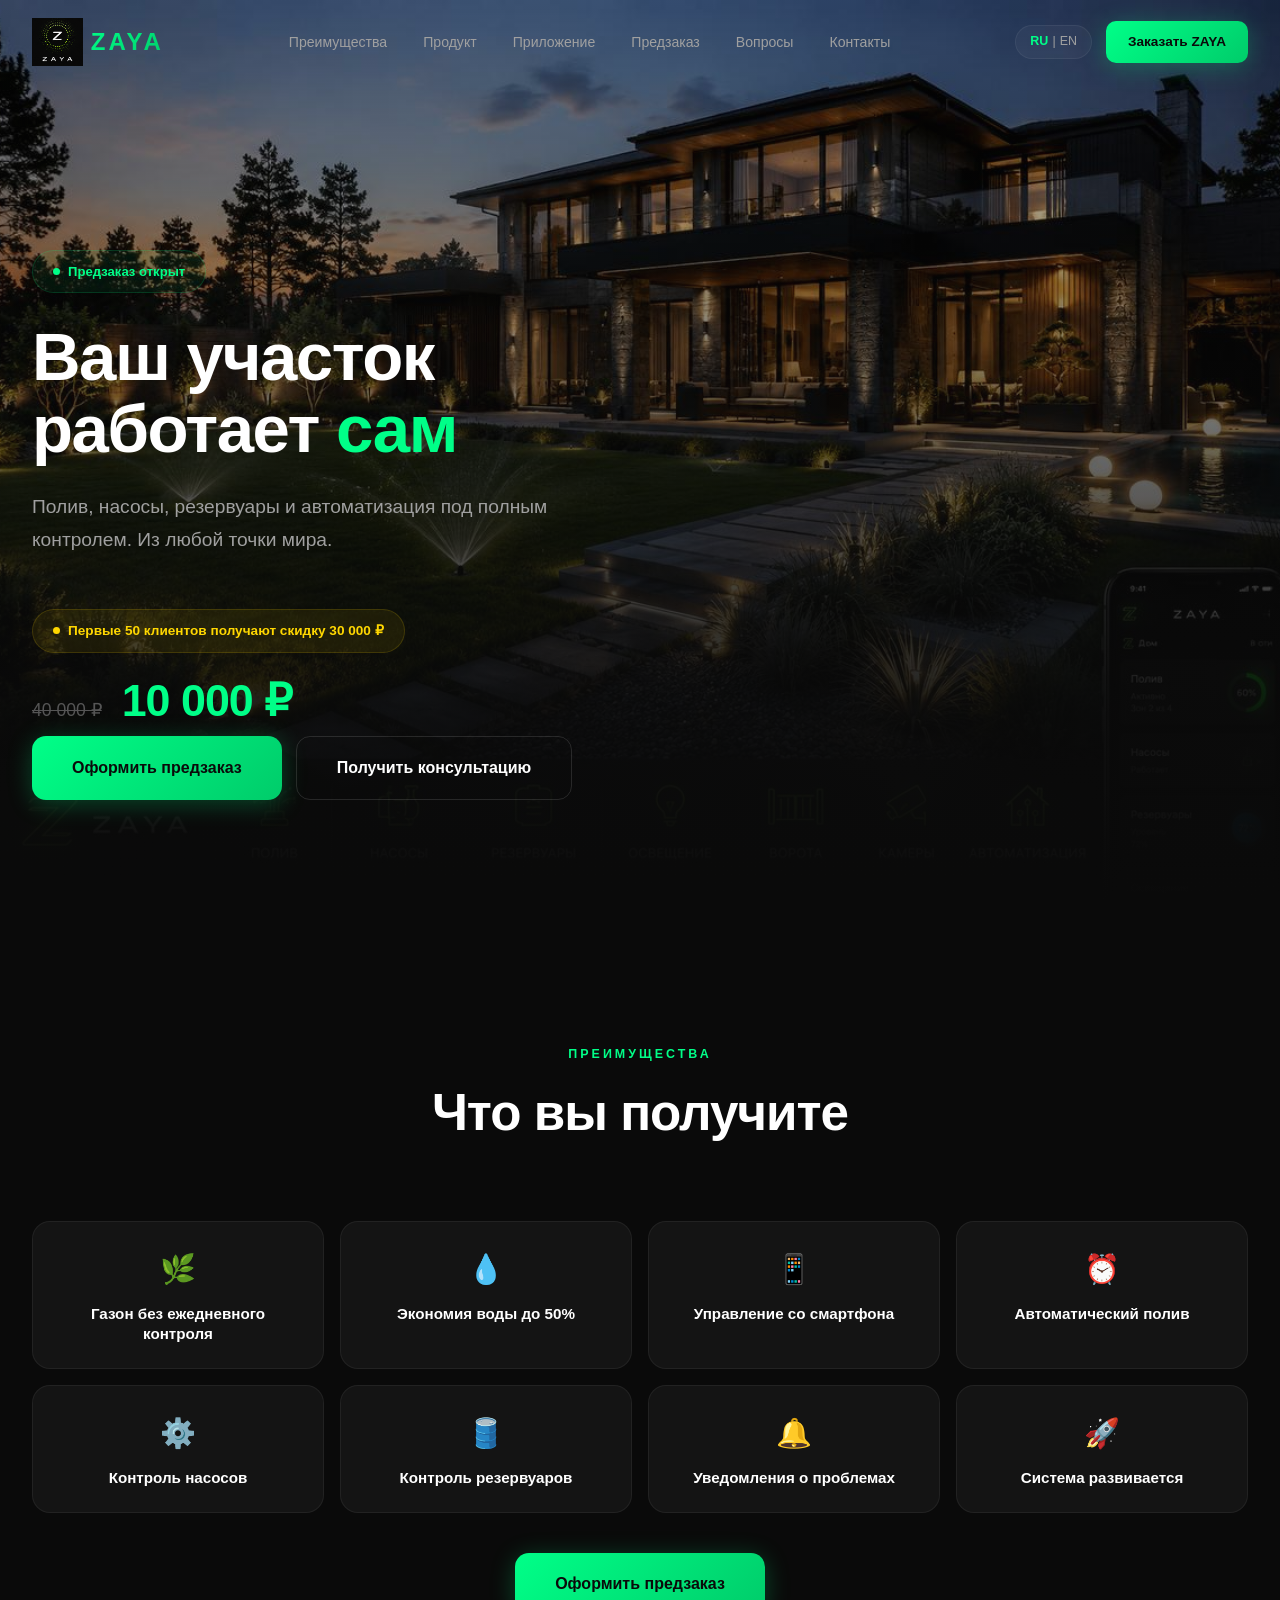
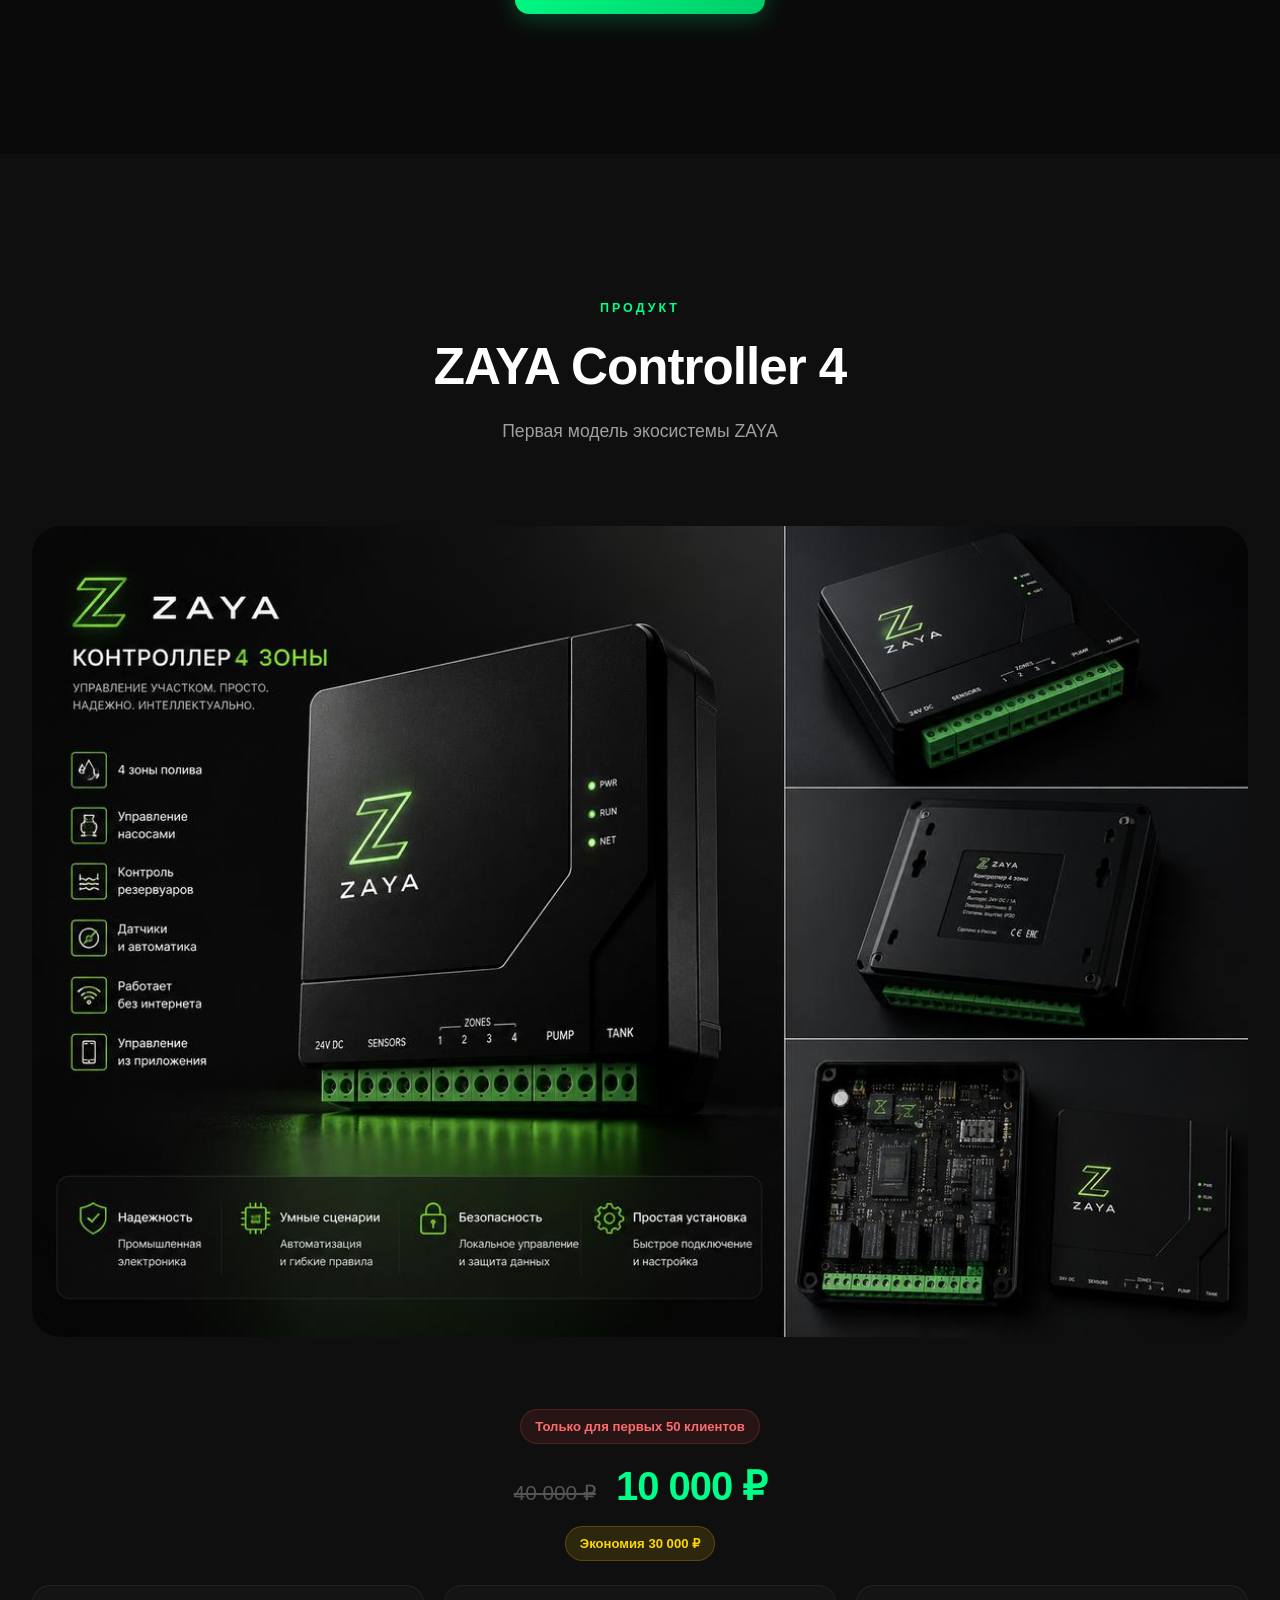
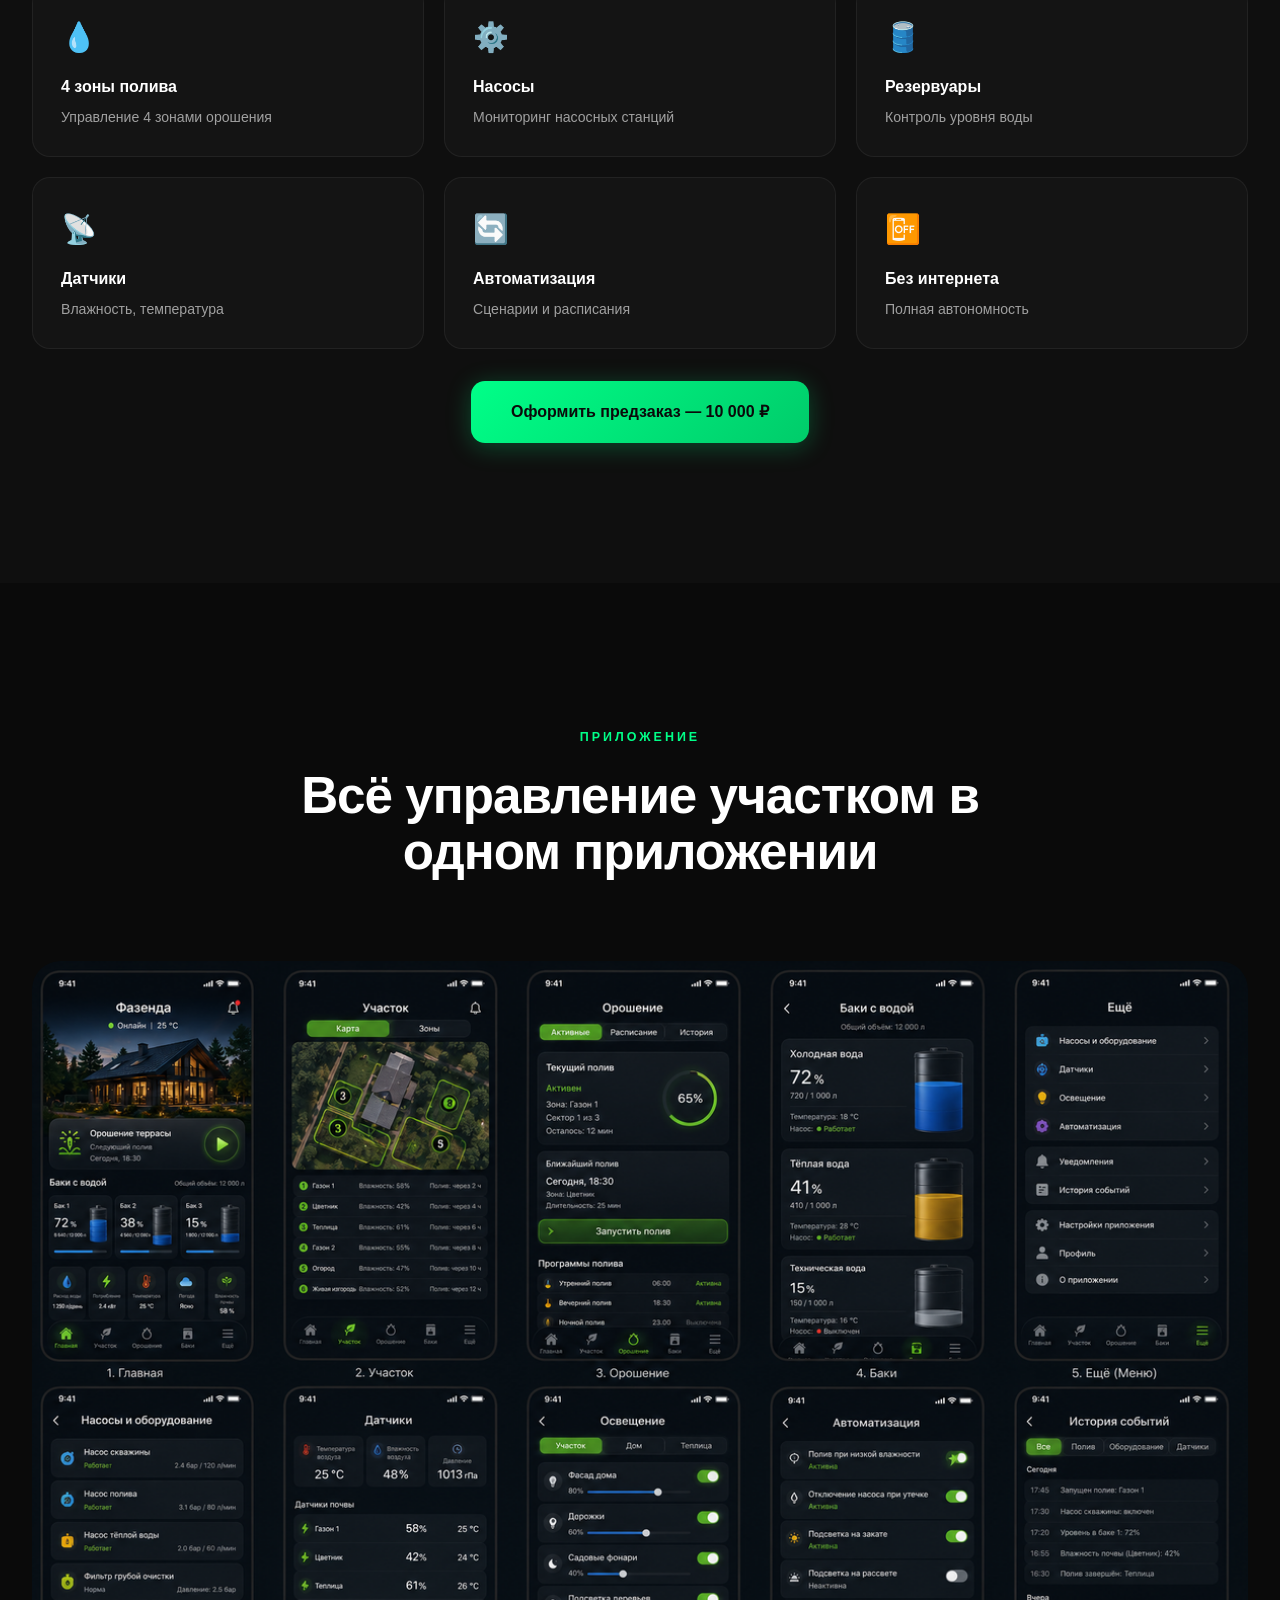
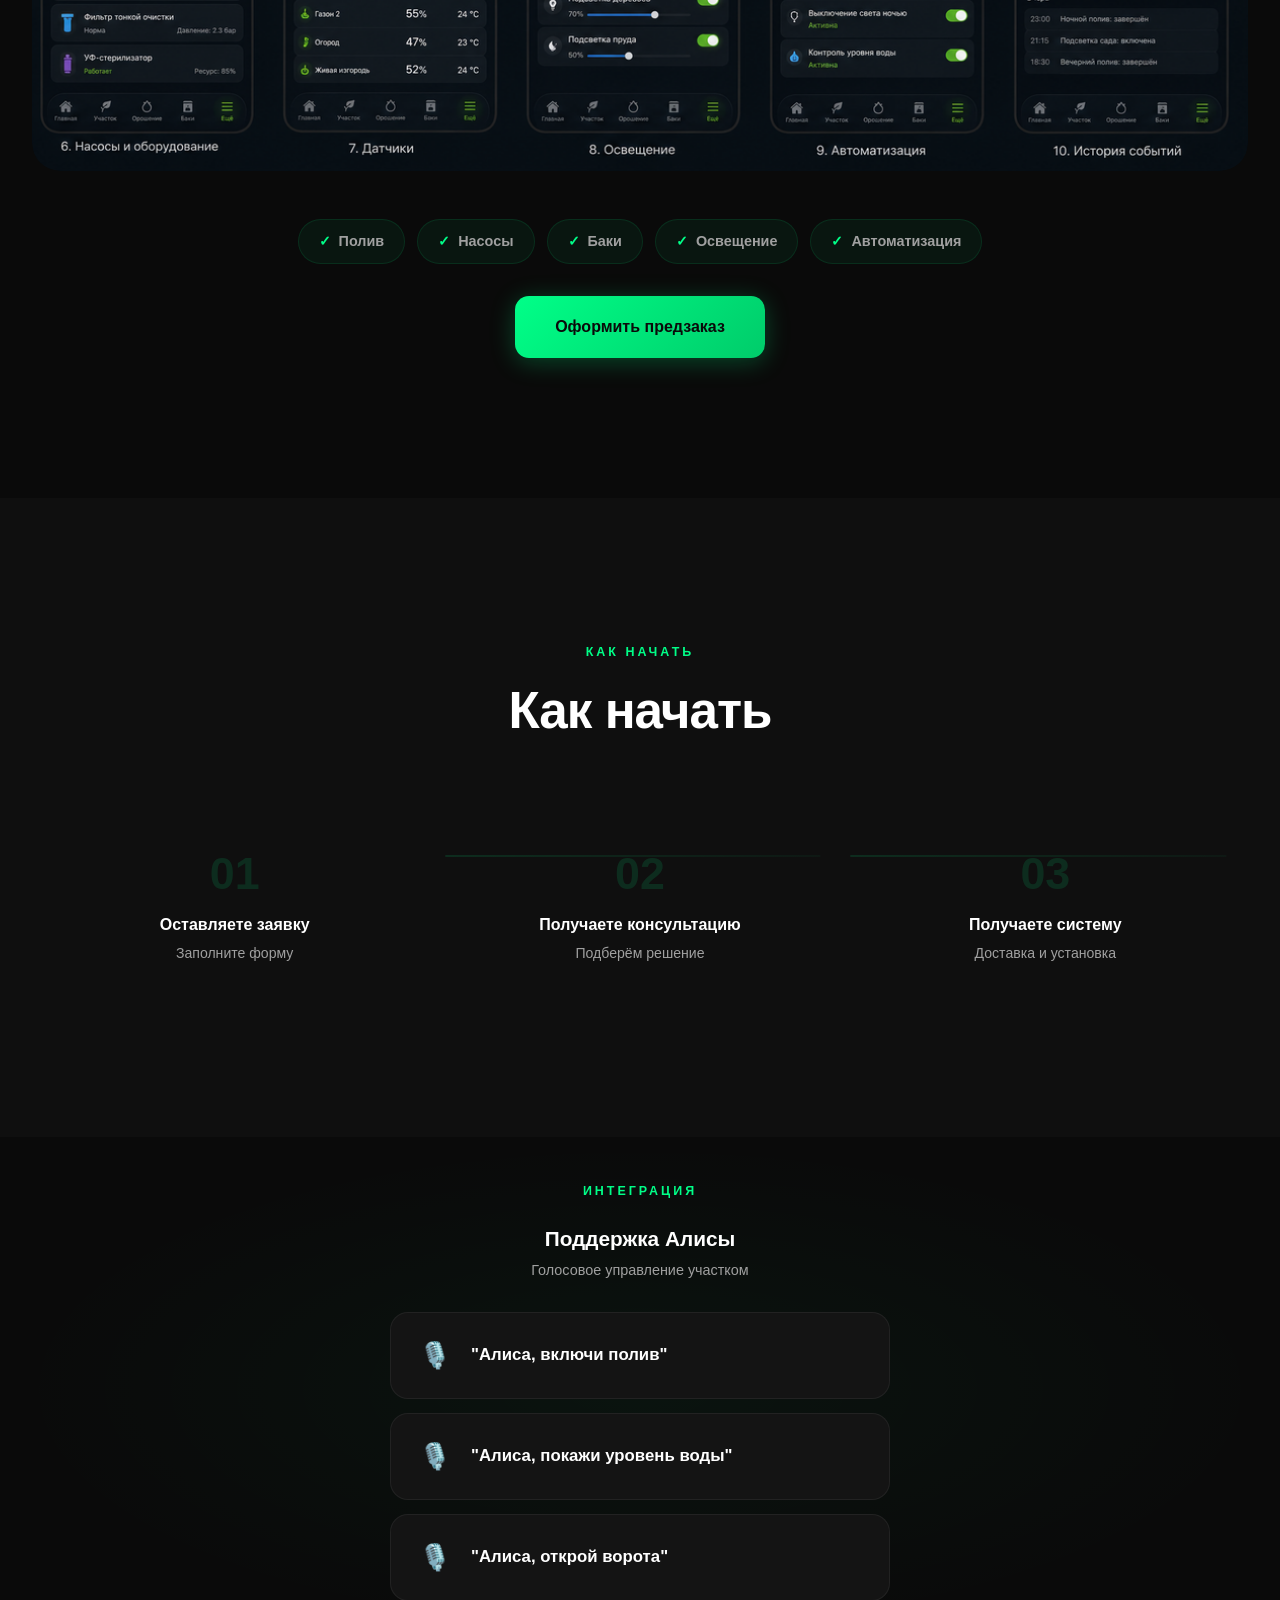
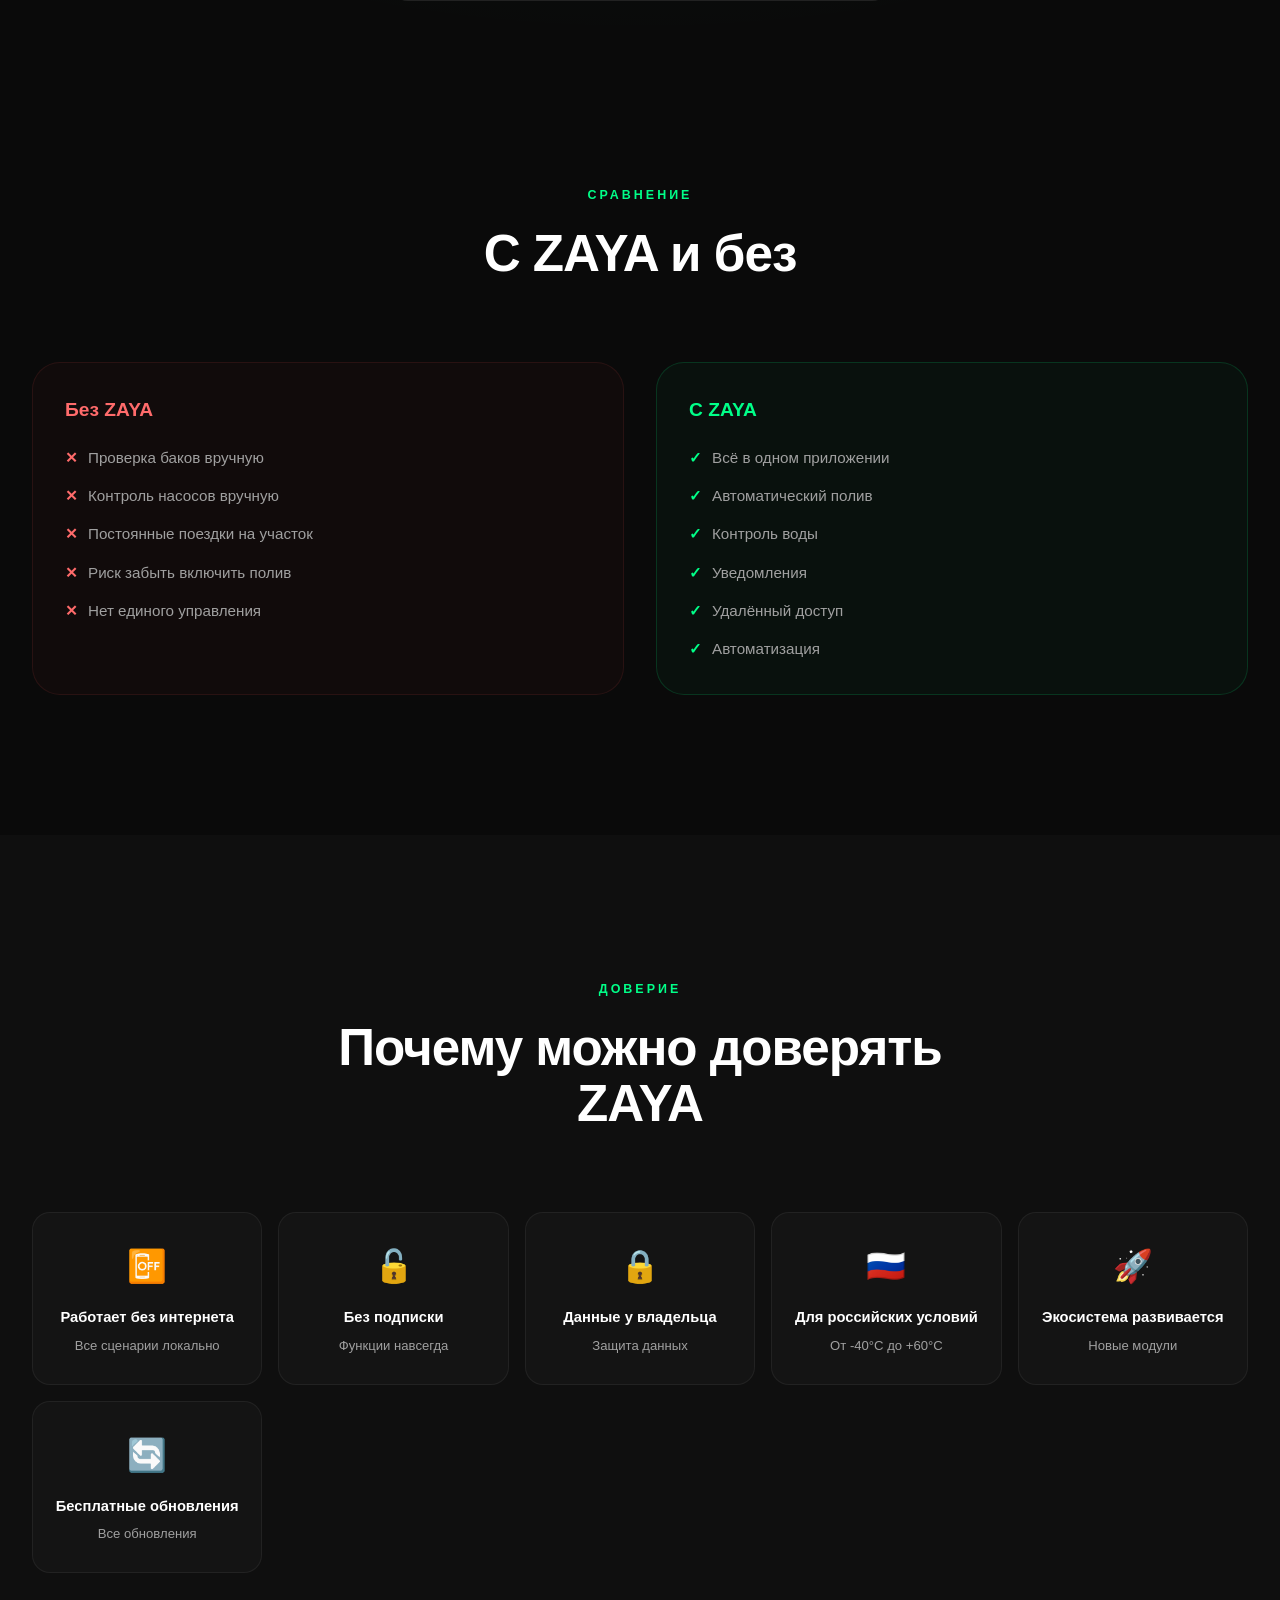
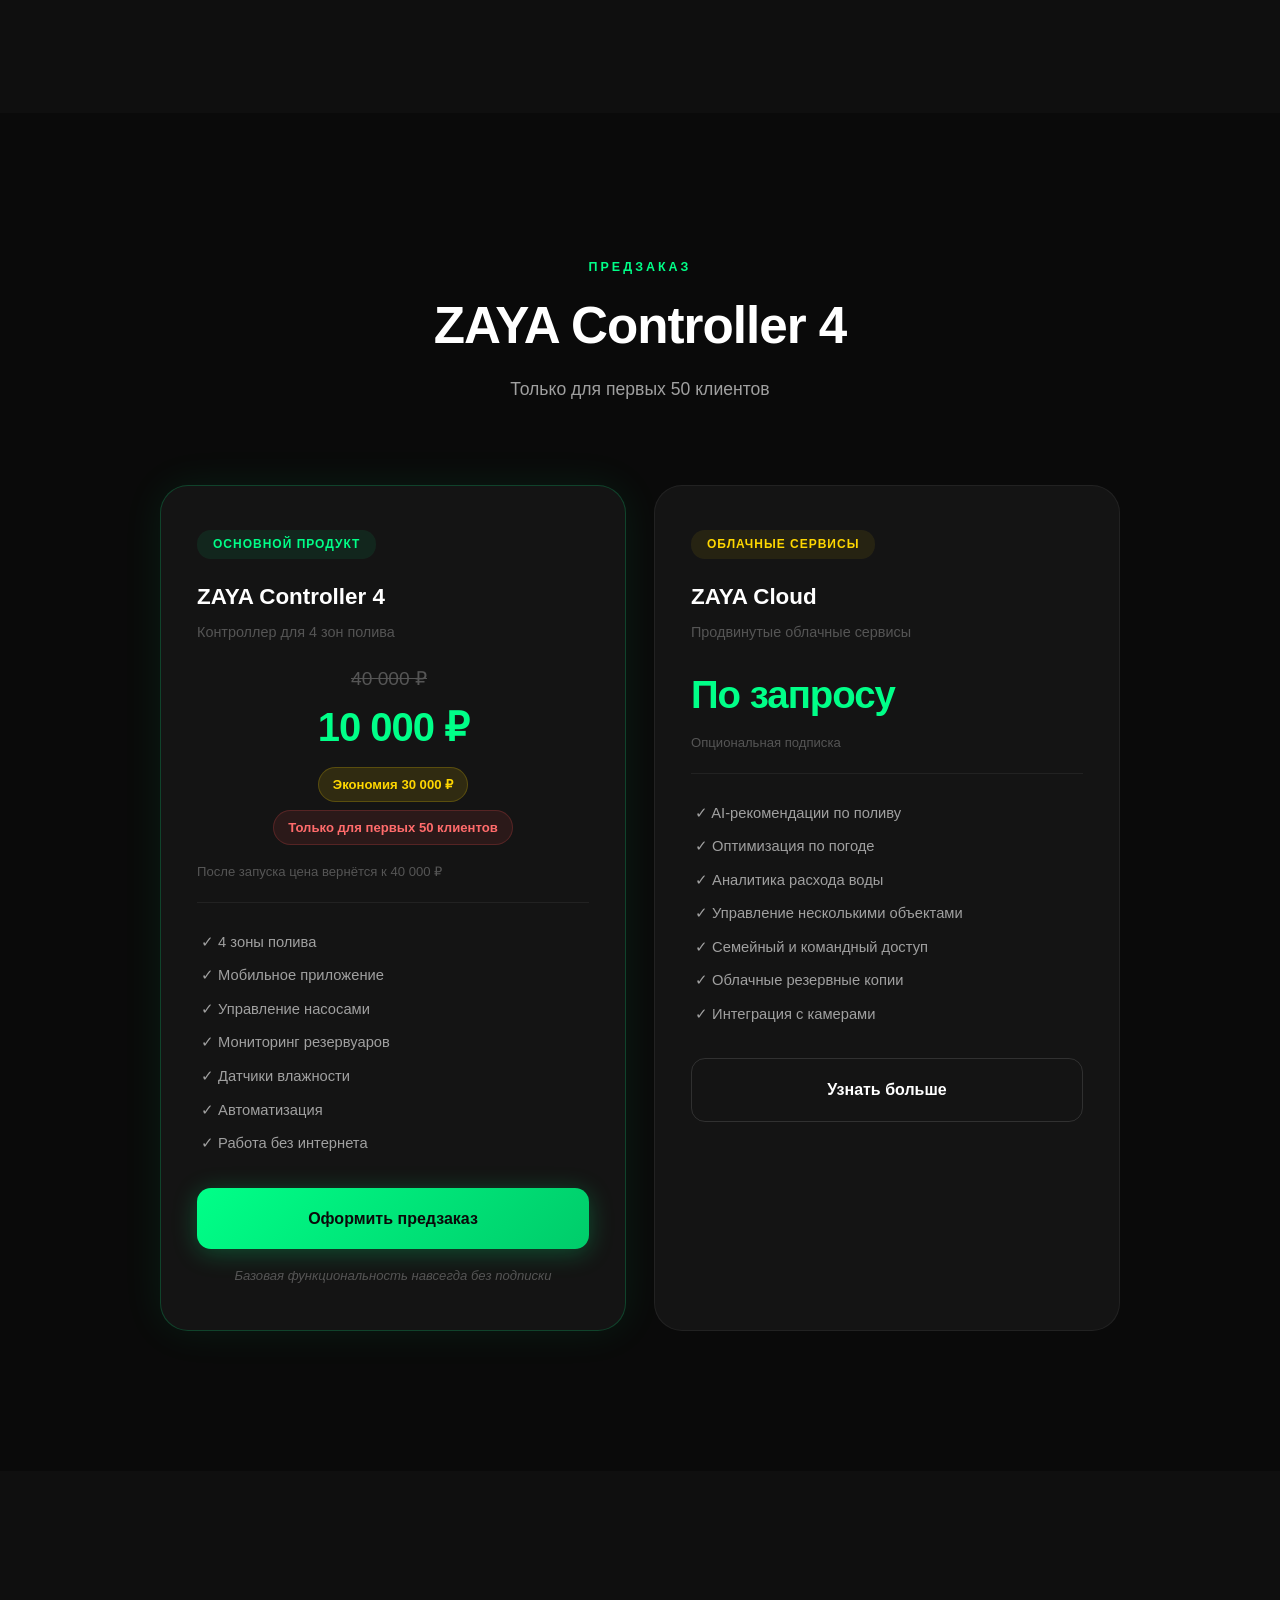
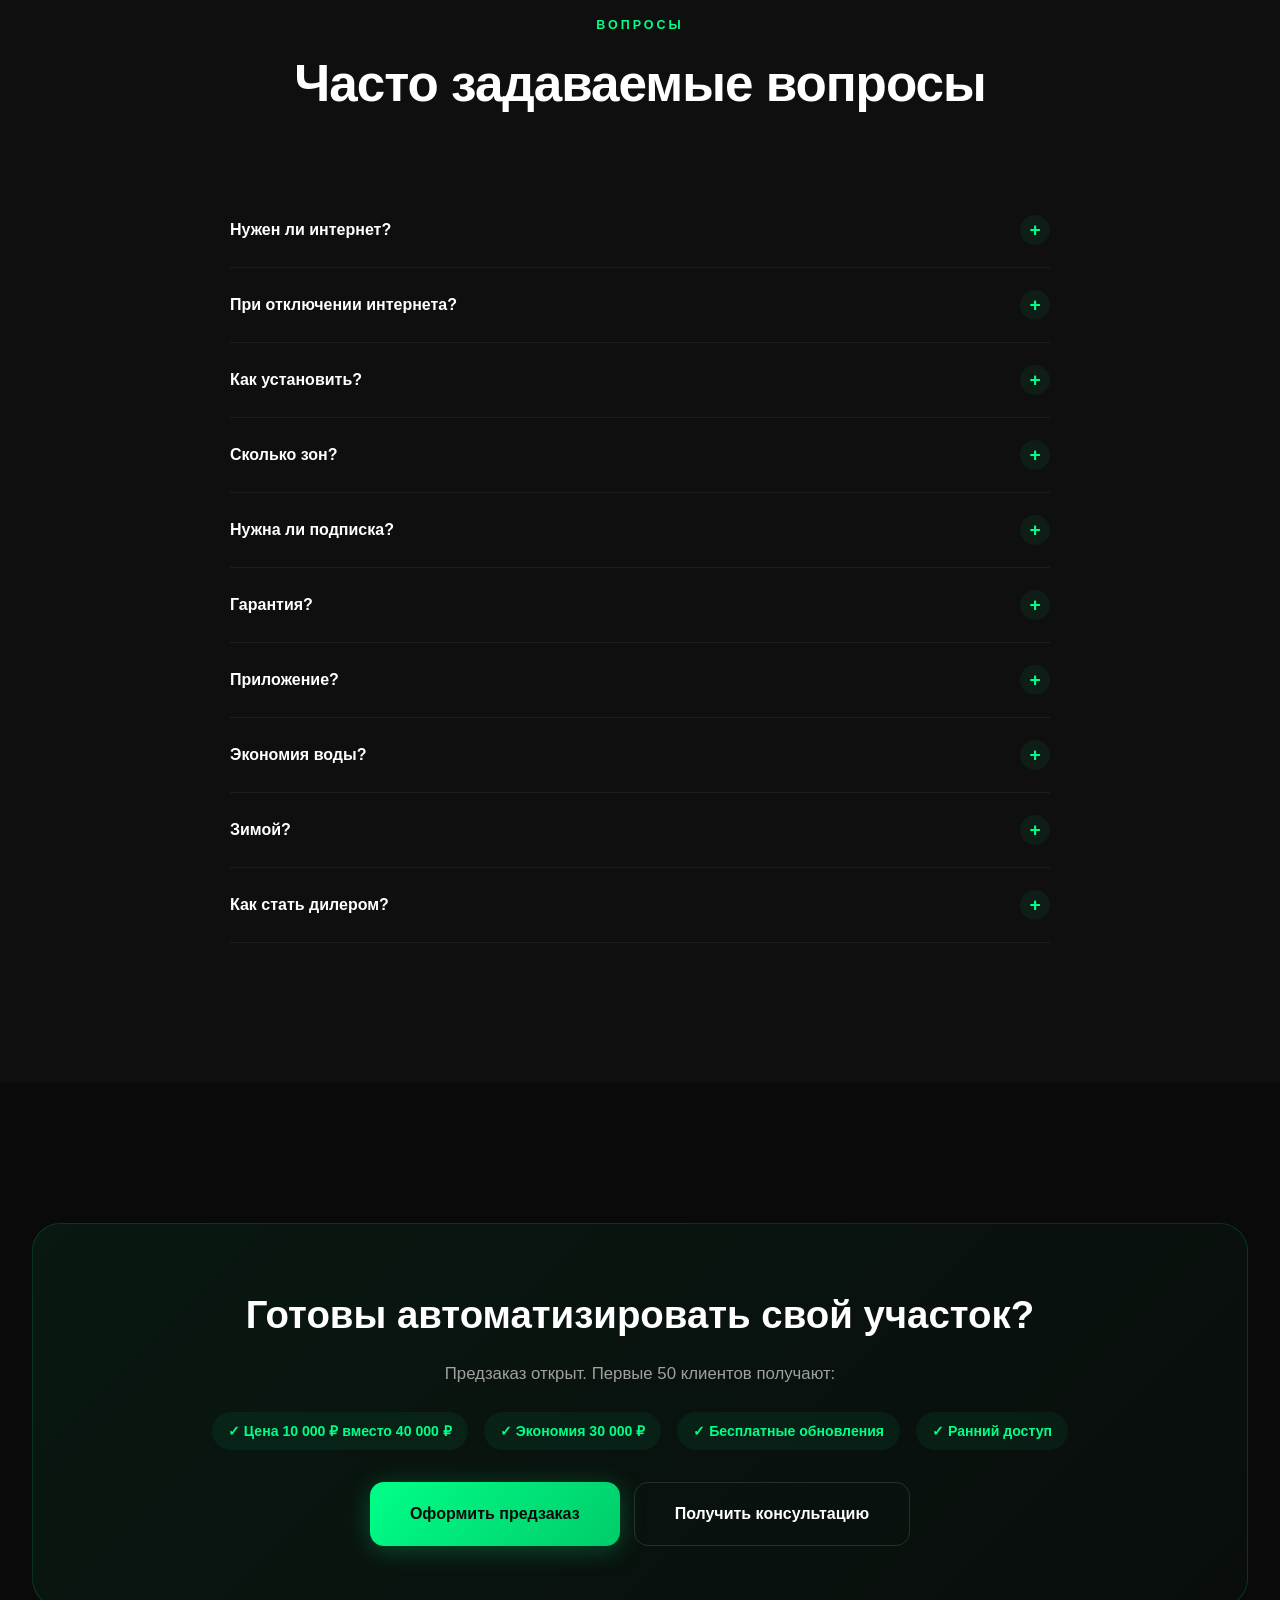
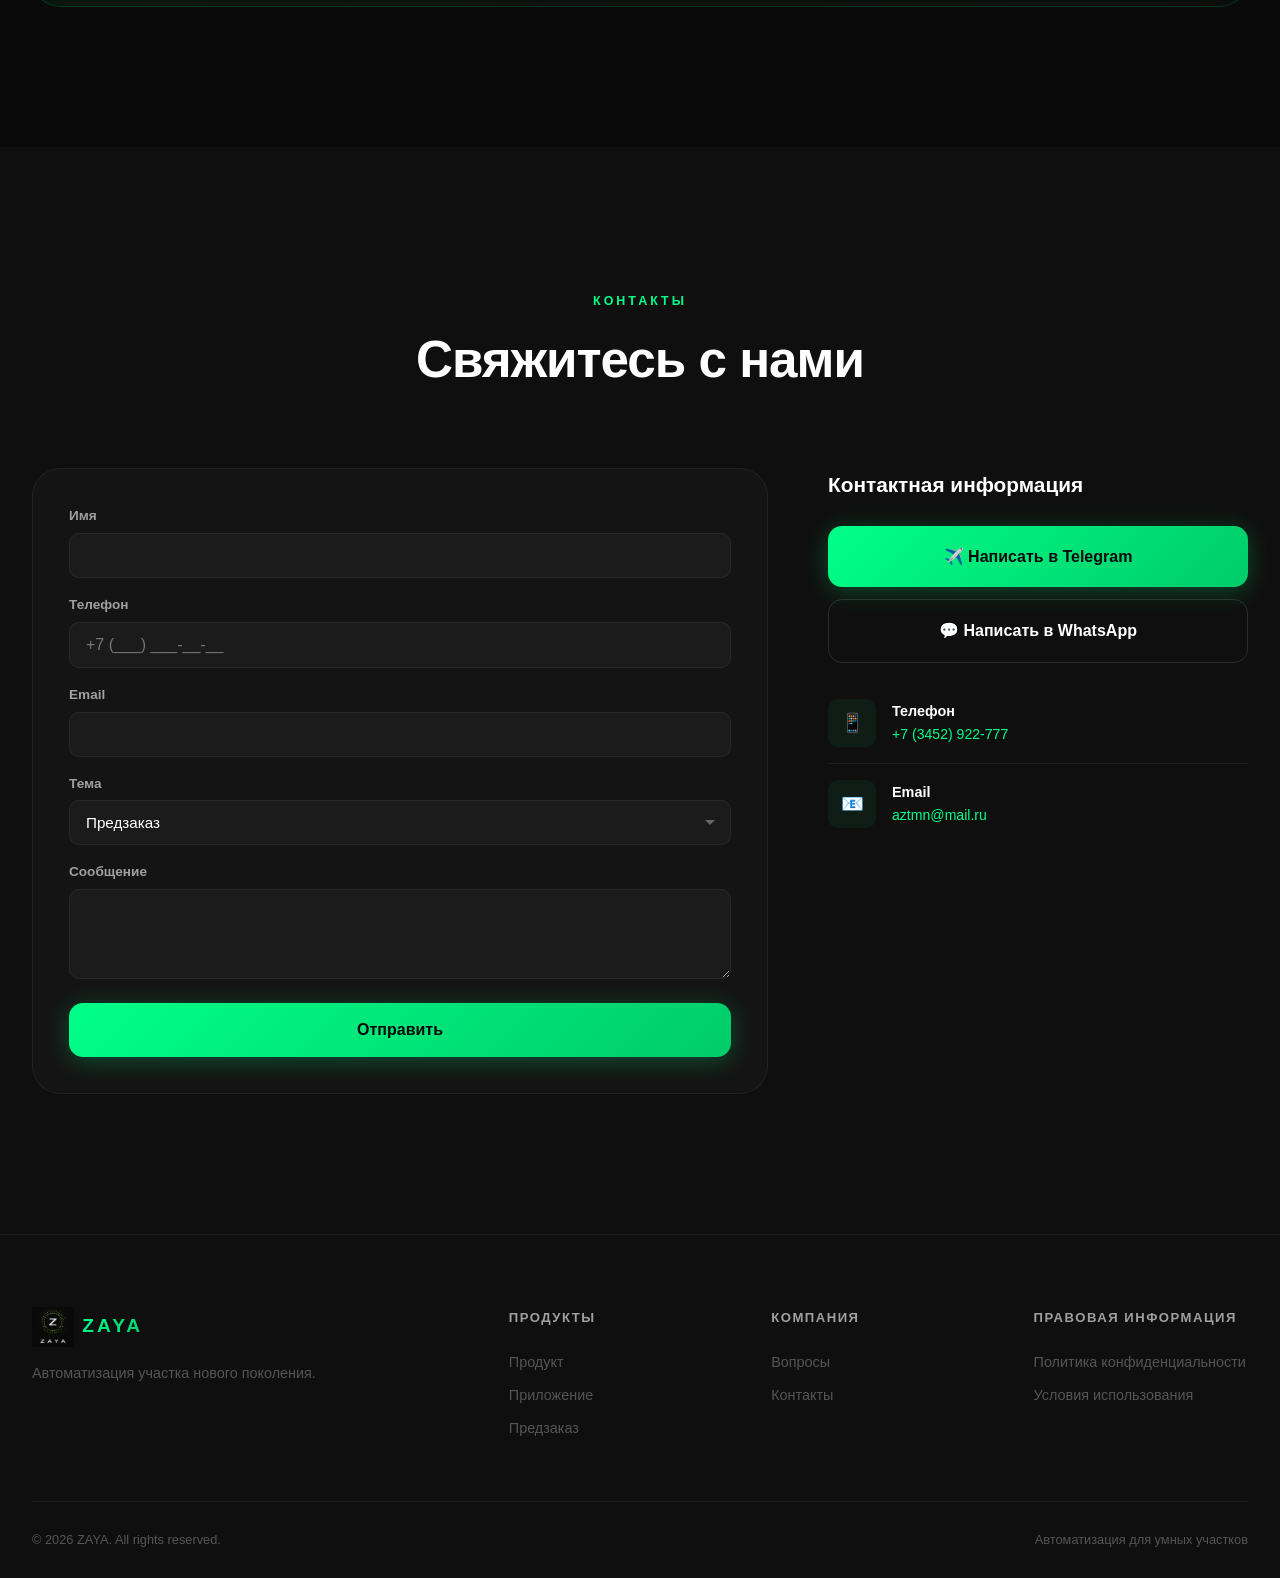
==== index.html @ 83053a0f "Moved website files from zaya repository" ====
<!DOCTYPE html>
<html lang="ru">
<head>
<meta charset="UTF-8">
<meta name="viewport" content="width=device-width, initial-scale=1.0">
<title>ZAYA — Автоматизация участка нового поколения</title>
<meta name="description" content="ZAYA — экосистема автоматизации участка. Полив, насосы, резервуары и освещение в одном приложении. Предзаказ по специальной цене.">
<meta name="keywords" content="умный полив, автоматизация участка, контроллер полива, ZAYA, автоматический полив, умный дом">
<meta property="og:title" content="ZAYA — Автоматизация участка нового поколения">
<meta property="og:description" content="Полив, насосы, резервуары и автоматизация в одном приложении. Предзаказ по специальной цене.">
<meta property="og:type" content="website">
<meta property="og:url" content="https://zaya.gitverse.site">
<meta name="twitter:card" content="summary_large_image">
<meta name="theme-color" content="#0a0a0a">
<style>



*,*::before,*::after{margin:0;padding:0;box-sizing:border-box}
:root{
  --bg:#0a0a0a;--bg2:#0f0f0f;--bg3:#141414;--bg4:#1a1a1a;
  --glass:rgba(20,20,20,0.6);--border:rgba(255,255,255,0.06);
  --accent:#00ff88;--accent2:#00cc6a;
  --t1:#fff;--t2:#a0a0a0;--t3:#555;
  --grad:linear-gradient(135deg,#00ff88,#00cc6a);
  --r-sm:10px;--r-md:14px;--r-lg:18px;--r-xl:28px;
  --shadow:0 4px 32px rgba(0,0,0,0.5);
  --glow:0 0 40px rgba(0,255,136,0.08);
  --tr:0.35s cubic-bezier(0.4,0,0.2,1);
  --mw:1320px;--sp:140px 0;
}
html{scroll-behavior:smooth}
body{font-family:-apple-system,BlinkMacSystemFont,'SF Pro Display','Segoe UI',Roboto,sans-serif;background:var(--bg);color:var(--t1);line-height:1.6;overflow-x:hidden;-webkit-font-smoothing:antialiased}
img{max-width:100%;height:auto;display:block}
a{text-decoration:none;color:inherit;transition:var(--tr)}
button{cursor:pointer;border:none;background:none;font-family:inherit}
ul{list-style:none}
.container{max-width:var(--mw);margin:0 auto;padding:0 32px}

/* HEADER */
.header{position:fixed;top:0;left:0;right:0;z-index:1000;padding:18px 0;transition:var(--tr);background:transparent}
.header.scrolled{background:rgba(10,10,10,0.88);backdrop-filter:blur(24px);-webkit-backdrop-filter:blur(24px);border-bottom:1px solid var(--border);padding:12px 0}
.header .container{display:flex;align-items:center;justify-content:space-between}
.logo{display:flex;align-items:center;gap:8px}
.logo img{height:48px;width:auto;object-fit:contain;display:block}
.logo span{font-size:1.5rem;font-weight:800;letter-spacing:3px;background:var(--grad);-webkit-background-clip:text;-webkit-text-fill-color:transparent;background-clip:text}
.nav{display:flex;align-items:center;gap:36px}
.nav a{font-size:0.88rem;color:var(--t2);transition:var(--tr);font-weight:500;position:relative}
.nav a:hover{color:var(--t1)}
.nav a::after{content:'';position:absolute;bottom:-4px;left:0;width:0;height:1.5px;background:var(--accent);transition:var(--tr)}
.nav a:hover::after{width:100%}
.header-actions{display:flex;align-items:center;gap:14px}
.lang-switch{display:flex;align-items:center;gap:4px;padding:6px 14px;border-radius:20px;background:rgba(255,255,255,0.04);border:1px solid var(--border);font-size:0.78rem;color:var(--t2);cursor:pointer;transition:var(--tr);font-weight:500}
.lang-switch:hover{border-color:var(--accent);color:var(--accent)}
.lang-switch .active{color:var(--accent);font-weight:700}
.btn{display:inline-flex;align-items:center;justify-content:center;gap:8px;padding:14px 32px;border-radius:var(--r-sm);font-size:0.95rem;font-weight:600;transition:var(--tr);white-space:nowrap}
.btn-primary{background:var(--grad);color:#0a0a0a;box-shadow:0 4px 24px rgba(0,255,136,0.25)}
.btn-primary:hover{transform:translateY(-2px);box-shadow:0 8px 40px rgba(0,255,136,0.35)}
.btn-secondary{background:transparent;color:var(--t1);border:1px solid rgba(255,255,255,0.12)}
.btn-secondary:hover{border-color:var(--accent);color:var(--accent);background:rgba(0,255,136,0.04)}
.btn-sm{padding:10px 22px;font-size:0.85rem}
.btn-lg{padding:18px 40px;font-size:1rem;border-radius:var(--r-md)}
.mobile-menu-btn{display:none;flex-direction:column;gap:5px;padding:8px}
.mobile-menu-btn span{width:24px;height:2px;background:var(--t1);transition:var(--tr);border-radius:2px}
.mobile-menu-btn.active span:nth-child(1){transform:rotate(45deg) translate(5px,5px)}
.mobile-menu-btn.active span:nth-child(2){opacity:0}
.mobile-menu-btn.active span:nth-child(3){transform:rotate(-45deg) translate(5px,-5px)}
.mobile-nav{display:none;position:fixed;inset:0;z-index:999;background:rgba(10,10,10,0.98);backdrop-filter:blur(24px);flex-direction:column;align-items:center;justify-content:center;gap:28px;opacity:0;pointer-events:none;transition:var(--tr)}
.mobile-nav.active{opacity:1;pointer-events:auto}
.mobile-nav a{font-size:1.4rem;font-weight:600;color:var(--t2);transition:var(--tr)}
.mobile-nav a:hover{color:var(--accent)}
.lang-switch-mobile{display:none;align-items:center;gap:8px;margin-top:24px;font-size:0.9rem;color:var(--t2)}
.lang-switch-mobile span{cursor:pointer;padding:6px 12px;border-radius:16px;transition:var(--tr)}
.lang-switch-mobile span:hover{color:var(--accent)}
.lang-switch-mobile .active{color:var(--accent);font-weight:700;background:rgba(0,255,136,0.08)}

/* HERO */
.hero{position:relative;min-height:100vh;display:flex;align-items:flex-end;padding:0 0 100px;overflow:hidden}
.hero-bg{position:absolute;inset:0;z-index:0}
.hero-bg img{width:100%;height:100%;object-fit:cover}
.hero-overlay{position:absolute;inset:0;z-index:1;background:linear-gradient(180deg,rgba(10,10,10,0.2) 0%,rgba(10,10,10,0.5) 40%,rgba(10,10,10,0.92) 80%,var(--bg) 100%)}
.hero .container{position:relative;z-index:2;width:100%}
.hero-content{max-width:680px}
.hero-badge{display:inline-flex;align-items:center;gap:8px;padding:10px 20px;border-radius:24px;background:rgba(0,255,136,0.06);border:1px solid rgba(0,255,136,0.15);font-size:0.82rem;color:var(--accent);font-weight:600;margin-bottom:28px;animation:fadeInUp .8s ease-out}
.hero-badge .dot{width:7px;height:7px;border-radius:50%;background:var(--accent);animation:pulse 2s infinite}
.hero h1{font-size:clamp(2.8rem,5.5vw,4.2rem);font-weight:800;line-height:1.08;margin-bottom:24px;letter-spacing:-1.5px;animation:fadeInUp .8s ease-out .1s both}
.hero h1 .accent{color:var(--accent)}
.hero p{font-size:clamp(1.05rem,1.5vw,1.2rem);color:var(--t2);margin-bottom:36px;max-width:600px;line-height:1.75;animation:fadeInUp .8s ease-out .2s both}
.hero-buttons{display:flex;gap:14px;flex-wrap:wrap;animation:fadeInUp .8s ease-out .3s both}
.hero-price-row{display:flex;align-items:center;gap:20px;margin-top:36px;animation:fadeInUp .8s ease-out .4s both}
.hero-price{display:flex;flex-direction:column;padding:14px 22px;border-radius:var(--r-md);background:rgba(0,255,136,0.05);border:1px solid rgba(0,255,136,0.1)}
.hero-price .label{font-size:0.8rem;color:var(--t3)}
.hero-price .value{font-size:1.4rem;font-weight:800;color:var(--accent);letter-spacing:-0.5px}
.hero-delivery{display:flex;align-items:center;gap:8px;padding:12px 18px;border-radius:var(--r-sm);background:rgba(255,255,255,0.03);border:1px solid var(--border);font-size:0.85rem;color:var(--t2);font-weight:500}
.hero-delivery .dot{width:6px;height:6px;border-radius:50%;background:#ffd700;animation:pulse 2s infinite}

/* SECTIONS */
.section{padding:var(--sp);position:relative}
.section-header{text-align:center;max-width:720px;margin:0 auto 80px}
.section-label{display:inline-flex;align-items:center;gap:8px;font-size:0.78rem;font-weight:700;color:var(--accent);text-transform:uppercase;letter-spacing:3px;margin-bottom:20px}
.section-title{font-size:clamp(2.2rem,4vw,3.2rem);font-weight:800;line-height:1.1;margin-bottom:20px;letter-spacing:-1px}
.section-desc{font-size:1.1rem;color:var(--t2);line-height:1.75}

/* HERO TRUST */
.hero-trust{display:flex;gap:20px;flex-wrap:wrap;margin-top:28px;animation:fadeInUp .8s ease-out .5s both}
.hero-trust-item{display:inline-flex;align-items:center;gap:6px;padding:8px 16px;border-radius:20px;background:rgba(0,255,136,0.06);border:1px solid rgba(0,255,136,0.12);font-size:0.85rem;font-weight:600;color:var(--accent)}

/* WHY */
.why-grid{display:grid;grid-template-columns:repeat(3,1fr);gap:24px}
.why-card{padding:40px 32px;border-radius:var(--r-xl);background:var(--bg3);border:1px solid var(--border);transition:var(--tr)}
.why-card:hover{border-color:rgba(0,255,136,0.12);transform:translateY(-4px)}
.why-num{font-size:3rem;font-weight:800;color:rgba(0,255,136,0.12);margin-bottom:16px;line-height:1}
.why-card h3{font-size:1.2rem;font-weight:700;margin-bottom:12px}
.why-card p{font-size:0.95rem;color:var(--t2);line-height:1.7}

/* PRODUCT */
.product-section{background:var(--bg2)}
.product-hero{margin-bottom:64px;border-radius:var(--r-xl);overflow:hidden;position:relative}
.product-img{width:100%;display:block;border-radius:var(--r-xl)}
.product-features{display:grid;grid-template-columns:repeat(3,1fr);gap:20px}
.product-feature{padding:28px;border-radius:var(--r-lg);background:var(--bg3);border:1px solid var(--border);transition:var(--tr)}
.product-feature:hover{border-color:rgba(0,255,136,0.12);transform:translateY(-3px)}
.pf-icon{font-size:1.8rem;margin-bottom:14px}
.product-feature h4{font-size:1rem;font-weight:700;margin-bottom:6px}
.product-feature p{font-size:0.88rem;color:var(--t2);line-height:1.6}

/* AVAILABILITY */
.availability-section{background:var(--bg);padding:0 0 var(--sp)}
.availability-grid{display:grid;grid-template-columns:1fr 1fr;gap:24px}
.availability-card{padding:32px;border-radius:var(--r-xl);border:1px solid var(--border)}
.availability-card.available{background:var(--bg3);border-color:rgba(0,255,136,0.15)}
.availability-card.coming{background:var(--bg2);opacity:0.8}
.availability-card h3{font-size:1.2rem;font-weight:700;margin-bottom:20px}
.availability-card ul{display:flex;flex-direction:column;gap:12px}
.availability-card li{display:flex;align-items:center;gap:10px;font-size:0.95rem;color:var(--t2)}
.availability-card .check{color:var(--accent);font-weight:700;font-size:1.1rem}
.dot-soon{width:8px;height:8px;border-radius:50%;background:var(--t3);flex-shrink:0}

/* BUNDLE */
.bundle-section{background:var(--bg)}
.bundle-grid{display:grid;grid-template-columns:repeat(4,1fr);gap:16px;max-width:1000px;margin:0 auto}
.bundle-card{display:flex;align-items:center;gap:14px;padding:20px 24px;border-radius:var(--r-md);background:var(--bg3);border:1px solid var(--border);transition:var(--tr);font-weight:600;font-size:0.95rem}
.bundle-card:hover{border-color:rgba(0,255,136,0.15);transform:translateY(-2px)}
.bundle-check{color:var(--accent);font-weight:700;font-size:1.2rem;flex-shrink:0}

/* ECOSYSTEM */
.ecosystem-section{background:var(--bg2)}
.eco-visual{position:relative;width:100%;height:420px;display:flex;align-items:center;justify-content:center;margin-bottom:64px}
.eco-hub{position:absolute;width:110px;height:110px;display:flex;align-items:center;justify-content:center;z-index:2}
.eco-hub-inner{width:110px;height:110px;border-radius:50%;background:var(--bg3);border:2px solid var(--accent);display:flex;align-items:center;justify-content:center;font-size:1.3rem;font-weight:800;color:var(--accent);letter-spacing:3px;box-shadow:0 0 40px rgba(0,255,136,0.12)}
.eco-pulse{position:absolute;width:110px;height:110px;border-radius:50%;border:1px solid rgba(0,255,136,0.15);animation:ecoPulse 3s ease-out infinite}
.eco-p2{animation-delay:1.5s}
@keyframes ecoPulse{0%{width:110px;height:110px;opacity:.5}100%{width:280px;height:280px;opacity:0}}
.eco-orbit{position:absolute;width:380px;height:380px;border:1px dashed rgba(0,255,136,0.08);border-radius:50%}
.eco-node{position:absolute;top:50%;left:50%;width:110px;padding:10px 14px;border-radius:var(--r-sm);background:var(--bg3);border:1px solid var(--border);text-align:center;font-size:0.78rem;font-weight:600;color:var(--t2);transition:var(--tr);transform:rotate(var(--a)) translateY(-190px) rotate(calc(-1 * var(--a)));margin:-18px 0 0 -55px}
.eco-node:hover{border-color:var(--accent);color:var(--accent);transform:rotate(var(--a)) translateY(-190px) rotate(calc(-1 * var(--a))) scale(1.08)}
.eco-cards{display:grid;grid-template-columns:repeat(4,1fr);gap:16px}
.eco-card{padding:24px;border-radius:var(--r-lg);background:var(--glass);border:1px solid var(--border);text-align:center;transition:var(--tr);backdrop-filter:blur(10px)}
.eco-card:hover{border-color:rgba(0,255,136,0.12);transform:translateY(-3px)}
.eco-icon{font-size:1.6rem;margin-bottom:12px}
.eco-card h3{font-size:0.95rem;font-weight:700;margin-bottom:4px}
.eco-card p{font-size:0.82rem;color:var(--t2);line-height:1.5}

/* APP */
.app-section{background:var(--bg)}
.app-showcase{margin-bottom:48px;border-radius:var(--r-xl);overflow:hidden}
.app-full-img{width:100%;display:block;border-radius:var(--r-xl)}
.app-features-row{display:flex;gap:12px;justify-content:center;flex-wrap:wrap}
.app-feat{display:flex;align-items:center;gap:8px;padding:10px 20px;border-radius:24px;background:rgba(0,255,136,0.05);border:1px solid rgba(0,255,136,0.1);font-size:0.9rem;font-weight:600;color:var(--t2);transition:var(--tr)}
.app-feat:hover{border-color:var(--accent);color:var(--accent)}
.app-feat .check{color:var(--accent);font-weight:700}

/* HOW */
.how-section{background:var(--bg2)}
.steps-row{display:flex;gap:0;position:relative}
.step-card{flex:1;text-align:center;padding:32px 16px;position:relative}
.step-num{font-size:2.8rem;font-weight:800;color:rgba(0,255,136,0.12);margin-bottom:16px;line-height:1;transition:var(--tr)}
.step-card:hover .step-num{color:rgba(0,255,136,0.3)}
.step-line{position:absolute;top:36px;right:-8px;width:calc(100% - 30px);height:2px;background:linear-gradient(90deg,rgba(0,255,136,0.12),rgba(0,255,136,0.04));transform:translateX(100%)}
.step-card:last-child .step-line{display:none}
.step-card h3{font-size:1rem;font-weight:700;margin-bottom:6px}
.step-card p{font-size:0.88rem;color:var(--t2);line-height:1.5}

/* ALICE */
.alice-section{background:radial-gradient(ellipse at center,rgba(0,255,136,0.04) 0%,transparent 70%)}
.alice-cmds{display:flex;flex-direction:column;gap:14px;max-width:680px;margin:0 auto}
.alice-cmd{display:flex;align-items:center;gap:20px;padding:22px 28px;border-radius:var(--r-lg);background:var(--bg3);border:1px solid var(--border);transition:var(--tr)}
.alice-cmd:hover{border-color:rgba(0,255,136,0.12);transform:translateX(4px)}
.alice-mic{font-size:1.6rem;flex-shrink:0}
.alice-q{display:block;font-size:1.05rem;font-weight:700}
.alice-d{display:block;font-size:0.85rem;color:var(--t3);margin-top:2px}

/* TRUST */
.trust-section{background:var(--bg2)}
.trust-grid{display:grid;grid-template-columns:repeat(5,1fr);gap:16px}
.trust-card{padding:28px 20px;border-radius:var(--r-lg);background:var(--bg3);border:1px solid var(--border);text-align:center;transition:var(--tr)}
.trust-card:hover{border-color:rgba(0,255,136,0.12);transform:translateY(-3px)}
.trust-icon{font-size:2rem;margin-bottom:14px}
.trust-card h4{font-size:0.92rem;font-weight:700;margin-bottom:6px}
.trust-card p{font-size:0.82rem;color:var(--t2);line-height:1.5}

/* USE CASES */
.usecases-section{background:var(--bg)}
.uc-grid{display:grid;grid-template-columns:repeat(2,1fr);gap:24px}
.uc-card{padding:36px;border-radius:var(--r-xl);background:var(--bg3);border:1px solid var(--border);transition:var(--tr)}
.uc-card:hover{border-color:rgba(0,255,136,0.1);transform:translateY(-3px)}
.uc-icon{font-size:2rem;margin-bottom:18px}
.uc-card h3{font-size:1.15rem;font-weight:700;margin-bottom:10px}
.uc-card p{font-size:0.95rem;color:var(--t2);line-height:1.7;margin-bottom:18px}
.uc-tags{display:flex;gap:8px;flex-wrap:wrap}
.uc-tags span{padding:5px 14px;border-radius:20px;background:rgba(0,255,136,0.06);border:1px solid rgba(0,255,136,0.1);font-size:0.78rem;font-weight:600;color:var(--accent)}

/* PRICING */
.pricing-section{background:var(--bg)}
.pricing-cards{display:grid;grid-template-columns:repeat(2,1fr);gap:28px;max-width:960px;margin:0 auto}
.price-card{padding:44px 36px;border-radius:var(--r-xl);background:var(--bg3);border:1px solid var(--border);transition:var(--tr);position:relative}
.price-card.price-main{border-color:rgba(0,255,136,0.2);box-shadow:var(--glow)}
.price-tag{display:inline-block;padding:5px 16px;border-radius:14px;background:rgba(0,255,136,0.08);color:var(--accent);font-size:0.75rem;font-weight:700;letter-spacing:1px;margin-bottom:20px;text-transform:uppercase}
.price-tag-prem{background:rgba(255,215,0,0.08);color:#ffd700}
.price-card h3{font-size:1.4rem;font-weight:800;margin-bottom:6px}
.price-desc{font-size:0.9rem;color:var(--t3);margin-bottom:20px}
.price-amount{font-size:2.4rem;font-weight:800;color:var(--accent);letter-spacing:-1px;margin-bottom:6px}
.price-note{font-size:0.82rem;color:var(--t3);margin-bottom:28px;padding-bottom:20px;border-bottom:1px solid var(--border)}
.price-list{display:flex;flex-direction:column;gap:10px;margin-bottom:32px}
.price-list li{font-size:0.92rem;color:var(--t2);padding-left:4px}
.price-card .btn{width:100%}
.price-forever{text-align:center;margin-top:16px;font-size:0.82rem;color:var(--t3);font-style:italic}

/* COMPARISON */
.comp-table{width:100%;border-collapse:separate;border-spacing:0;background:var(--bg3);border-radius:var(--r-lg);overflow:hidden;border:1px solid var(--border)}
.comp-table th,.comp-table td{padding:16px 22px;text-align:center;border-bottom:1px solid var(--border)}
.comp-table thead th{background:rgba(0,255,136,0.04);font-size:0.95rem;font-weight:700}
.comp-table thead th:first-child{text-align:left}
.comp-table thead th.hl{color:var(--accent)}
.comp-table tbody td{font-size:0.88rem}
.comp-table tbody td:first-child{text-align:left;color:var(--t2);font-weight:500}
.comp-table tbody tr:last-child td{border-bottom:none}
.comp-table tbody tr:hover{background:rgba(255,255,255,0.015)}
.cy{color:var(--accent);font-size:1.1rem}
.cn{color:#ff4444;font-size:1.1rem}

/* DEALER */
.dealer-section{background:linear-gradient(135deg,rgba(0,255,136,0.02) 0%,rgba(0,255,136,0.005) 100%);border-top:1px solid rgba(0,255,136,0.06);border-bottom:1px solid rgba(0,255,136,0.06)}
.dealer-flex{display:flex;gap:60px;align-items:center}
.dealer-left{flex:1}
.dealer-left .section-label{display:inline-flex;margin-bottom:16px}
.dealer-left h2{font-size:clamp(2rem,3vw,2.5rem);font-weight:800;margin-bottom:16px;line-height:1.15}
.dealer-left>p{color:var(--t2);margin-bottom:28px;line-height:1.7}
.dealer-perks{display:grid;grid-template-columns:1fr 1fr;gap:14px}
.dealer-perk{display:flex;align-items:center;gap:10px;padding:14px 16px;border-radius:var(--r-sm);background:rgba(0,255,136,0.04);border:1px solid rgba(0,255,136,0.08);font-size:0.9rem;font-weight:500}
.dealer-right{flex:1;max-width:480px}
.dealer-form{padding:36px;border-radius:var(--r-xl);background:var(--bg3);border:1px solid var(--border)}
.dealer-form h3{margin-bottom:20px;font-size:1.2rem;font-weight:700}
.fg{margin-bottom:16px}
.fg label{display:block;font-size:0.85rem;font-weight:600;margin-bottom:6px;color:var(--t2)}
.fg input,.fg textarea,.fg select{width:100%;padding:13px 16px;border-radius:var(--r-sm);background:rgba(255,255,255,0.03);border:1px solid var(--border);color:var(--t1);font-size:0.95rem;transition:var(--tr);font-family:inherit}
.fg input:focus,.fg textarea:focus,.fg select:focus{outline:none;border-color:var(--accent);box-shadow:0 0 0 3px rgba(0,255,136,0.08)}
.fg textarea{resize:vertical;min-height:90px}
.fg select{appearance:none;background-image:url("data:image/svg+xml,%3Csvg xmlns='http://www.w3.org/2000/svg' width='12' height='12' viewBox='0 0 12 12'%3E%3Cpath fill='%23666' d='M6 8L1 3h10z'/%3E%3C/svg%3E");background-repeat:no-repeat;background-position:right 14px center}
.fg select option{background:var(--bg3);color:var(--t1)}

/* FAQ */
.faq-list{max-width:820px;margin:0 auto}
.faq-item{border-bottom:1px solid var(--border)}
.faq-q{width:100%;padding:22px 0;display:flex;align-items:center;justify-content:space-between;font-size:1rem;font-weight:600;color:var(--t1);text-align:left;transition:var(--tr);gap:16px}
.faq-q:hover{color:var(--accent)}
.faq-ic{width:30px;height:30px;border-radius:50%;background:rgba(0,255,136,0.06);display:flex;align-items:center;justify-content:center;flex-shrink:0;transition:var(--tr);font-size:1.2rem;color:var(--accent)}
.faq-item.active .faq-ic{transform:rotate(45deg);background:rgba(0,255,136,0.12)}
.faq-a{max-height:0;overflow:hidden;transition:max-height .4s cubic-bezier(0.4,0,0.2,1)}
.faq-item.active .faq-a{max-height:300px}
.faq-a p{padding:0 0 22px;font-size:0.92rem;color:var(--t2);line-height:1.75}

/* CTA */
.cta-section{text-align:center;background:radial-gradient(ellipse at center,rgba(0,255,136,0.05) 0%,transparent 70%)}
.cta-badge{display:inline-flex;align-items:center;gap:8px;padding:10px 20px;border-radius:24px;background:rgba(0,255,136,0.06);border:1px solid rgba(0,255,136,0.15);font-size:0.82rem;color:var(--accent);font-weight:600;margin-bottom:32px}
.cta-badge .dot{width:7px;height:7px;border-radius:50%;background:var(--accent);animation:pulse 2s infinite}
.cta-section h2{font-size:clamp(2.2rem,4vw,3.2rem);font-weight:800;margin-bottom:20px;line-height:1.12;letter-spacing:-0.5px}
.cta-section p{font-size:1.1rem;color:var(--t2);margin-bottom:40px;max-width:600px;margin-left:auto;margin-right:auto}
.cta-btns{display:flex;gap:14px;justify-content:center;flex-wrap:wrap}

/* CONTACT */
.contact-flex{display:flex;gap:60px;align-items:start}
.contact-form-wrap{flex:1}
.contact-form{padding:36px;border-radius:var(--r-xl);background:var(--bg3);border:1px solid var(--border)}
.contact-info{flex:1;max-width:420px}
.contact-info h3{font-size:1.3rem;font-weight:700;margin-bottom:24px}
.ci-item{display:flex;align-items:center;gap:16px;padding:16px 0;border-bottom:1px solid var(--border)}
.ci-item:last-child{border-bottom:none}
.ci-icon{width:48px;height:48px;border-radius:var(--r-sm);background:rgba(0,255,136,0.06);display:flex;align-items:center;justify-content:center;flex-shrink:0;font-size:1.15rem}
.ci-item h4{font-size:0.9rem;font-weight:600}
.ci-item p{font-size:0.88rem;color:var(--t2)}
.ci-item a{color:var(--accent)}
.ci-item a:hover{text-decoration:underline}
.contact-cta{display:flex;flex-direction:column;gap:12px;margin-top:28px}

/* FOOTER */
.footer{padding:72px 0 28px;border-top:1px solid var(--border);background:var(--bg2)}
.footer-grid{display:grid;grid-template-columns:2fr 1fr 1fr 1fr;gap:48px;margin-bottom:56px}
.footer-brand .logo img{height:40px}
.footer-brand .logo span{font-size:1.2rem}
.footer-brand p{color:var(--t3);font-size:0.9rem;margin-top:14px;line-height:1.7}
.footer-col h4{font-size:0.82rem;font-weight:700;text-transform:uppercase;letter-spacing:1.5px;color:var(--t2);margin-bottom:18px}
.footer-col a{display:block;font-size:0.9rem;color:var(--t3);padding:5px 0;transition:var(--tr)}
.footer-col a:hover{color:var(--accent)}
.footer-bottom{display:flex;justify-content:space-between;align-items:center;padding-top:28px;border-top:1px solid var(--border);font-size:0.8rem;color:var(--t3)}

/* ANIMATIONS */
@keyframes fadeInUp{from{opacity:0;transform:translateY(40px)}to{opacity:1;transform:translateY(0)}}
@keyframes pulse{0%,100%{opacity:1}50%{opacity:.4}}
.reveal{opacity:0;transform:translateY(40px);transition:opacity .9s ease-out,transform .9s ease-out}
.reveal.visible{opacity:1;transform:translateY(0)}

/* SCROLLBAR */
::-webkit-scrollbar{width:6px}
::-webkit-scrollbar-track{background:var(--bg)}
::-webkit-scrollbar-thumb{background:#2a2a2a;border-radius:3px}

/* URGENCY SECTION */
.urgency-section{background:var(--bg);padding-bottom:var(--sp)}
.urgency-grid{display:grid;grid-template-columns:repeat(3,1fr);gap:20px}
.urgency-card{padding:28px;border-radius:var(--r-lg);background:var(--bg3);border:1px solid var(--border);text-align:center;transition:var(--tr)}
.urgency-card:hover{border-color:rgba(0,255,136,0.12);transform:translateY(-3px)}
.urgency-icon{font-size:2rem;margin-bottom:14px}
.urgency-card h4{font-size:1rem;font-weight:700;margin-bottom:6px}
.urgency-card p{font-size:0.88rem;color:var(--t2);line-height:1.5}

/* ROADMAP */
.roadmap-section{background:var(--bg2)}
.roadmap-grid{display:grid;grid-template-columns:repeat(3,1fr);gap:24px}
.roadmap-col{padding:32px;border-radius:var(--r-xl);border:1px solid var(--border)}
.roadmap-col.now{background:var(--bg3);border-color:rgba(0,255,136,0.15)}
.roadmap-col.soon{background:var(--bg3)}
.roadmap-col.future{background:var(--bg3);opacity:0.7}
.roadmap-tag{display:inline-block;padding:4px 14px;border-radius:12px;font-size:0.72rem;font-weight:700;letter-spacing:1px;margin-bottom:20px;text-transform:uppercase}
.roadmap-tag.now{background:rgba(0,255,136,0.1);color:var(--accent)}
.roadmap-tag.soon{background:rgba(255,215,0,0.1);color:#ffd700}
.roadmap-tag.future{background:rgba(150,150,150,0.1);color:var(--t2)}
.roadmap-col h3{font-size:1.15rem;font-weight:700;margin-bottom:16px}
.roadmap-col ul{display:flex;flex-direction:column;gap:10px}
.roadmap-col li{display:flex;align-items:center;gap:10px;font-size:0.9rem;color:var(--t2)}
.roadmap-col li .rm-check{color:var(--accent);font-weight:700}
.roadmap-col li .rm-dot{width:8px;height:8px;border-radius:50%;background:var(--t3);flex-shrink:0}

/* INSIDE CONTROLLER */
.inside-section{background:var(--bg)}
.inside-grid{display:grid;grid-template-columns:repeat(3,1fr);gap:20px}
.inside-card{padding:24px;border-radius:var(--r-lg);background:var(--bg3);border:1px solid var(--border);transition:var(--tr)}
.inside-card:hover{border-color:rgba(0,255,136,0.12);transform:translateY(-2px)}
.inside-card h4{font-size:0.95rem;font-weight:700;margin-bottom:4px}
.inside-card p{font-size:0.85rem;color:var(--t2);line-height:1.5}

/* RESPONSIVE */
@media(max-width:1024px){
  :root{--sp:100px 0}
  .nav{display:none}.mobile-menu-btn{display:flex}.mobile-nav{display:flex}
  .header-actions .lang-switch,.header-actions .btn-sm{display:none}
  .eco-visual{display:none}
  .eco-cards{grid-template-columns:repeat(2,1fr)}
  .product-features{grid-template-columns:repeat(2,1fr)}
  .trust-grid{grid-template-columns:repeat(3,1fr)}
  .bundle-grid{grid-template-columns:repeat(2,1fr)}
  .dealer-flex{flex-direction:column}.dealer-right{max-width:100%}
  .contact-flex{flex-direction:column}.contact-info{max-width:100%}
  .footer-grid{grid-template-columns:1fr 1fr}
  .steps-row{flex-wrap:wrap}.step-card{flex:0 0 calc(50% - 12px)}.step-line{display:none}
  .urgency-grid,.roadmap-grid,.inside-grid{grid-template-columns:1fr}
}
@media(max-width:768px){
  :root{--sp:72px 0}
  .container{padding:0 20px}
  .logo img{height:32px;width:32px;object-fit:contain}
  .logo span{display:none}
  .hero{min-height:auto;padding:90px 0 60px}
  .hero h1{font-size:2rem;margin-bottom:16px}
  .hero p{font-size:0.95rem;margin-bottom:24px}
  .hero-badge{margin-bottom:16px;padding:8px 14px;font-size:0.75rem}
  .hero-buttons{gap:10px}
  .hero-price-row{flex-direction:column;align-items:flex-start;gap:10px;margin-top:24px}
  .hero-price{padding:10px 16px}
  .hero-price .value{font-size:1.2rem}
  .hero-delivery{padding:8px 14px;font-size:0.8rem}
  .hero-trust{gap:8px;margin-top:20px}
  .hero-trust-item{padding:6px 12px;font-size:0.78rem}
  .why-grid,.uc-grid,.pricing-cards{grid-template-columns:1fr}
  .trust-grid{grid-template-columns:1fr 1fr}
  .product-features,.eco-cards{grid-template-columns:1fr 1fr}
  .steps-row{flex-direction:column;align-items:center}
  .step-card{flex:0 0 100%;max-width:400px}
  .step-line{display:none}
  .footer-grid{grid-template-columns:1fr}
  .footer-bottom{flex-direction:column;gap:8px;text-align:center}
  .comp-table{display:block;overflow-x:auto}
  .availability-grid{grid-template-columns:1fr}
  .btn-lg{padding:14px 28px;font-size:0.95rem}
  .mobile-nav a{font-size:1.2rem}
  .mobile-nav .lang-switch-mobile{display:flex;gap:12px;margin-top:20px}
}
@media(max-width:480px){
  .trust-grid,.bundle-grid{grid-template-columns:1fr}
  .hero-buttons,.cta-btns{flex-direction:column}
  .hero-buttons .btn,.cta-btns .btn{width:100%}
  .hero h1{font-size:1.7rem}
  .section-title{font-size:1.7rem}
  .hero-trust{flex-direction:column;gap:6px}
}


/* V4 CONVERSION */
.price-old{font-size:1.1rem;color:var(--t3);text-decoration:line-through;margin-right:8px}
.price-new{font-size:2.8rem;font-weight:800;color:var(--accent);letter-spacing:-1px}
.price-save{display:inline-block;padding:6px 14px;border-radius:20px;background:rgba(255,215,0,0.12);border:1px solid rgba(255,215,0,0.2);color:#ffd700;font-size:0.82rem;font-weight:700;margin-top:8px}
.price-limit{display:inline-block;padding:6px 14px;border-radius:20px;background:rgba(255,80,80,0.1);border:1px solid rgba(255,80,80,0.2);color:#ff6b6b;font-size:0.82rem;font-weight:700;margin-top:8px}
.hero-price-stack{display:flex;align-items:baseline;gap:12px;margin-top:12px}
.hero-pricing-badge{display:inline-flex;align-items:center;gap:8px;padding:10px 20px;border-radius:24px;background:rgba(255,215,0,0.08);border:1px solid rgba(255,215,0,0.15);font-size:0.85rem;color:#ffd700;font-weight:600;margin-top:16px;animation:fadeInUp .8s ease-out .5s both}
.hero-pricing-badge .dot{width:7px;height:7px;border-radius:50%;background:#ffd700;animation:pulse 2s infinite}
.benefit-grid{display:grid;grid-template-columns:repeat(4,1fr);gap:16px}
.benefit-card{padding:24px;border-radius:var(--r-lg);background:var(--bg3);border:1px solid var(--border);text-align:center;transition:var(--tr)}
.benefit-card:hover{border-color:rgba(0,255,136,0.12);transform:translateY(-3px)}
.benefit-icon{font-size:1.8rem;margin-bottom:12px}
.benefit-card h4{font-size:0.95rem;font-weight:700;line-height:1.3}
.compare-grid{display:grid;grid-template-columns:1fr 1fr;gap:32px}
.compare-col{padding:32px;border-radius:var(--r-xl);border:1px solid var(--border)}
.compare-col.bad{background:rgba(255,80,80,0.03);border-color:rgba(255,80,80,0.1)}
.compare-col.good{background:rgba(0,255,136,0.03);border-color:rgba(0,255,136,0.15)}
.compare-col h3{font-size:1.2rem;font-weight:700;margin-bottom:20px}
.compare-col.bad h3{color:#ff6b6b}
.compare-col.good h3{color:var(--accent)}
.compare-col ul{display:flex;flex-direction:column;gap:14px}
.compare-col li{display:flex;align-items:center;gap:10px;font-size:0.95rem;color:var(--t2)}
.compare-col.bad li::before{content:'✕';color:#ff6b6b;font-weight:700}
.compare-col.good li::before{content:'✓';color:var(--accent);font-weight:700}
.final-cta-block{padding:60px;border-radius:var(--r-xl);background:linear-gradient(135deg,rgba(0,255,136,0.06) 0%,rgba(0,255,136,0.02) 100%);border:1px solid rgba(0,255,136,0.15);text-align:center}
.final-cta-block h2{font-size:clamp(1.8rem,3vw,2.5rem);font-weight:800;margin-bottom:16px}
.final-cta-block p{font-size:1.05rem;color:var(--t2);margin-bottom:24px;max-width:600px;margin-left:auto;margin-right:auto}
.final-benefits{display:flex;gap:16px;justify-content:center;flex-wrap:wrap;margin-bottom:32px}
.final-benefit{display:flex;align-items:center;gap:6px;padding:8px 16px;border-radius:20px;background:rgba(0,255,136,0.06);font-size:0.88rem;font-weight:600;color:var(--accent)}
.final-btns{display:flex;gap:14px;justify-content:center;flex-wrap:wrap}
@media(max-width:1024px){
  .benefit-grid{grid-template-columns:repeat(2,1fr)}
  .compare-grid{grid-template-columns:1fr}
}
@media(max-width:768px){
  .benefit-grid{grid-template-columns:1fr 1fr}
  .hero-pricing-badge{font-size:0.78rem;padding:8px 14px}
  .final-cta-block{padding:32px 20px}
}
@media(max-width:480px){
  .benefit-grid{grid-template-columns:1fr}
  .final-benefits{flex-direction:column;align-items:center}
}


/* V6 MOBILE FIXES */
.mobile-brand{display:none;align-items:center;gap:6px}
.mobile-brand span{font-size:1.1rem;font-weight:800;letter-spacing:2px;background:var(--grad);-webkit-background-clip:text;-webkit-text-fill-color:transparent;background-clip:text}
@media(max-width:768px){
  .mobile-brand{display:flex}
  .header-actions .btn-sm{padding:8px 16px;font-size:0.8rem}
  .hero{padding:80px 0 60px}
  .hero h1{font-size:1.8rem;margin-bottom:14px}
  .hero p{font-size:0.9rem;margin-bottom:20px}
  .hero-pricing-badge{font-size:0.75rem;padding:8px 14px;margin-top:12px}
  .hero-price-stack{margin-top:10px}
  .hero-price-stack .price-old{font-size:0.95rem}
  .hero-price-stack .price-new{font-size:1.6rem}
  .hero-buttons .btn{padding:14px 24px;font-size:0.9rem}
  .section{padding:56px 0}
  .section-header{margin-bottom:40px}
  .section-title{font-size:1.6rem}
  .benefit-grid{grid-template-columns:1fr 1fr;gap:10px}
  .benefit-card{padding:16px}
  .benefit-icon{font-size:1.4rem;margin-bottom:8px}
  .benefit-card h4{font-size:0.82rem}
  .compare-grid{grid-template-columns:1fr;gap:16px}
  .compare-col{padding:20px}
  .product-features{grid-template-columns:1fr 1fr;gap:10px}
  .product-feature{padding:16px}
  .inside-grid{grid-template-columns:1fr 1fr;gap:10px}
  .inside-card{padding:16px}
  .trust-grid{grid-template-columns:1fr 1fr;gap:10px}
  .trust-card{padding:16px}
  .uc-grid{grid-template-columns:1fr}
  .pricing-cards{grid-template-columns:1fr}
  .steps-row{flex-direction:column;gap:12px}
  .step-card{padding:16px;text-align:left;display:flex;align-items:center;gap:16px}
  .step-num{font-size:1.8rem;margin-bottom:0}
  .step-line{display:none}
  .alice-cmds{gap:8px}
  .alice-cmd{padding:14px 16px;gap:12px}
  .alice-mic{font-size:1.2rem}
  .alice-q{font-size:0.9rem}
  .faq-q{padding:16px 0;font-size:0.9rem}
  .contact-flex{flex-direction:column;gap:32px}
  .dealer-flex{flex-direction:column}
  .final-cta-block{padding:32px 20px}
  .final-cta-block h2{font-size:1.5rem}
  .final-benefits{flex-direction:column;align-items:center}
  .footer-grid{grid-template-columns:1fr;gap:24px}
  .app-full-img{border-radius:var(--r-lg)}
  .roadmap-grid{grid-template-columns:1fr}
  .roadmap-col{padding:20px}
}
@media(max-width:480px){
  .benefit-grid{grid-template-columns:1fr}
  .product-features{grid-template-columns:1fr}
  .inside-grid{grid-template-columns:1fr}
  .trust-grid{grid-template-columns:1fr}
  .hero h1{font-size:1.6rem}
  .hero-price-stack .price-new{font-size:1.4rem}
}

/* FORM FIXES */
.fg input[type="tel"]{font-size:16px!important}
.fg input[name="phone"]{font-size:16px!important}


</style>
<script type="application/ld+json">
{"@context":"https://schema.org","@type":"Product","name":"ZAYA Controller 4","description":"Контроллер автоматизации участка на 4 зоны полива","brand":{"@type":"Brand","name":"ZAYA"},"offers":{"@type":"Offer","lowPrice":"30000","highPrice":"40000","priceCurrency":"RUB","availability":"https://schema.org/PreOrder"}}
</script>
</head>
<body>

<header class="header">
  <div class="container">
    <a href="#" class="logo"><img src="[data-uri]" alt="ZAYA"><span>ZAYA</span></a>
    <div class="mobile-brand"><img src="[data-uri]" alt="ZAYA" style="height:28px"><span>ZAYA</span></div>
    <nav class="nav">
      <a href="#benefits">Преимущества</a>
      <a href="#product">Продукт</a>
      <a href="#app">Приложение</a>
      <a href="#pricing">Предзаказ</a>
      <a href="#faq">Вопросы</a>
      <a href="#contact">Контакты</a>
    </nav>
    <div class="header-actions">
      <div class="lang-switch"><span data-lang="ru" class="active">RU</span><span>|</span><span data-lang="en">EN</span></div>
      <a href="#contact" class="btn btn-primary btn-sm">Заказать ZAYA</a>
      <button class="mobile-menu-btn" aria-label="Menu"><span></span><span></span><span></span></button>
    </div>
  </div>
</header>

<div class="mobile-nav">
  <a href="#benefits">Преимущества</a>
  <a href="#product">Продукт</a>
  <a href="#app">Приложение</a>
  <a href="#pricing">Предзаказ</a>
  <a href="#faq">Вопросы</a>
  <a href="#contact">Контакты</a>
  <div class="lang-switch-mobile"><span data-lang="ru" class="active">RU</span><span>|</span><span data-lang="en">EN</span></div>
</div>

<!-- HERO -->
<section class="hero">
  <div class="hero-bg"><img src="[data-uri]" alt="ZAYA Smart Property"></div>
  <div class="hero-overlay"></div>
  <div class="container">
    <div class="hero-content">
      <div class="hero-badge"><span class="dot"></span><span>Предзаказ открыт</span></div>
      <h1>Ваш участок работает <span class="accent">сам</span></h1>
      <p>Полив, насосы, резервуары и автоматизация под полным контролем. Из любой точки мира.</p>
      <div class="hero-pricing-badge"><span class="dot"></span><span>Первые 50 клиентов получают скидку 30 000 ₽</span></div>
      <div class="hero-price-stack">
        <span class="price-old">40 000 ₽</span>
        <span class="price-new">10 000 ₽</span>
      </div>
      <div class="hero-buttons">
        <a href="#contact" class="btn btn-primary btn-lg">Оформить предзаказ</a>
        <a href="#contact" class="btn btn-secondary btn-lg">Получить консультацию</a>
      </div>
    </div>
  </div>
</section>

<!-- BENEFITS -->
<section class="section" id="benefits">
  <div class="container">
    <div class="section-header reveal">
      <div class="section-label">Преимущества</div>
      <h2 class="section-title">Что вы получите</h2>
    </div>
    <div class="benefit-grid">
      <div class="benefit-card reveal"><div class="benefit-icon">🌿</div><h4>Газон без ежедневного контроля</h4></div>
      <div class="benefit-card reveal"><div class="benefit-icon">💧</div><h4>Экономия воды до 50%</h4></div>
      <div class="benefit-card reveal"><div class="benefit-icon">📱</div><h4>Управление со смартфона</h4></div>
      <div class="benefit-card reveal"><div class="benefit-icon">⏰</div><h4>Автоматический полив</h4></div>
      <div class="benefit-card reveal"><div class="benefit-icon">⚙️</div><h4>Контроль насосов</h4></div>
      <div class="benefit-card reveal"><div class="benefit-icon">🛢️</div><h4>Контроль резервуаров</h4></div>
      <div class="benefit-card reveal"><div class="benefit-icon">🔔</div><h4>Уведомления о проблемах</h4></div>
      <div class="benefit-card reveal"><div class="benefit-icon">🚀</div><h4>Система развивается</h4></div>
    </div>
    <div style="text-align:center;margin-top:40px" class="reveal"><a href="#contact" class="btn btn-primary btn-lg">Оформить предзаказ</a></div>
  </div>
</section>

<!-- PRODUCT -->
<section class="section product-section" id="product">
  <div class="container">
    <div class="section-header reveal">
      <div class="section-label">Продукт</div>
      <h2 class="section-title">ZAYA Controller 4</h2>
      <p class="section-desc">Первая модель экосистемы ZAYA</p>
    </div>
    <div class="product-hero reveal"><img src="[data-uri]" alt="ZAYA Controller 4" class="product-img"></div>
    <div style="text-align:center;margin:24px 0" class="reveal">
      <div class="price-limit">Только для первых 50 клиентов</div>
      <div style="display:flex;align-items:baseline;justify-content:center;gap:12px;margin-top:10px">
        <span class="price-old" style="font-size:1.3rem">40 000 ₽</span>
        <span class="price-new" style="font-size:2.5rem">10 000 ₽</span>
      </div>
      <div class="price-save">Экономия 30 000 ₽</div>
    </div>
    <div class="product-features">
      <div class="product-feature reveal"><div class="pf-icon">💧</div><h4>4 зоны полива</h4><p>Управление 4 зонами орошения</p></div>
      <div class="product-feature reveal"><div class="pf-icon">⚙️</div><h4>Насосы</h4><p>Мониторинг насосных станций</p></div>
      <div class="product-feature reveal"><div class="pf-icon">🛢️</div><h4>Резервуары</h4><p>Контроль уровня воды</p></div>
      <div class="product-feature reveal"><div class="pf-icon">📡</div><h4>Датчики</h4><p>Влажность, температура</p></div>
      <div class="product-feature reveal"><div class="pf-icon">🔄</div><h4>Автоматизация</h4><p>Сценарии и расписания</p></div>
      <div class="product-feature reveal"><div class="pf-icon">📴</div><h4>Без интернета</h4><p>Полная автономность</p></div>
    </div>
    <div style="text-align:center;margin-top:32px" class="reveal"><a href="#contact" class="btn btn-primary btn-lg">Оформить предзаказ — 10 000 ₽</a></div>
  </div>
</section>

<!-- APP -->
<section class="section app-section" id="app">
  <div class="container">
    <div class="section-header reveal">
      <div class="section-label">Приложение</div>
      <h2 class="section-title">Всё управление участком в одном приложении</h2>
    </div>
    <div class="app-showcase reveal"><img src="[data-uri]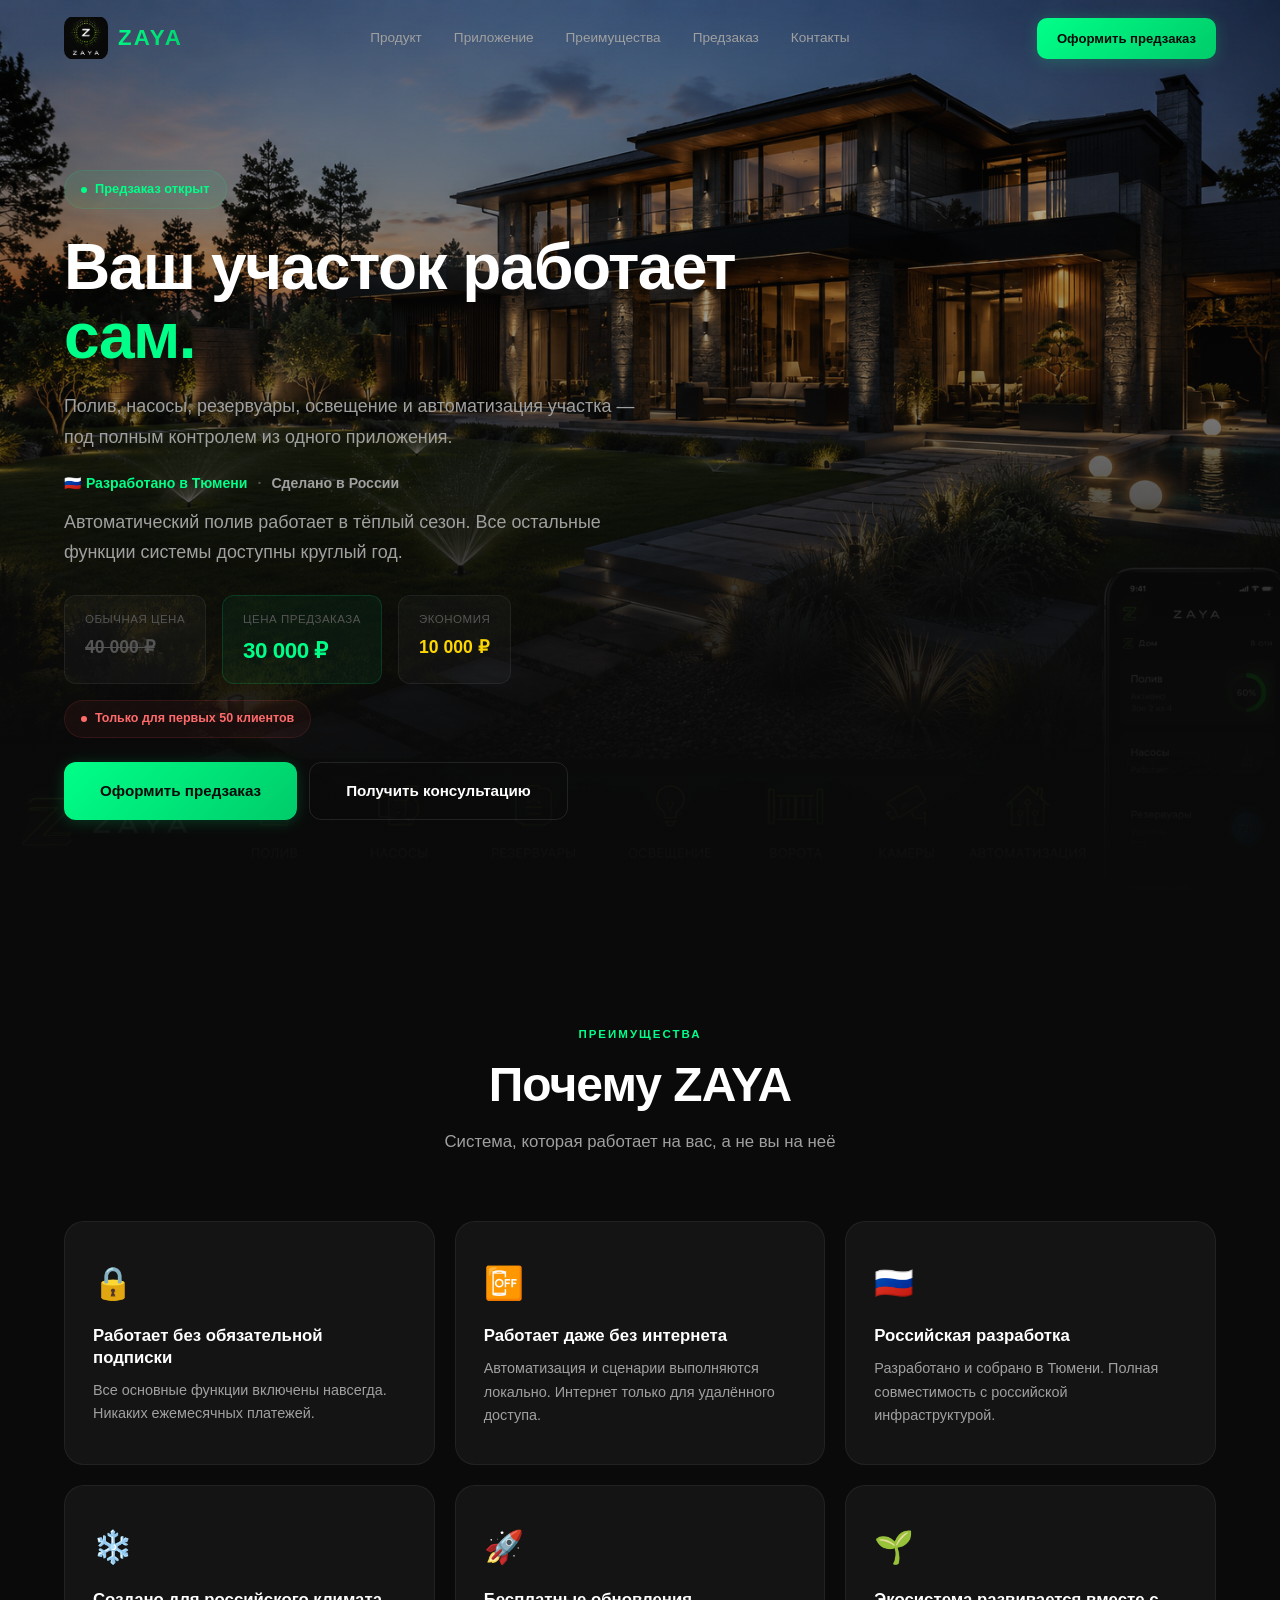
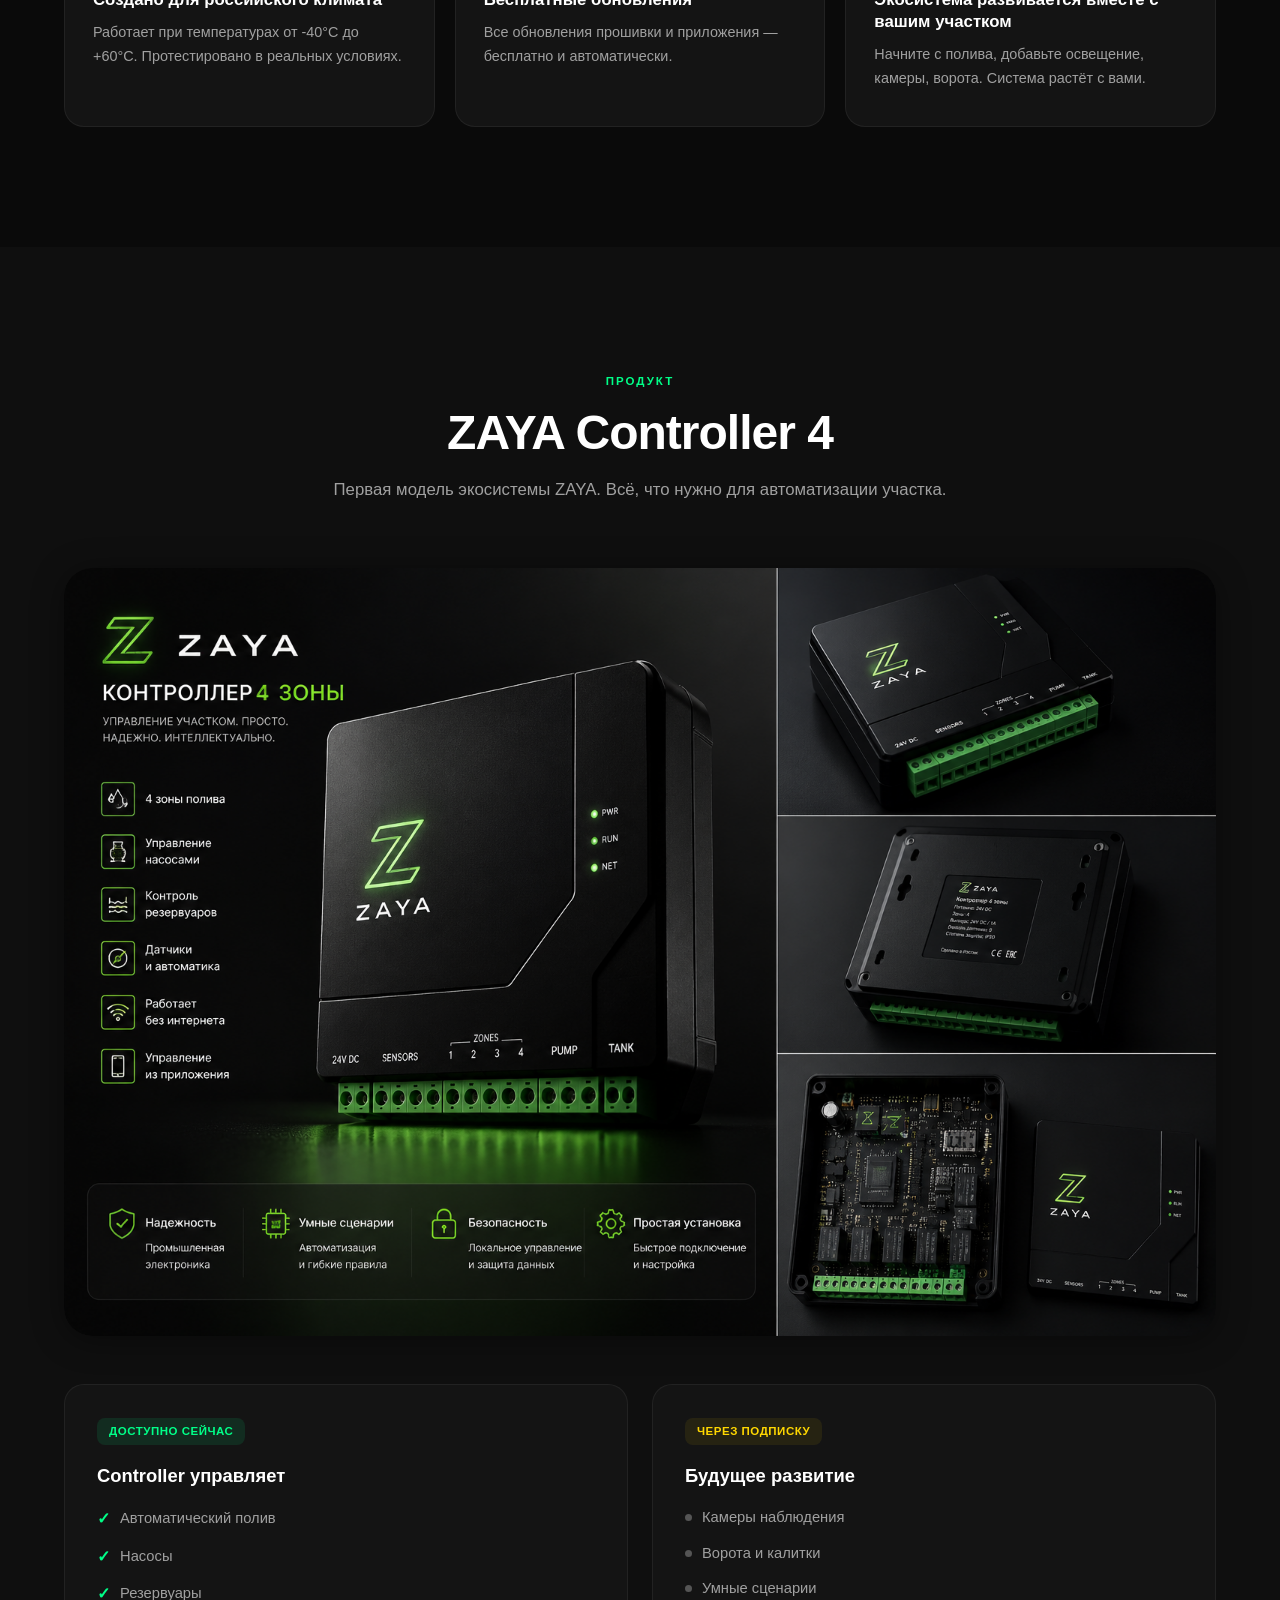
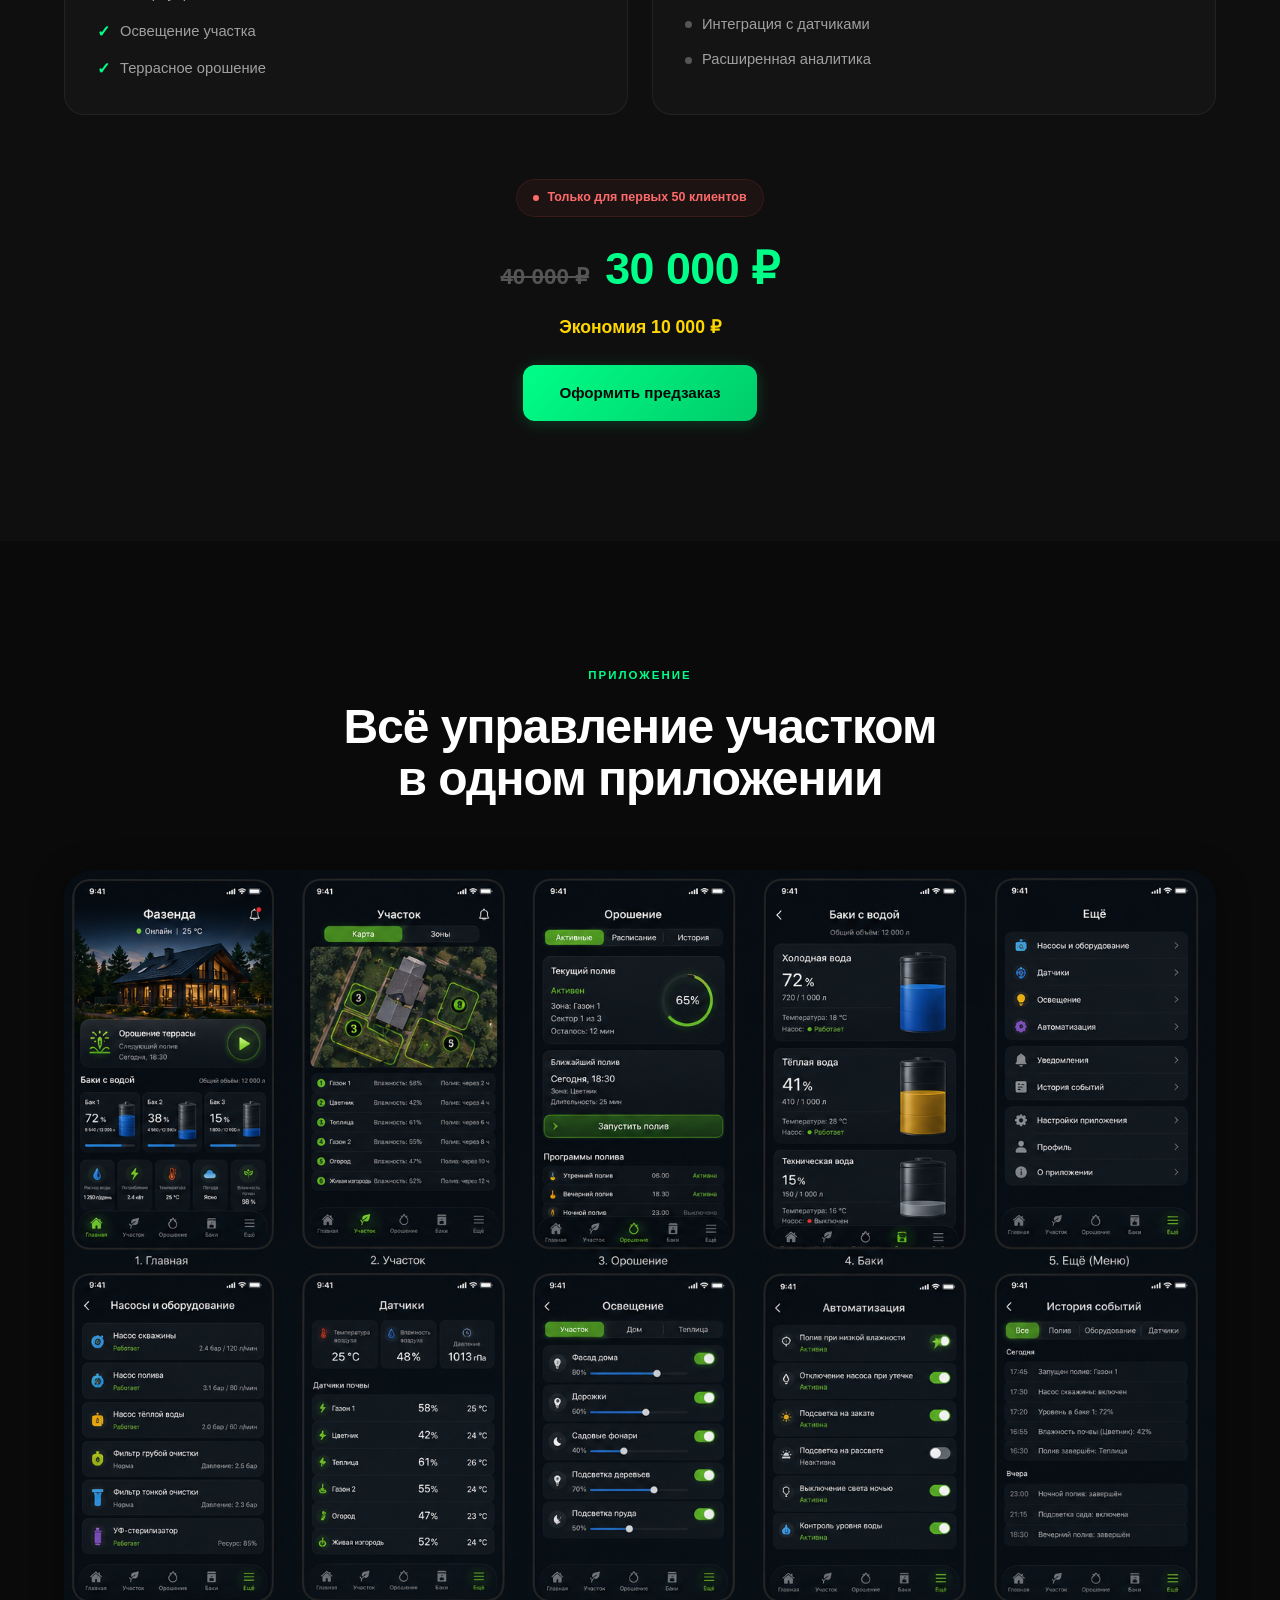
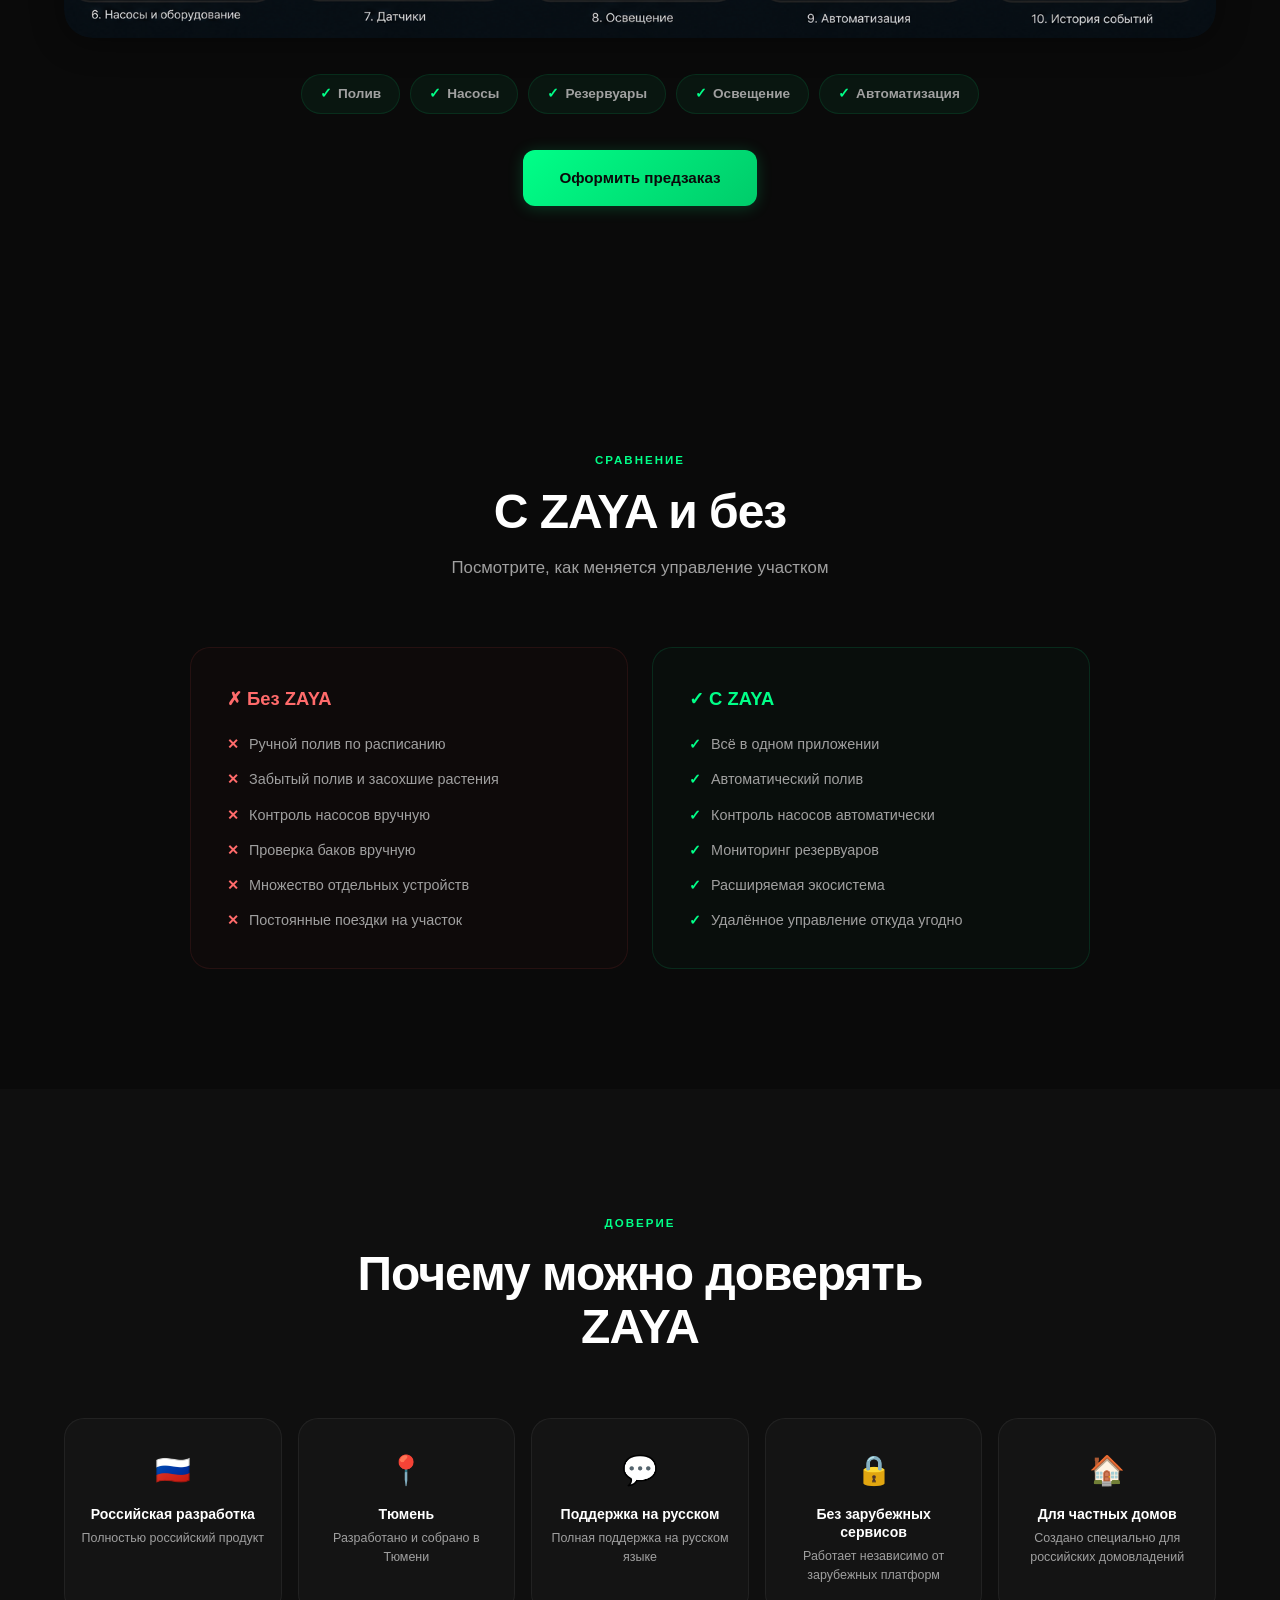
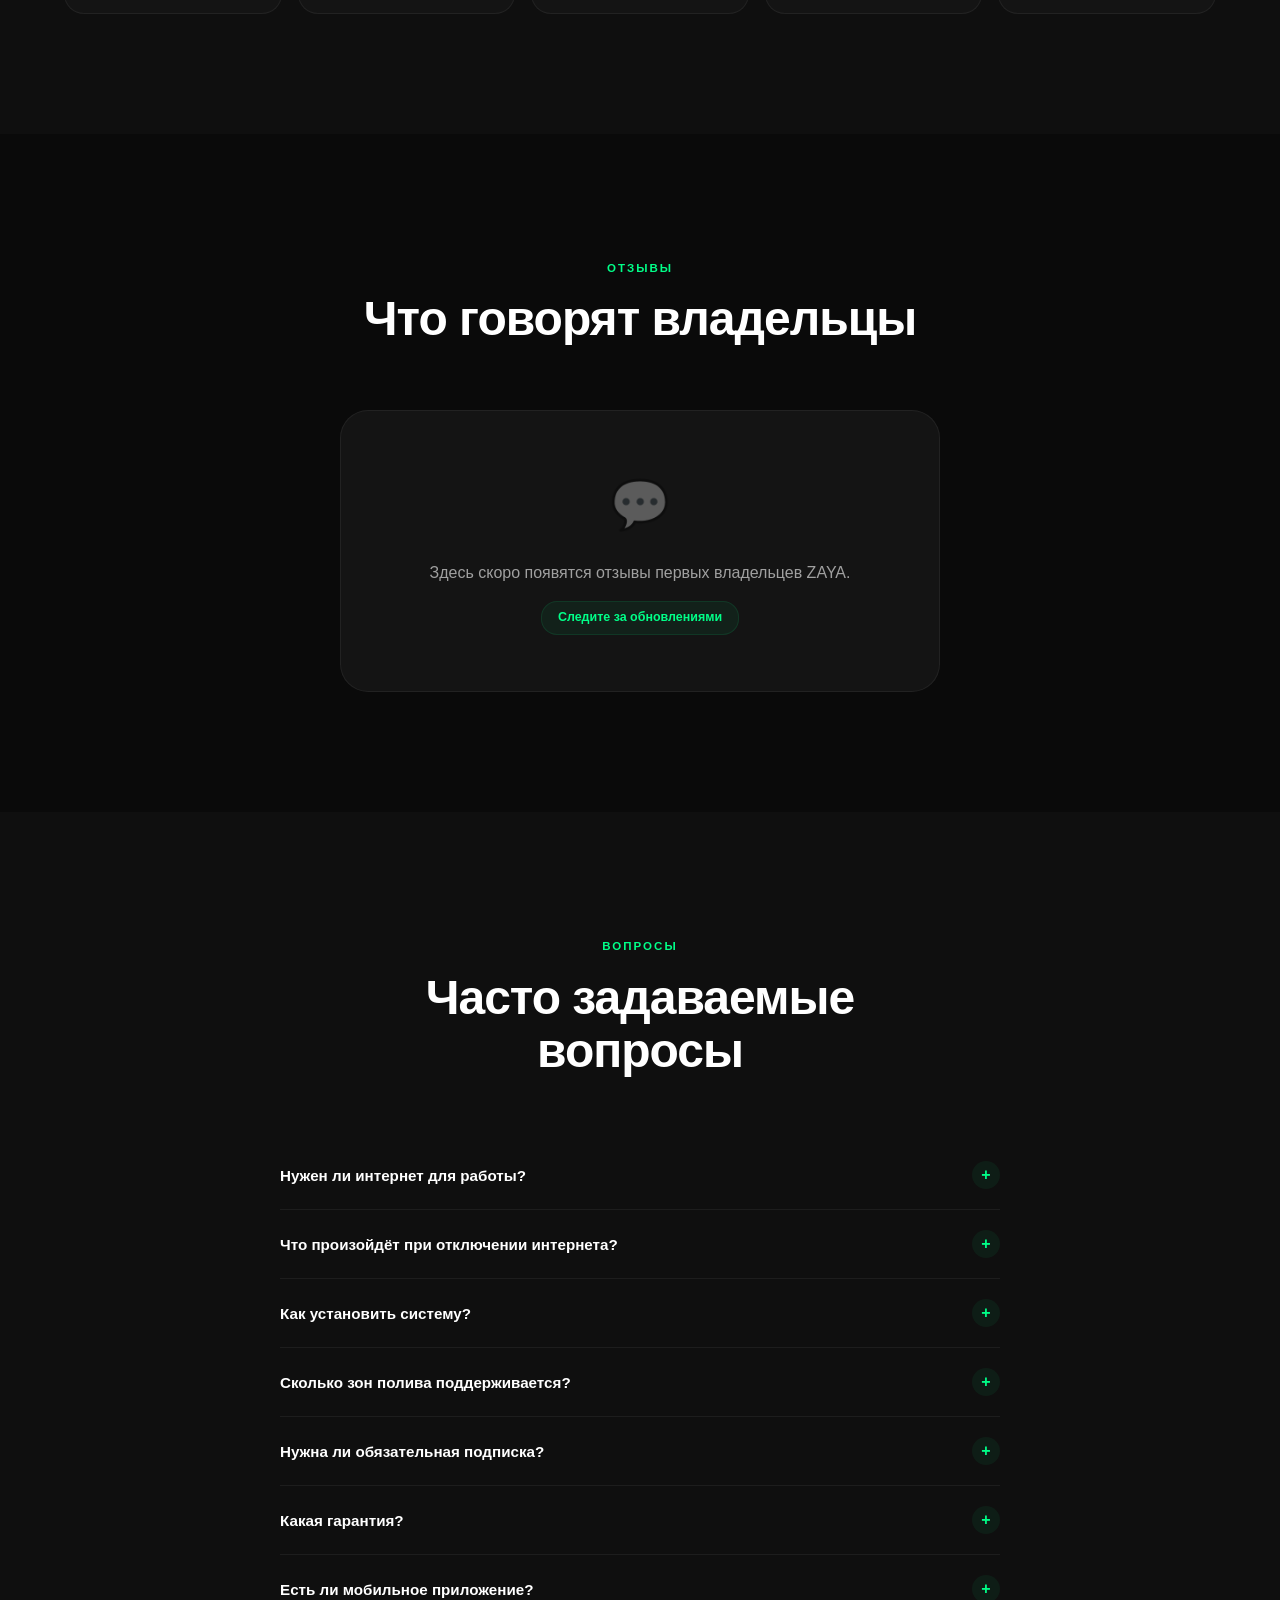
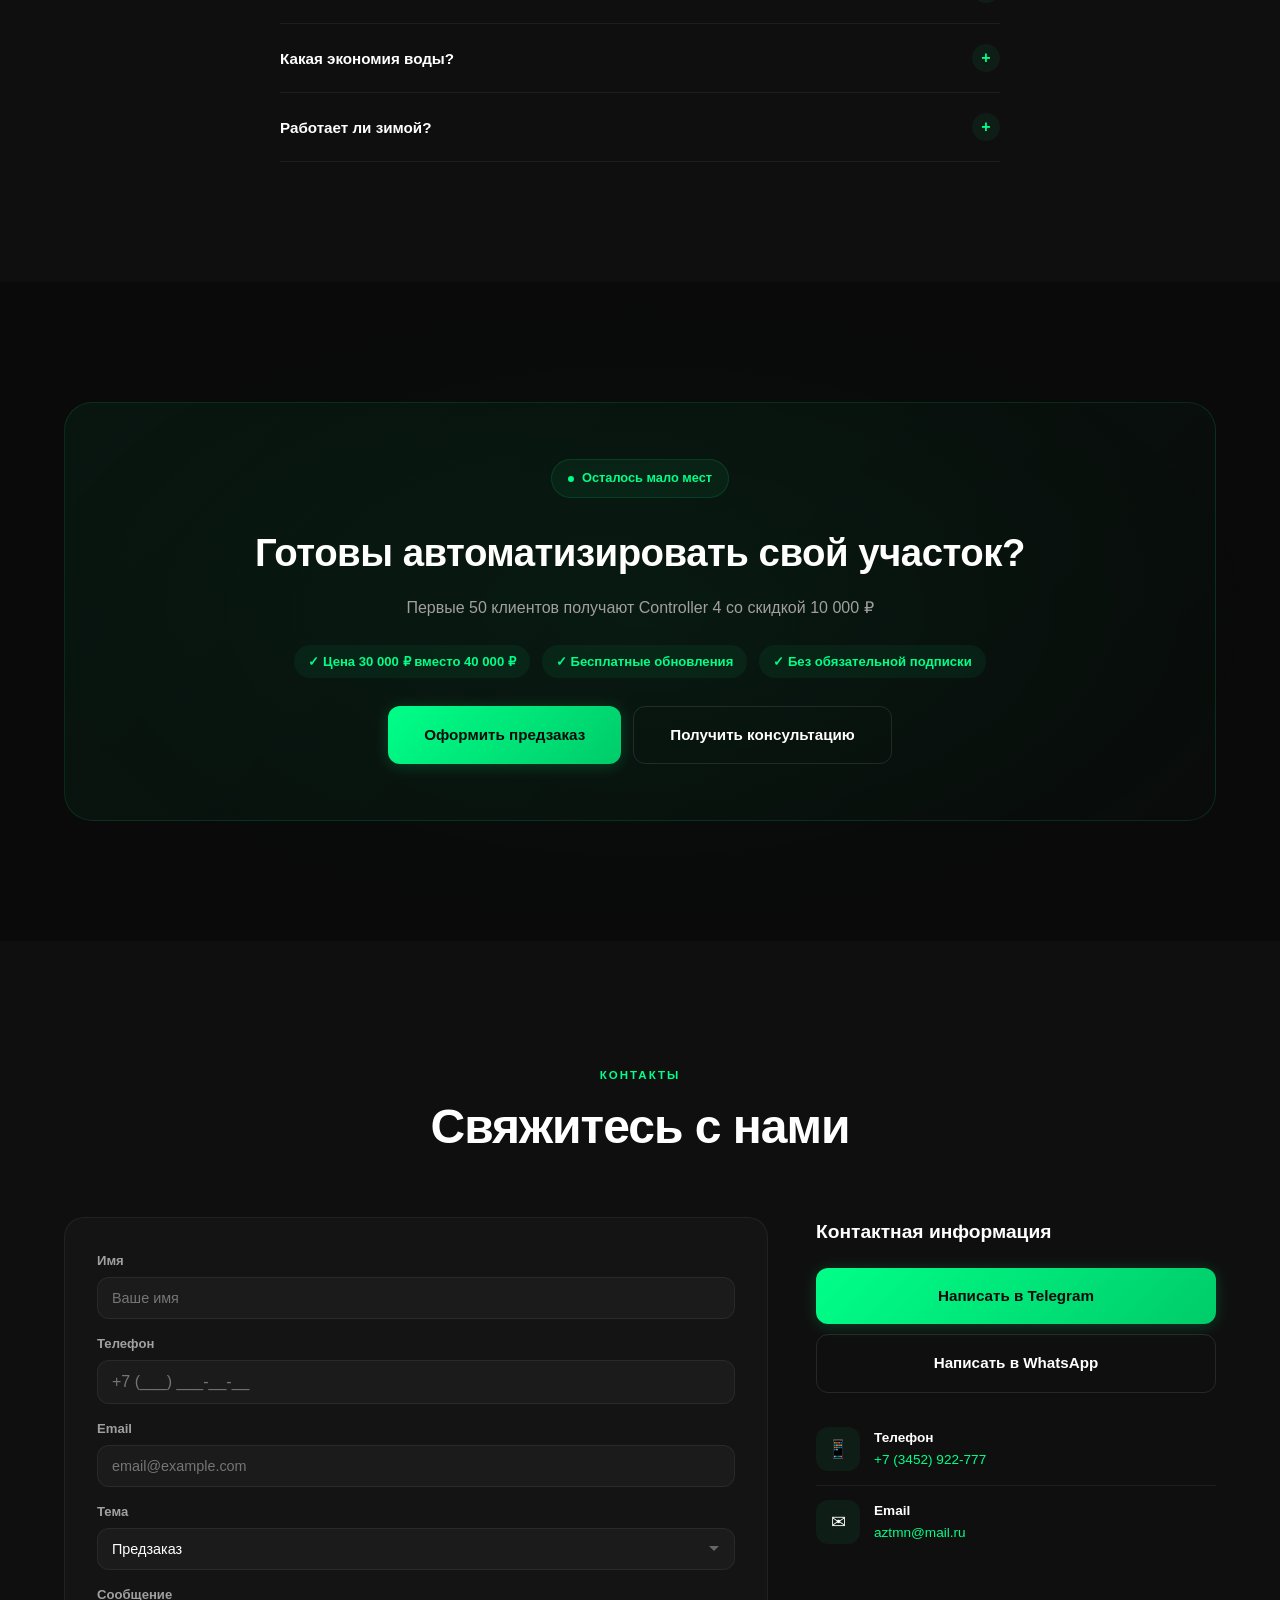
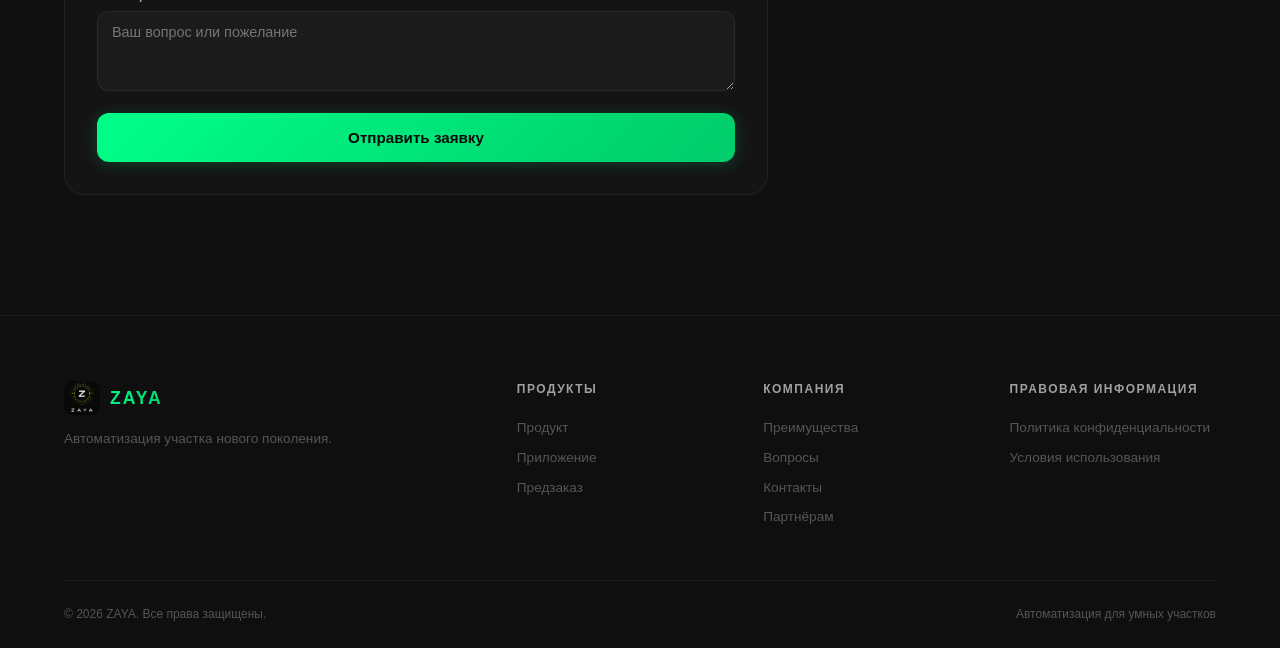
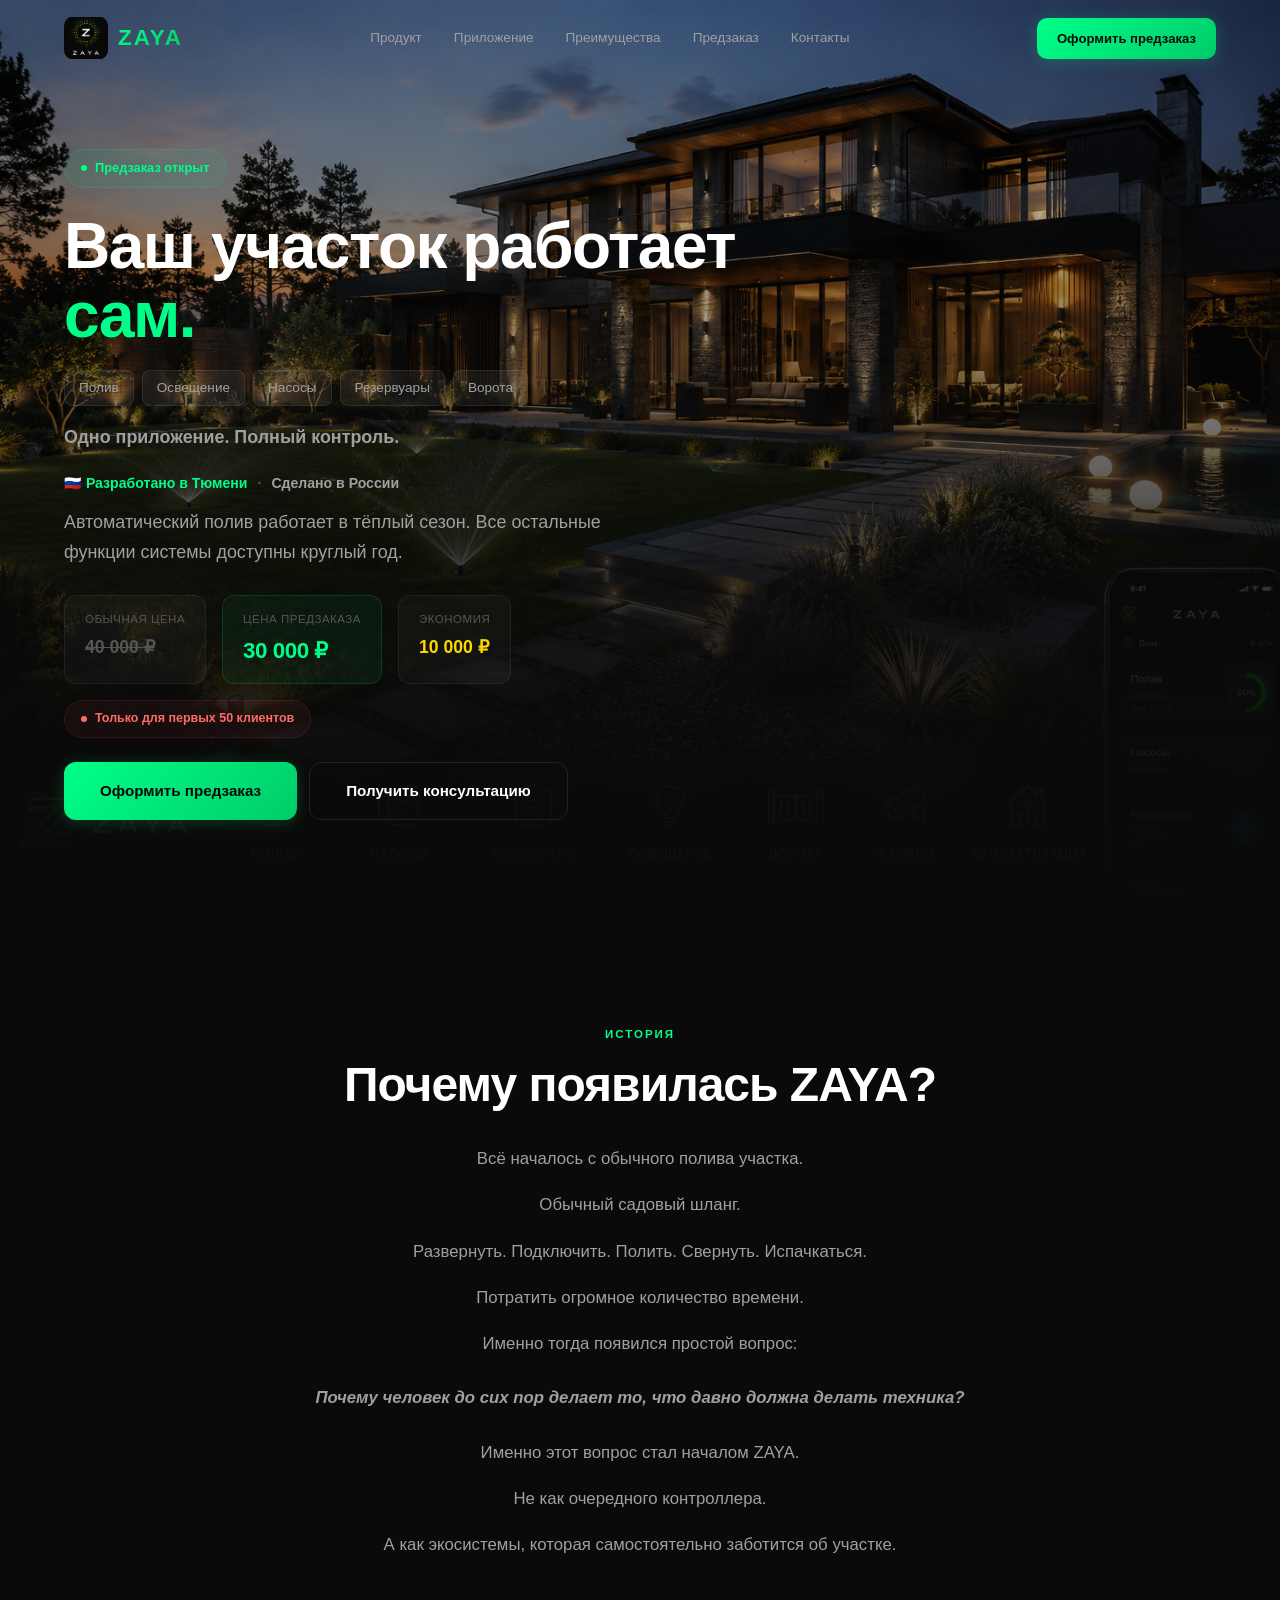
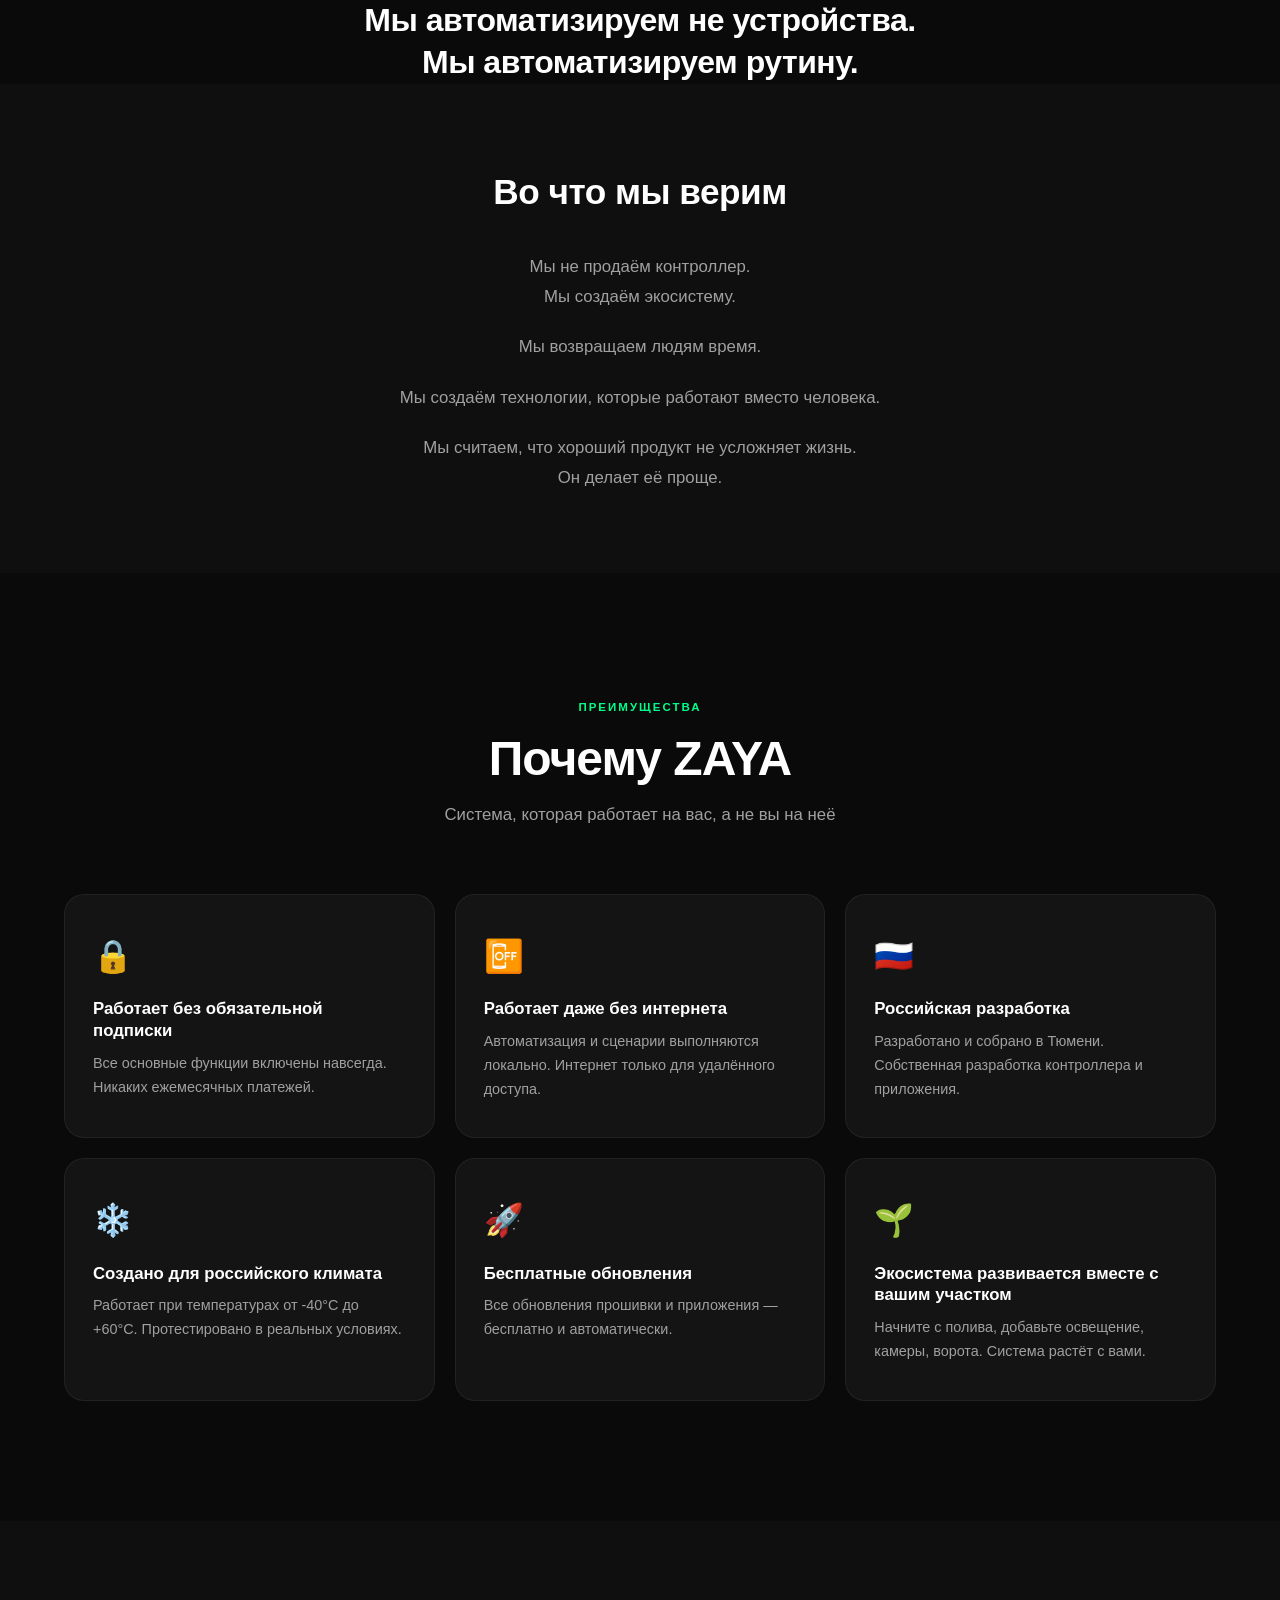
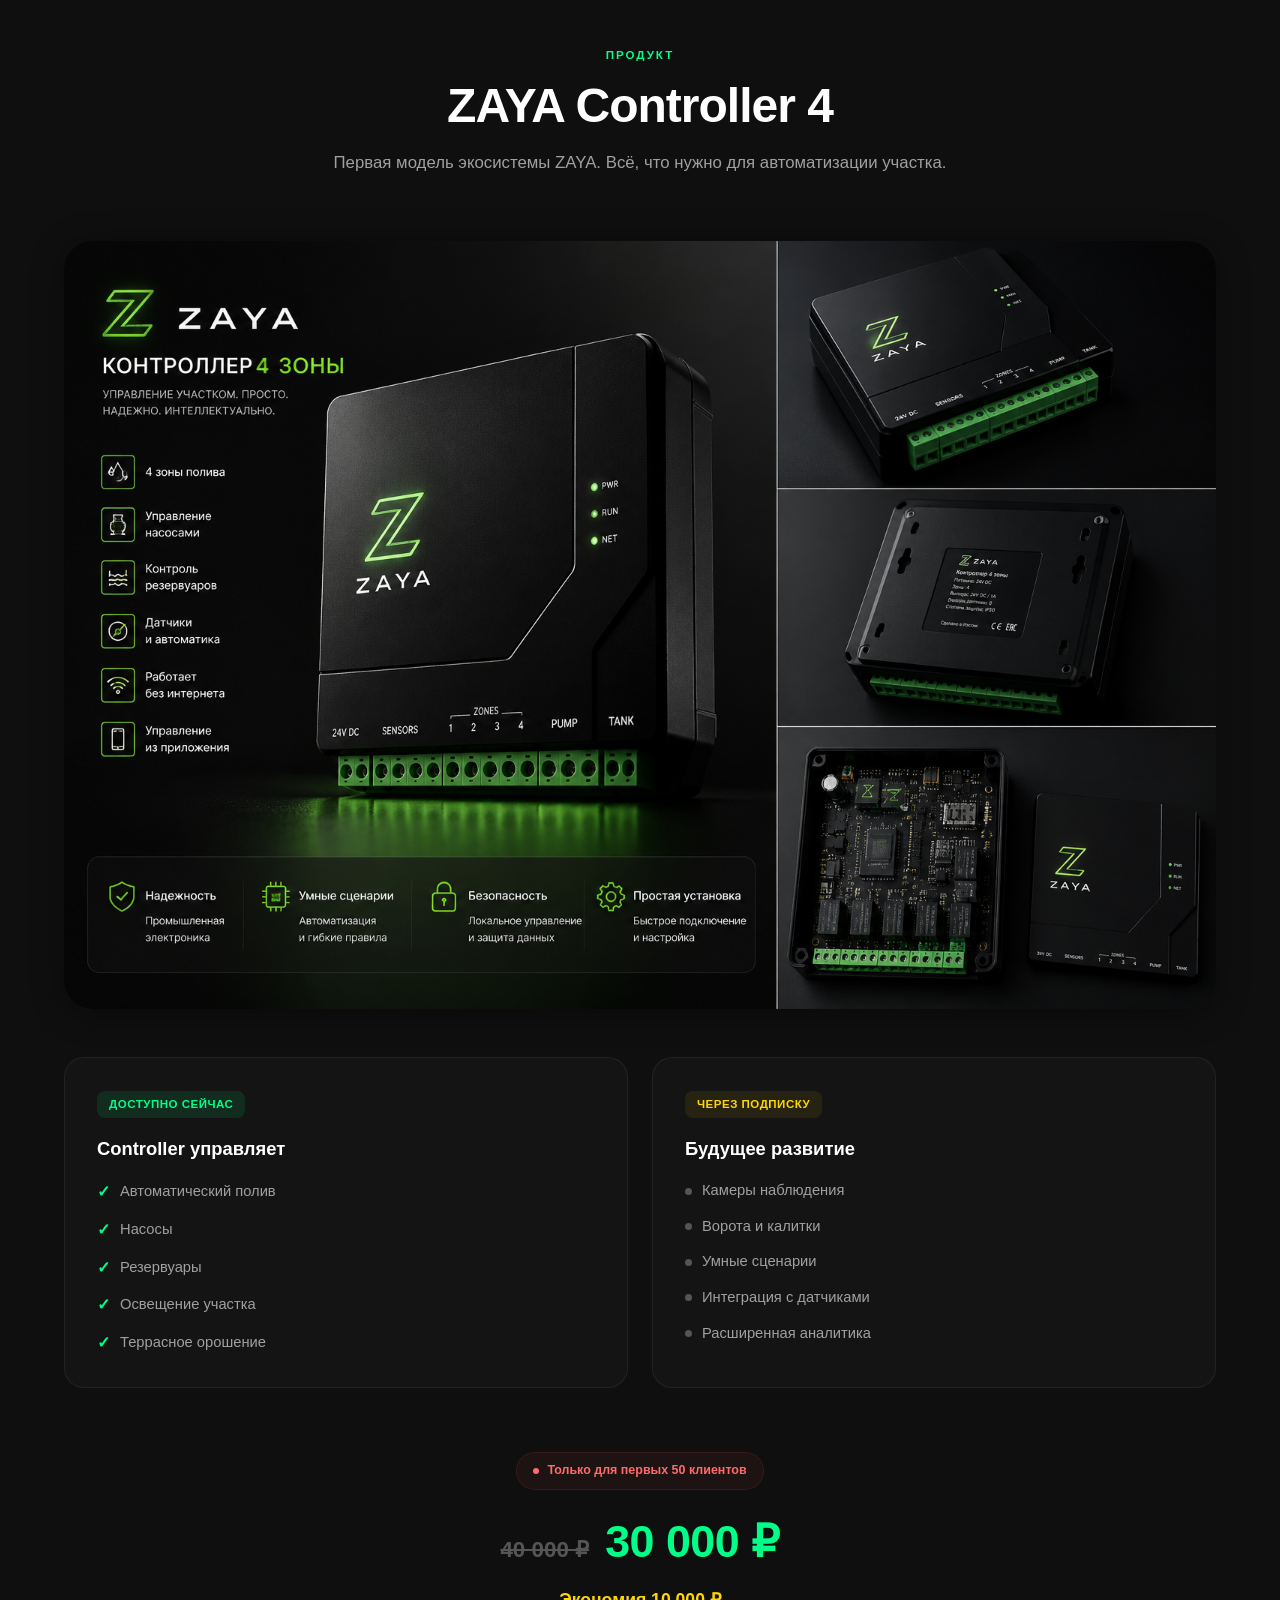
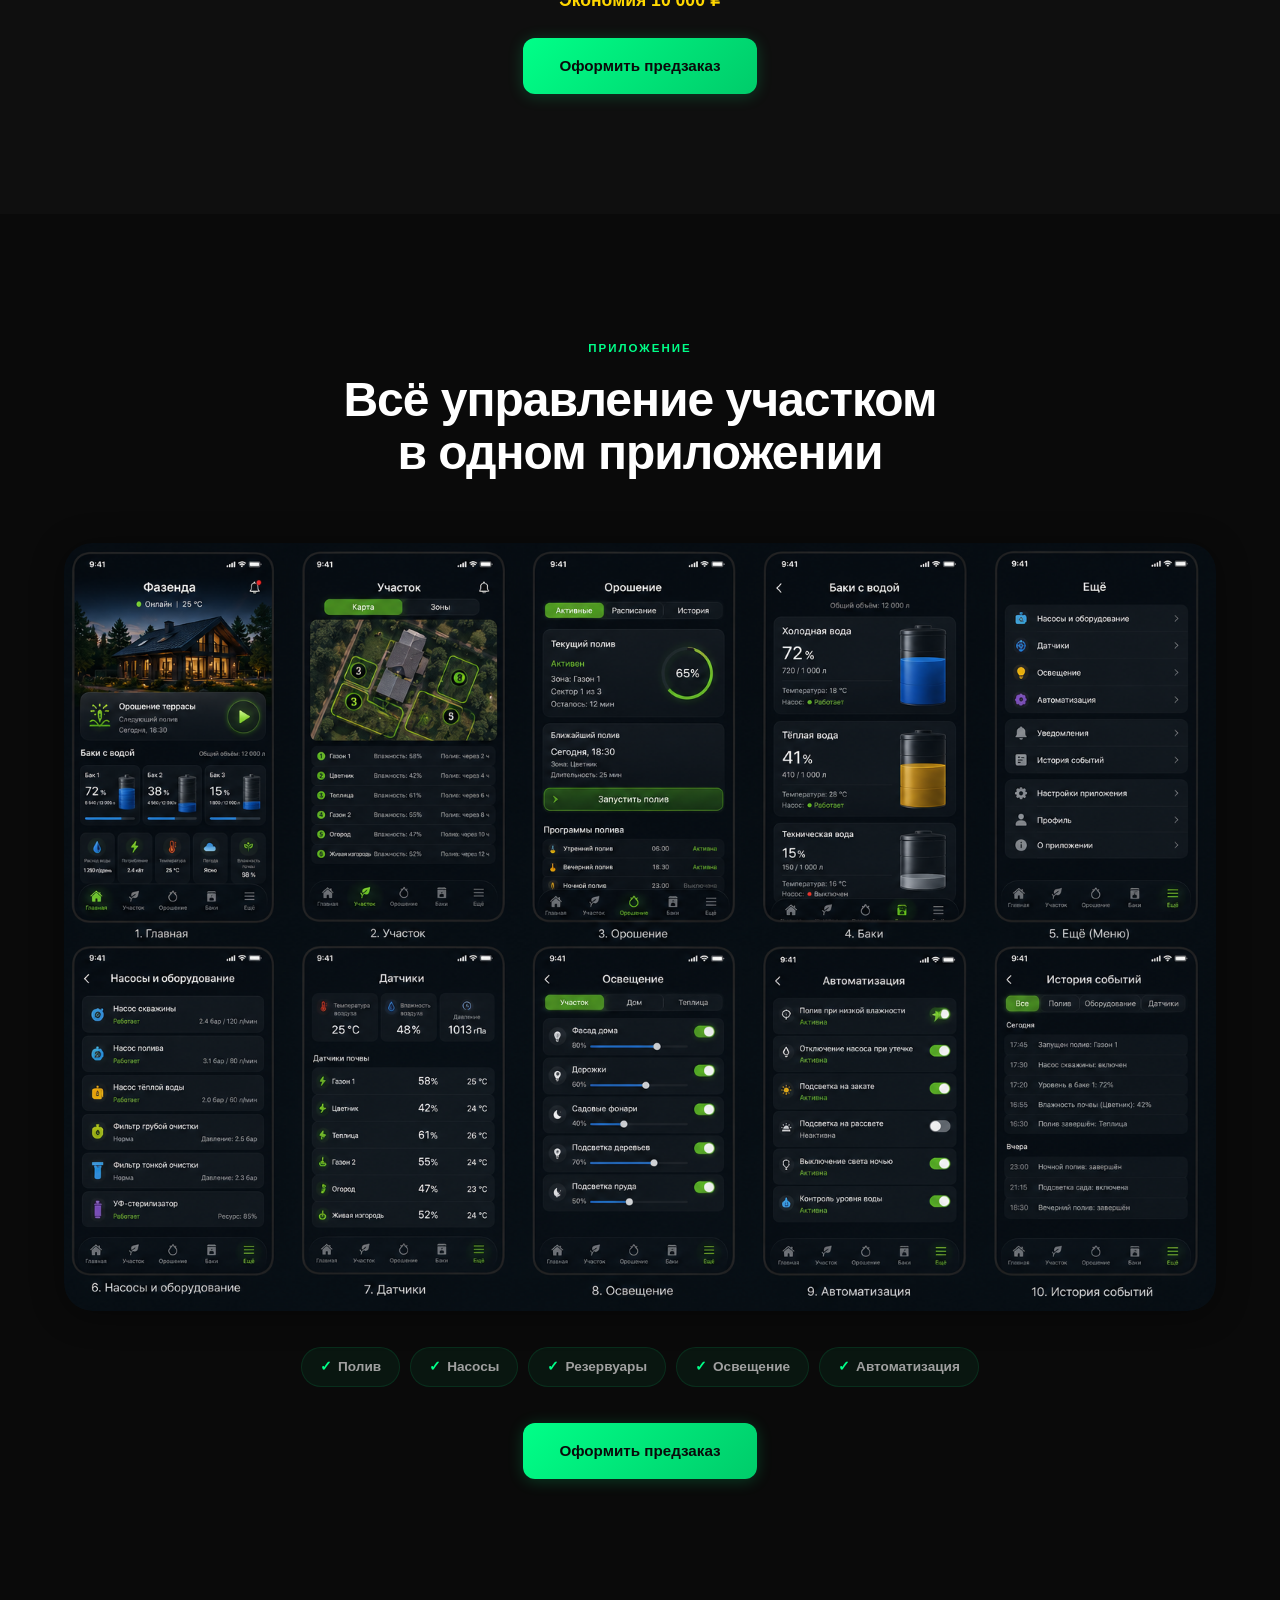
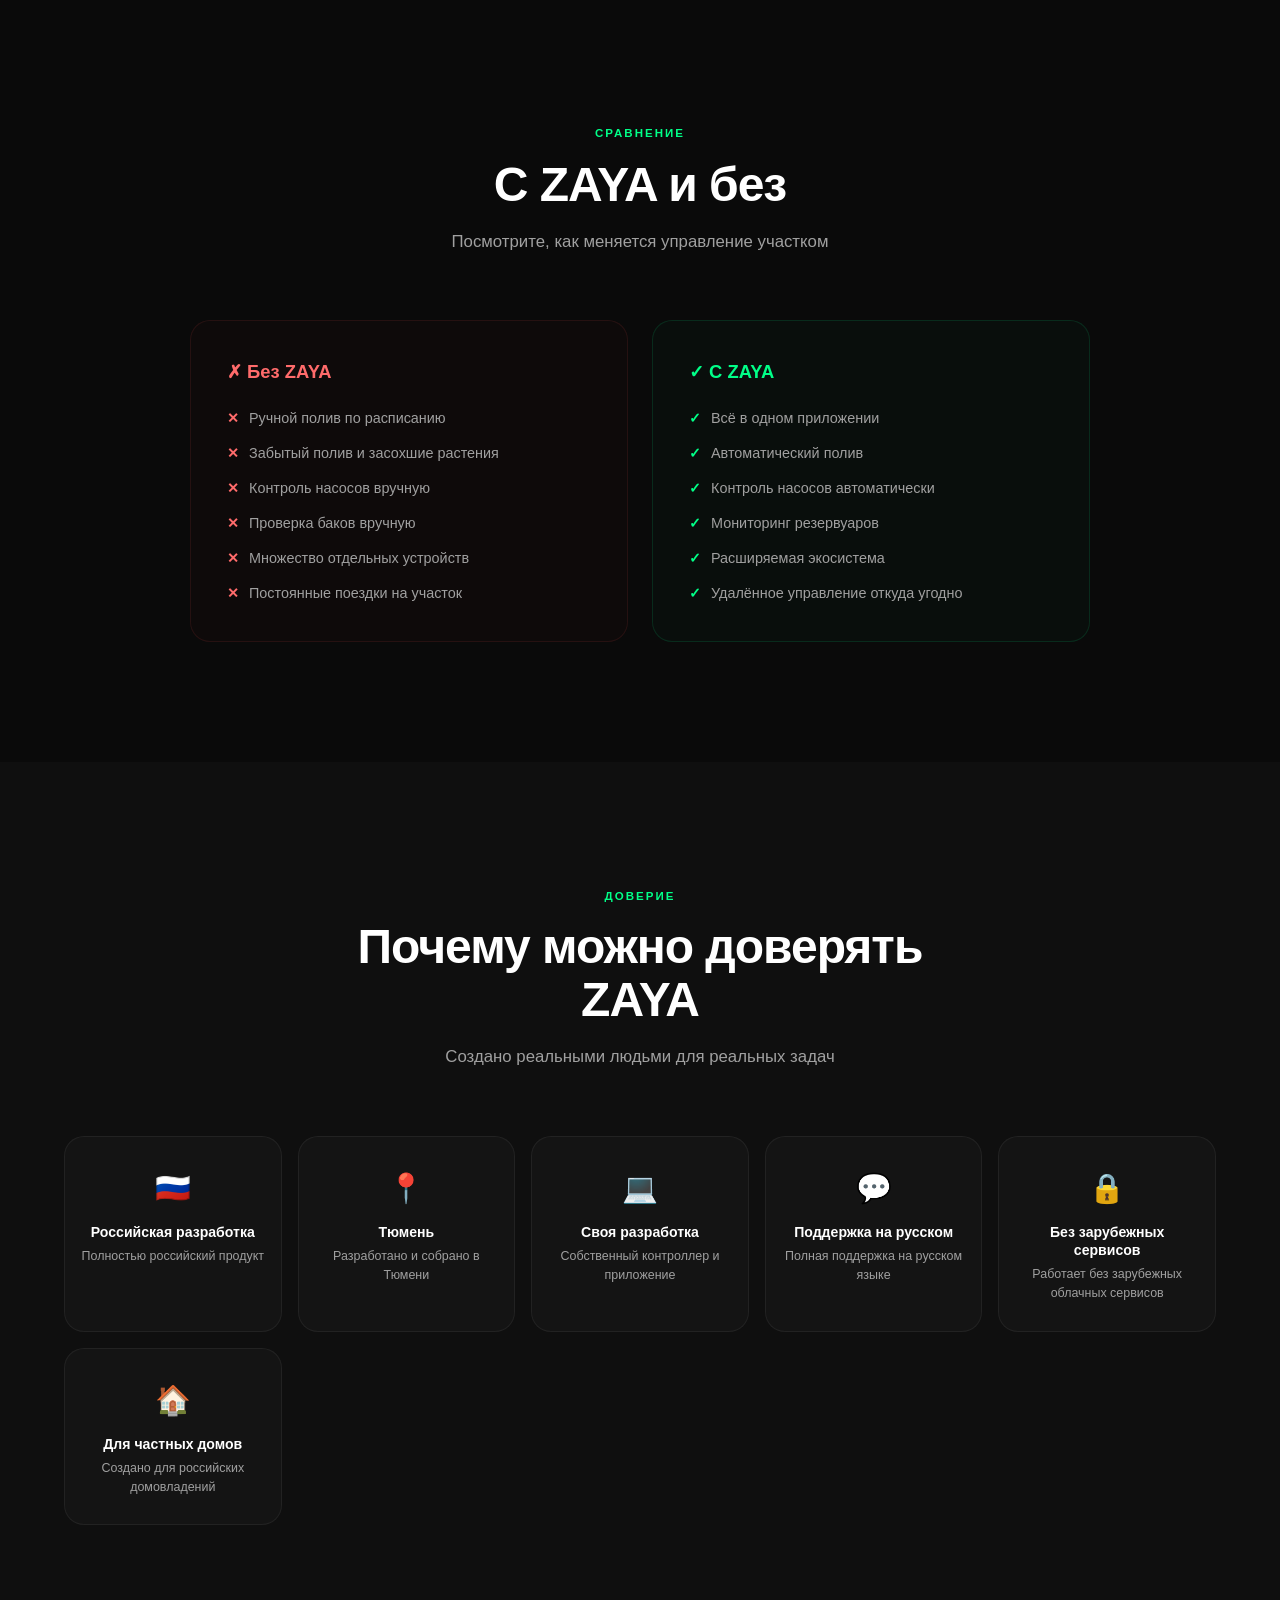
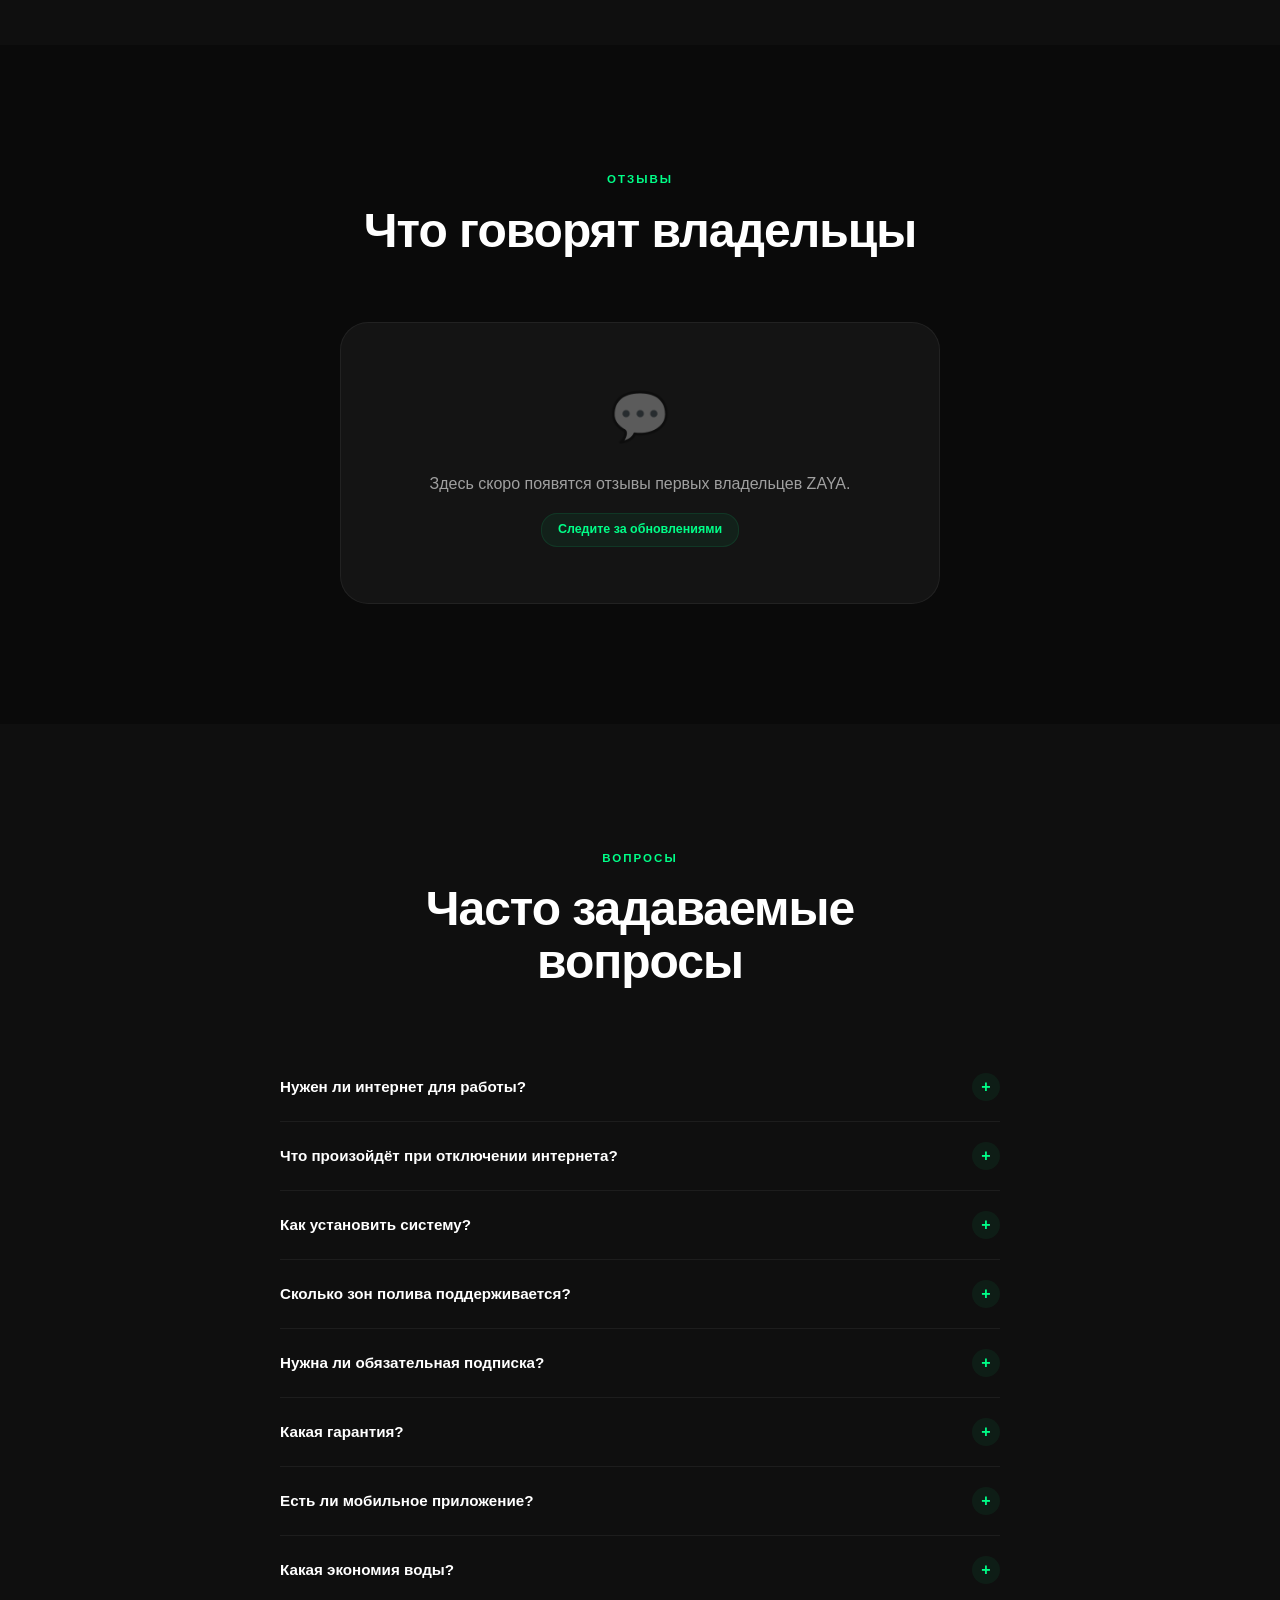
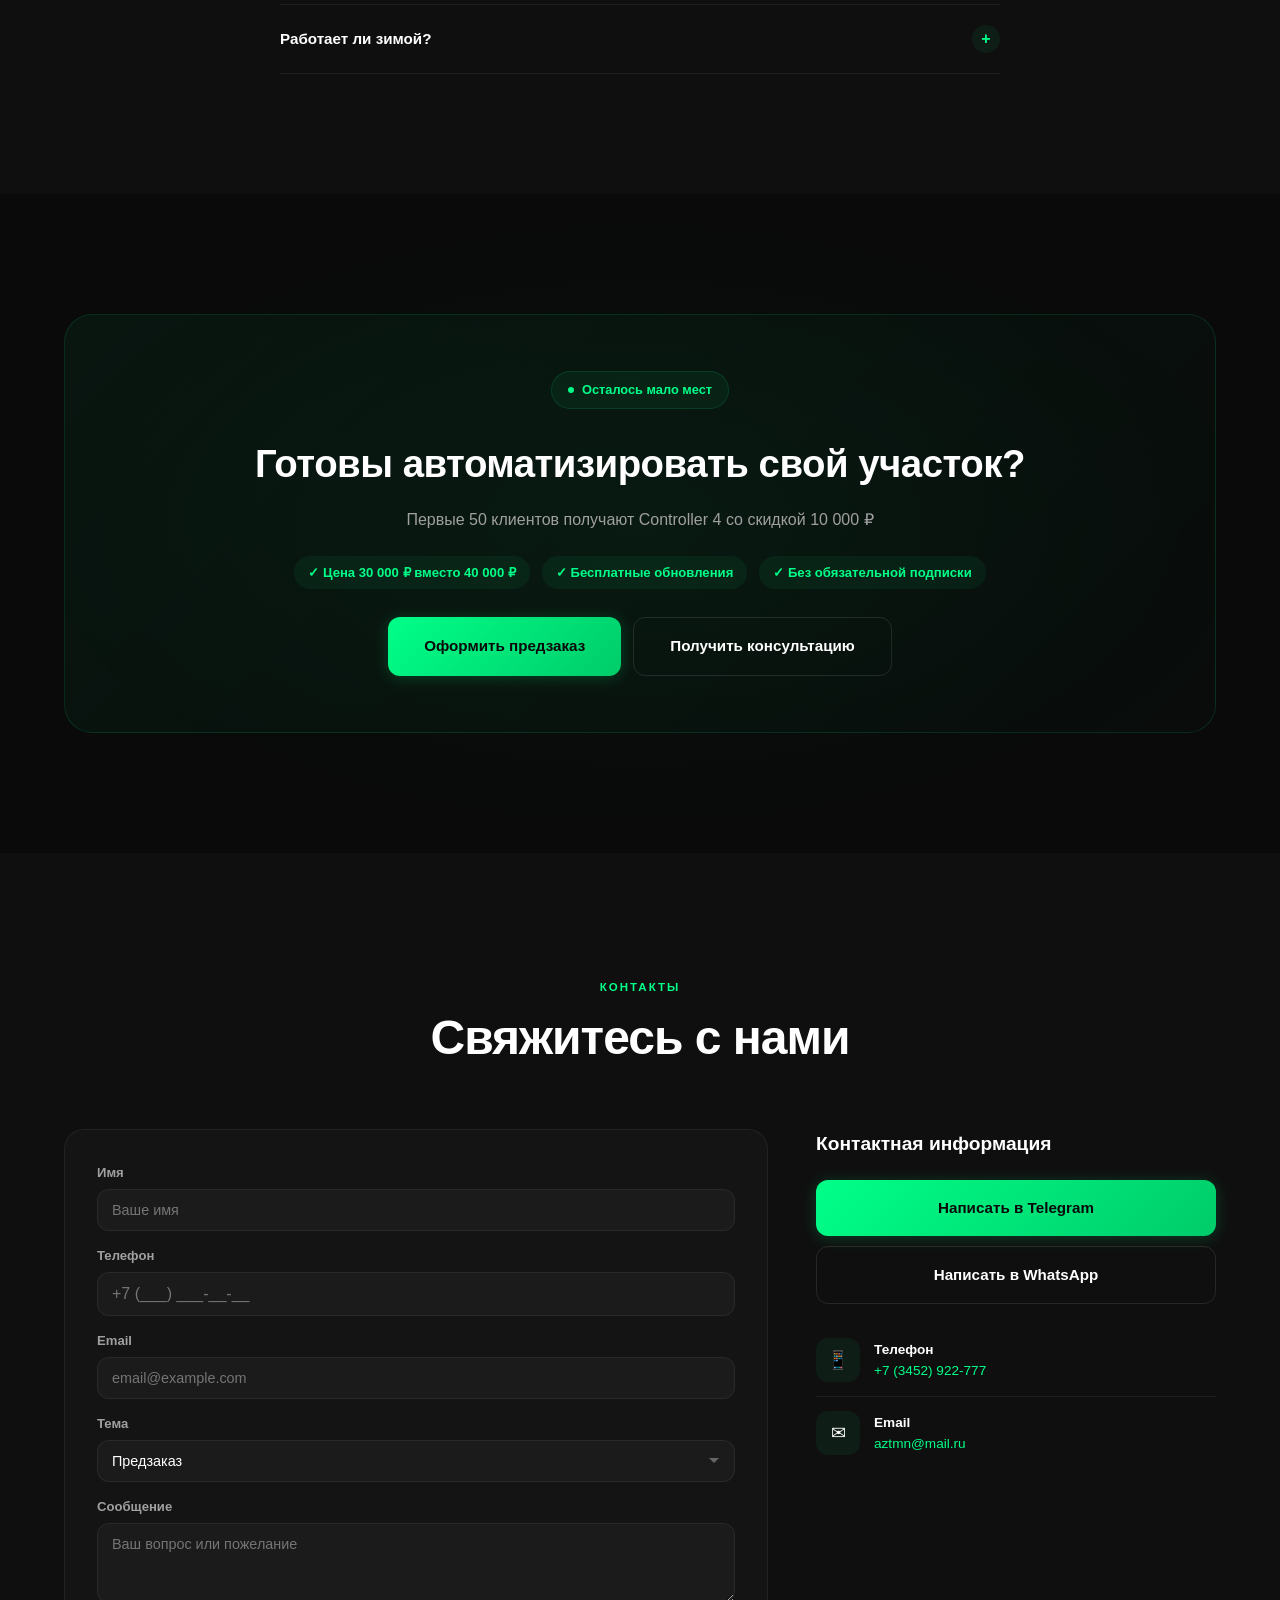
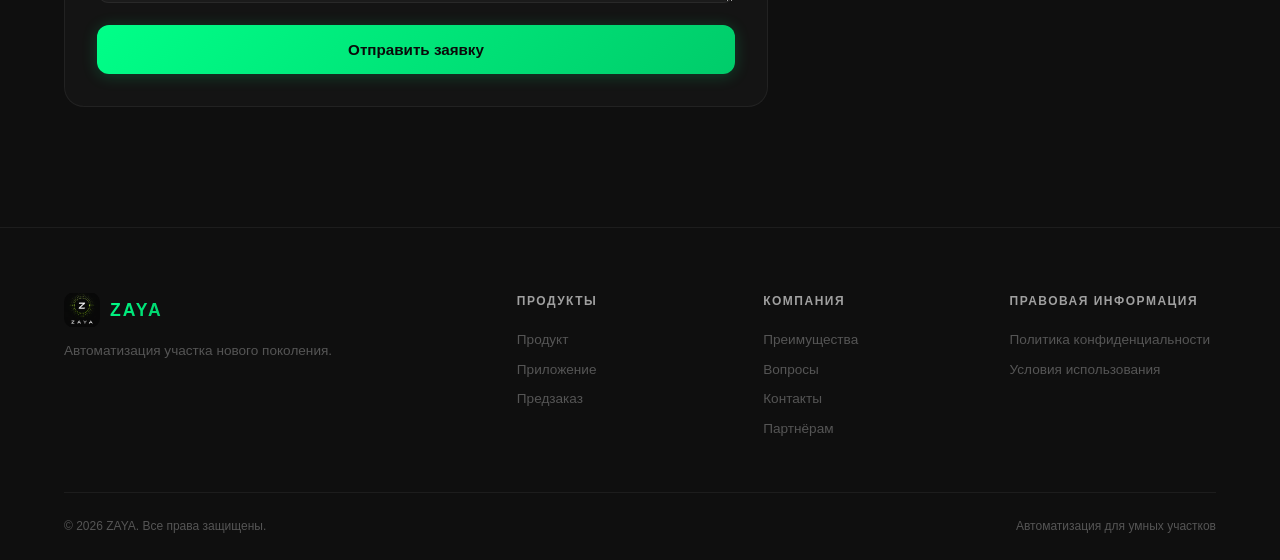
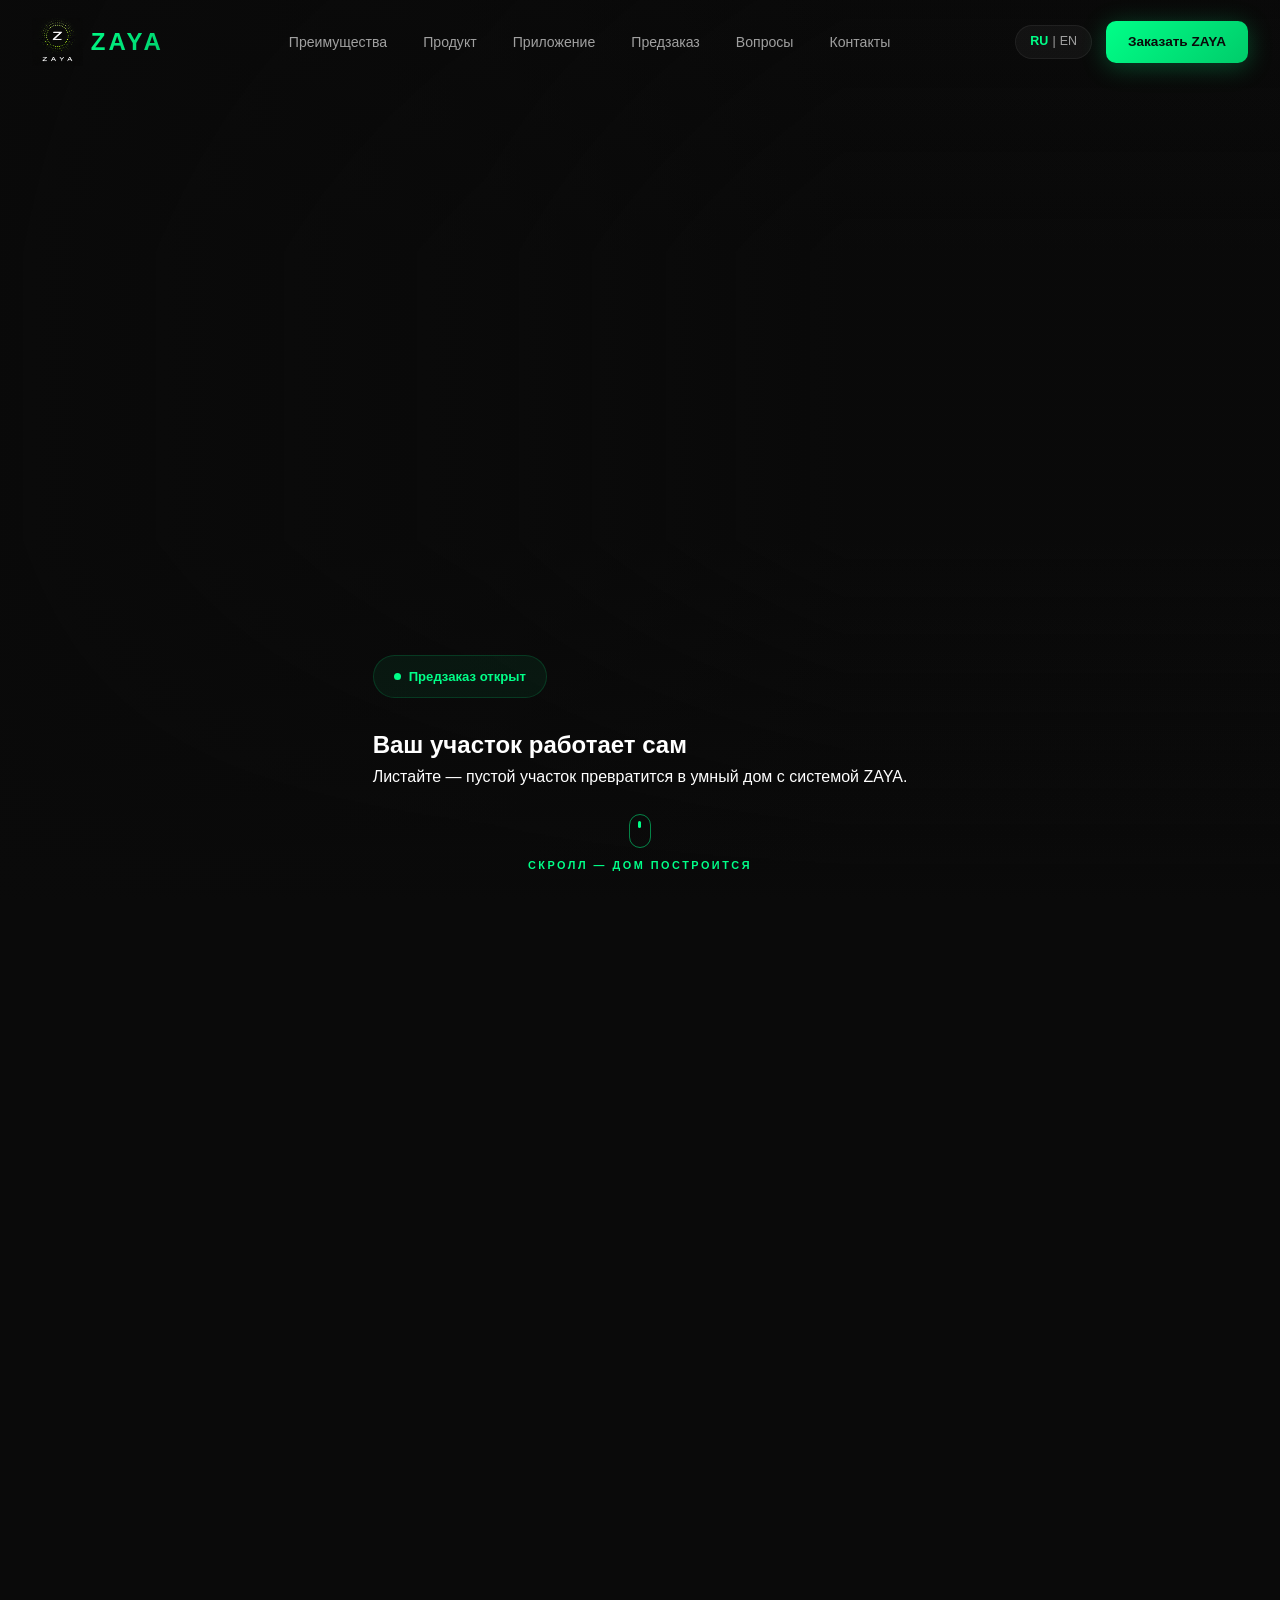
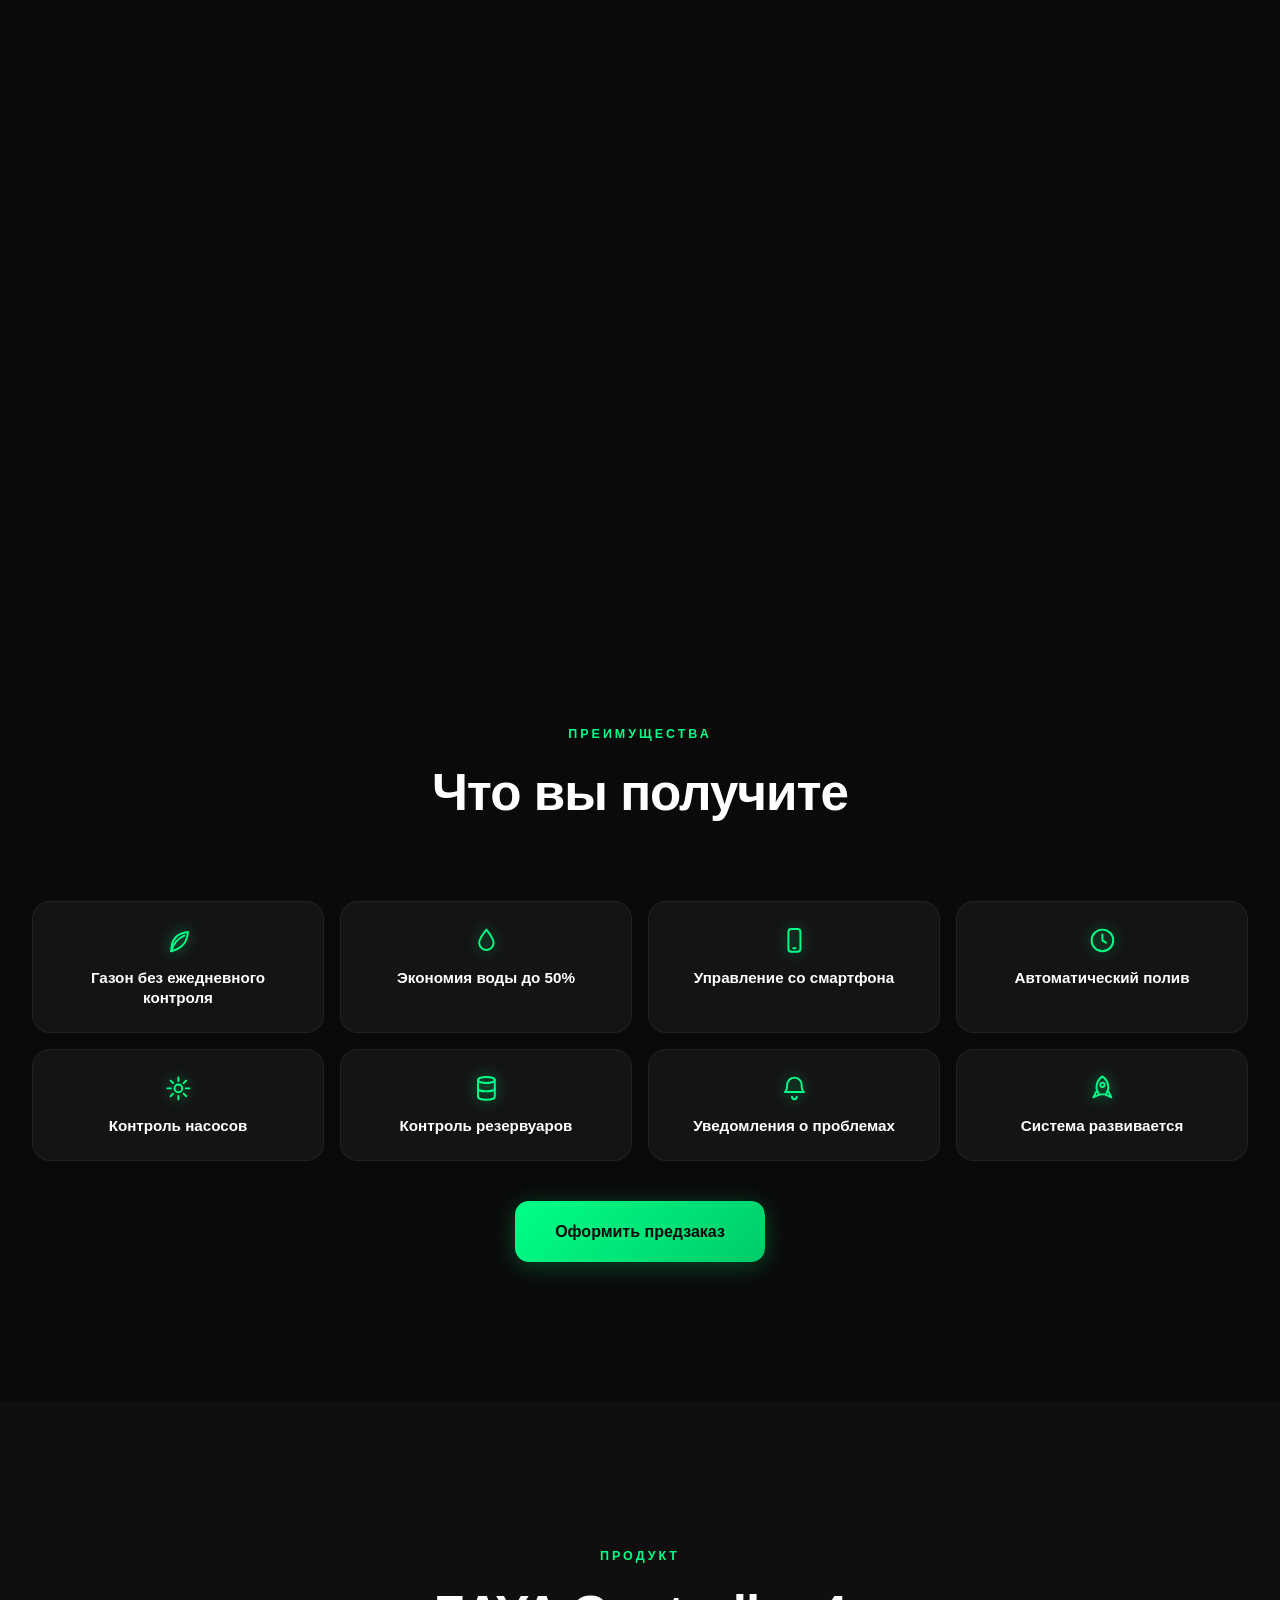
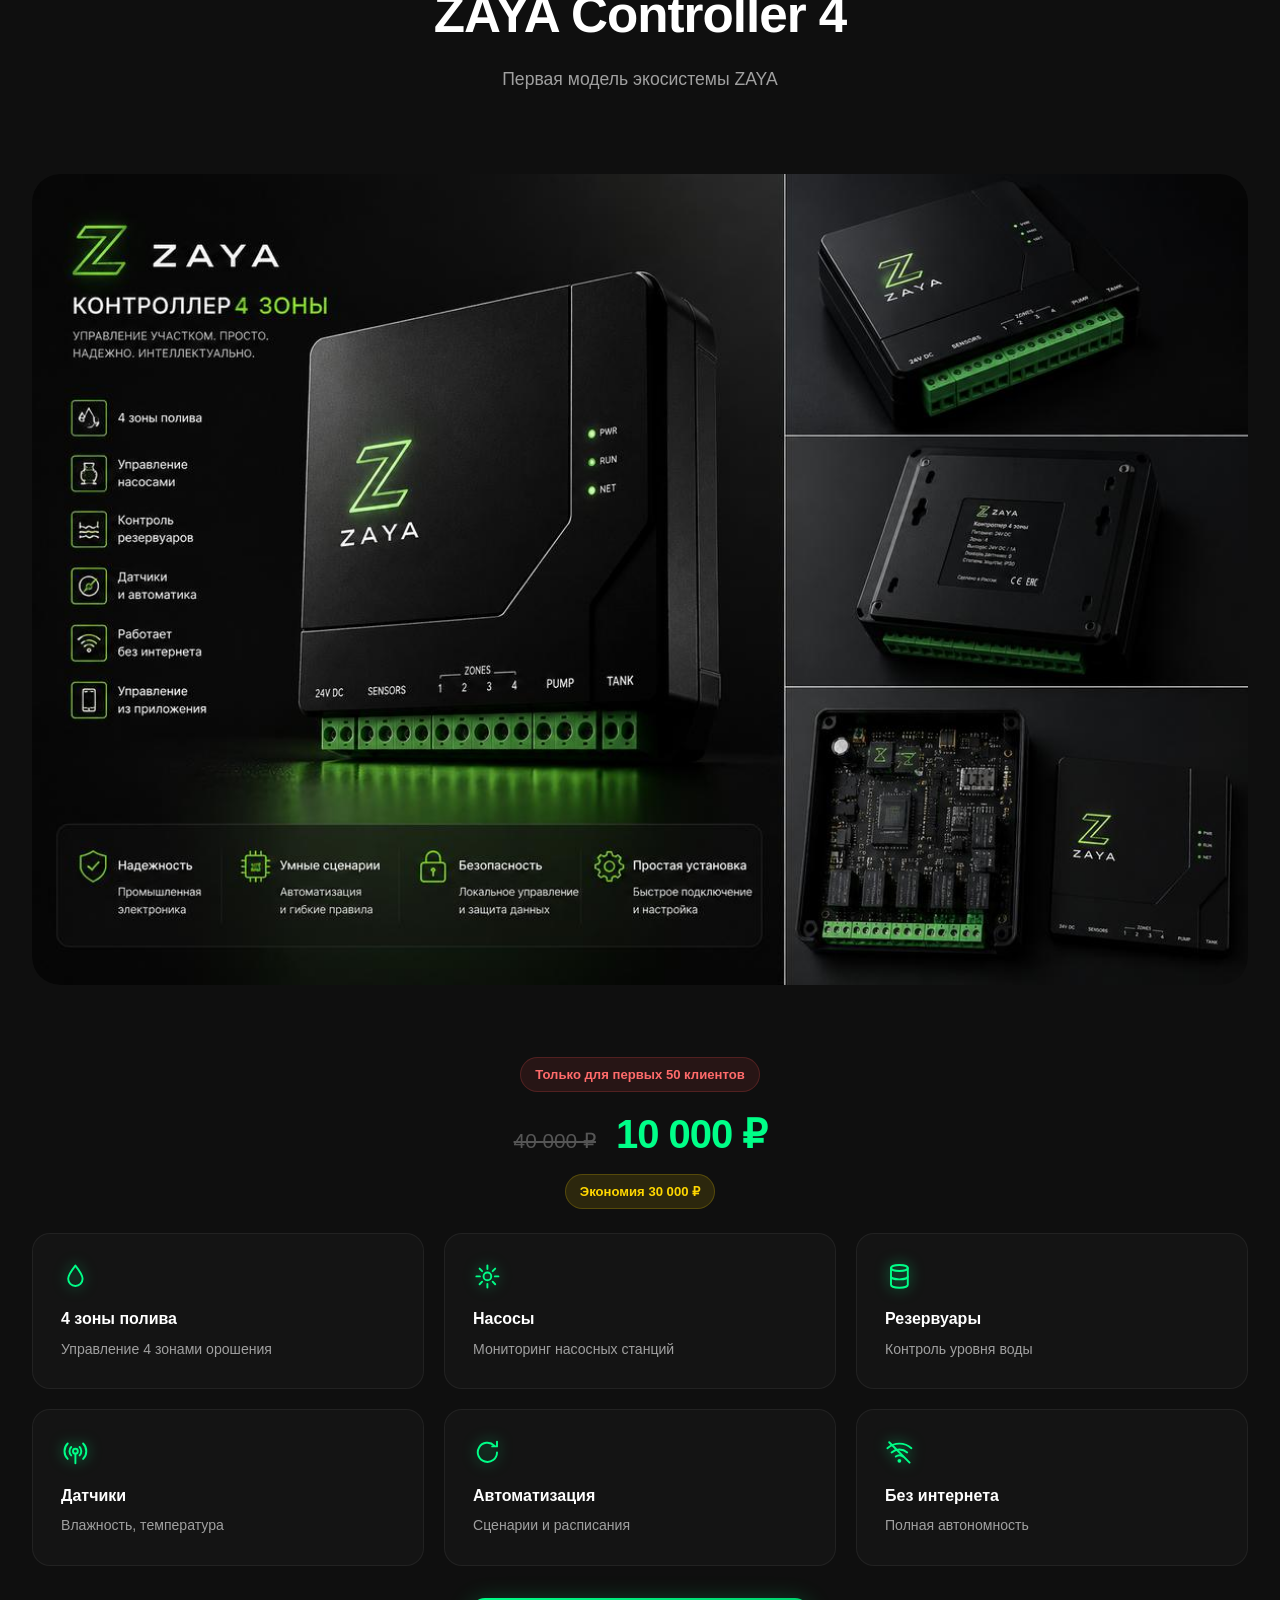
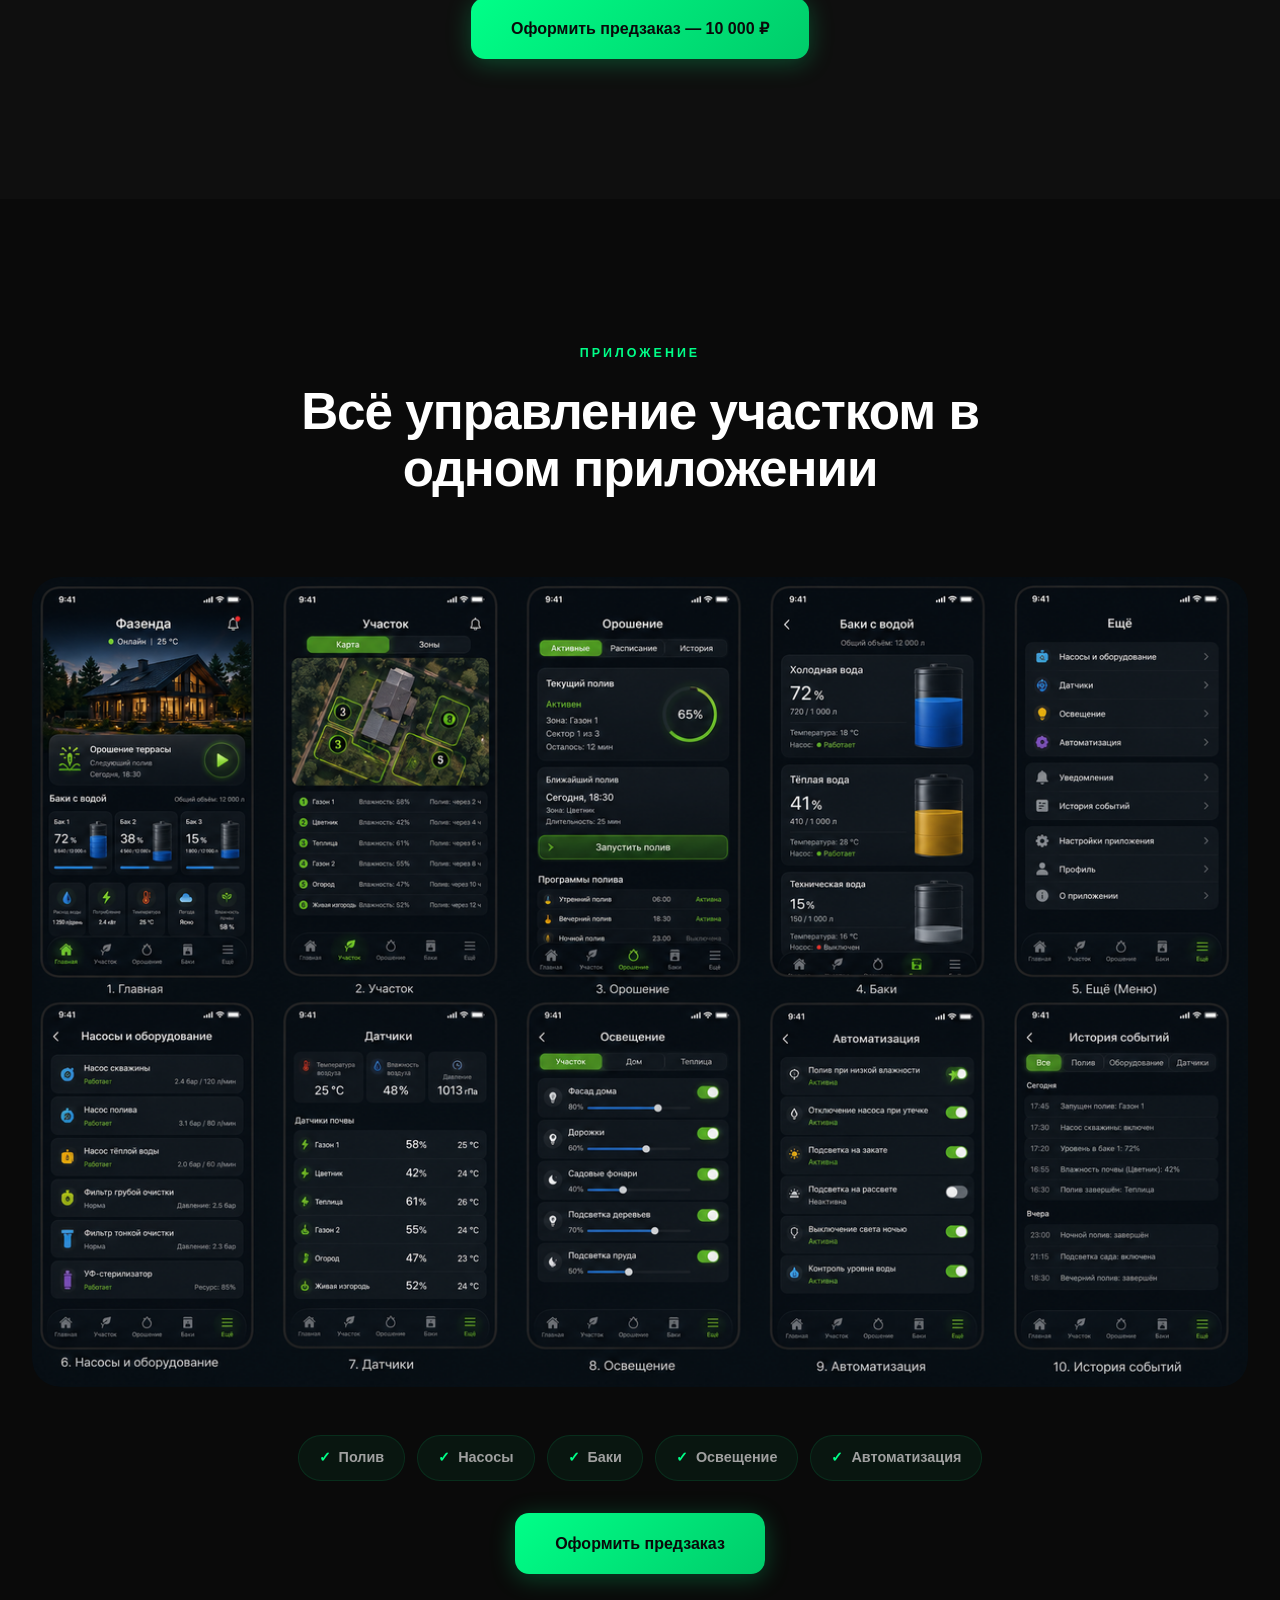
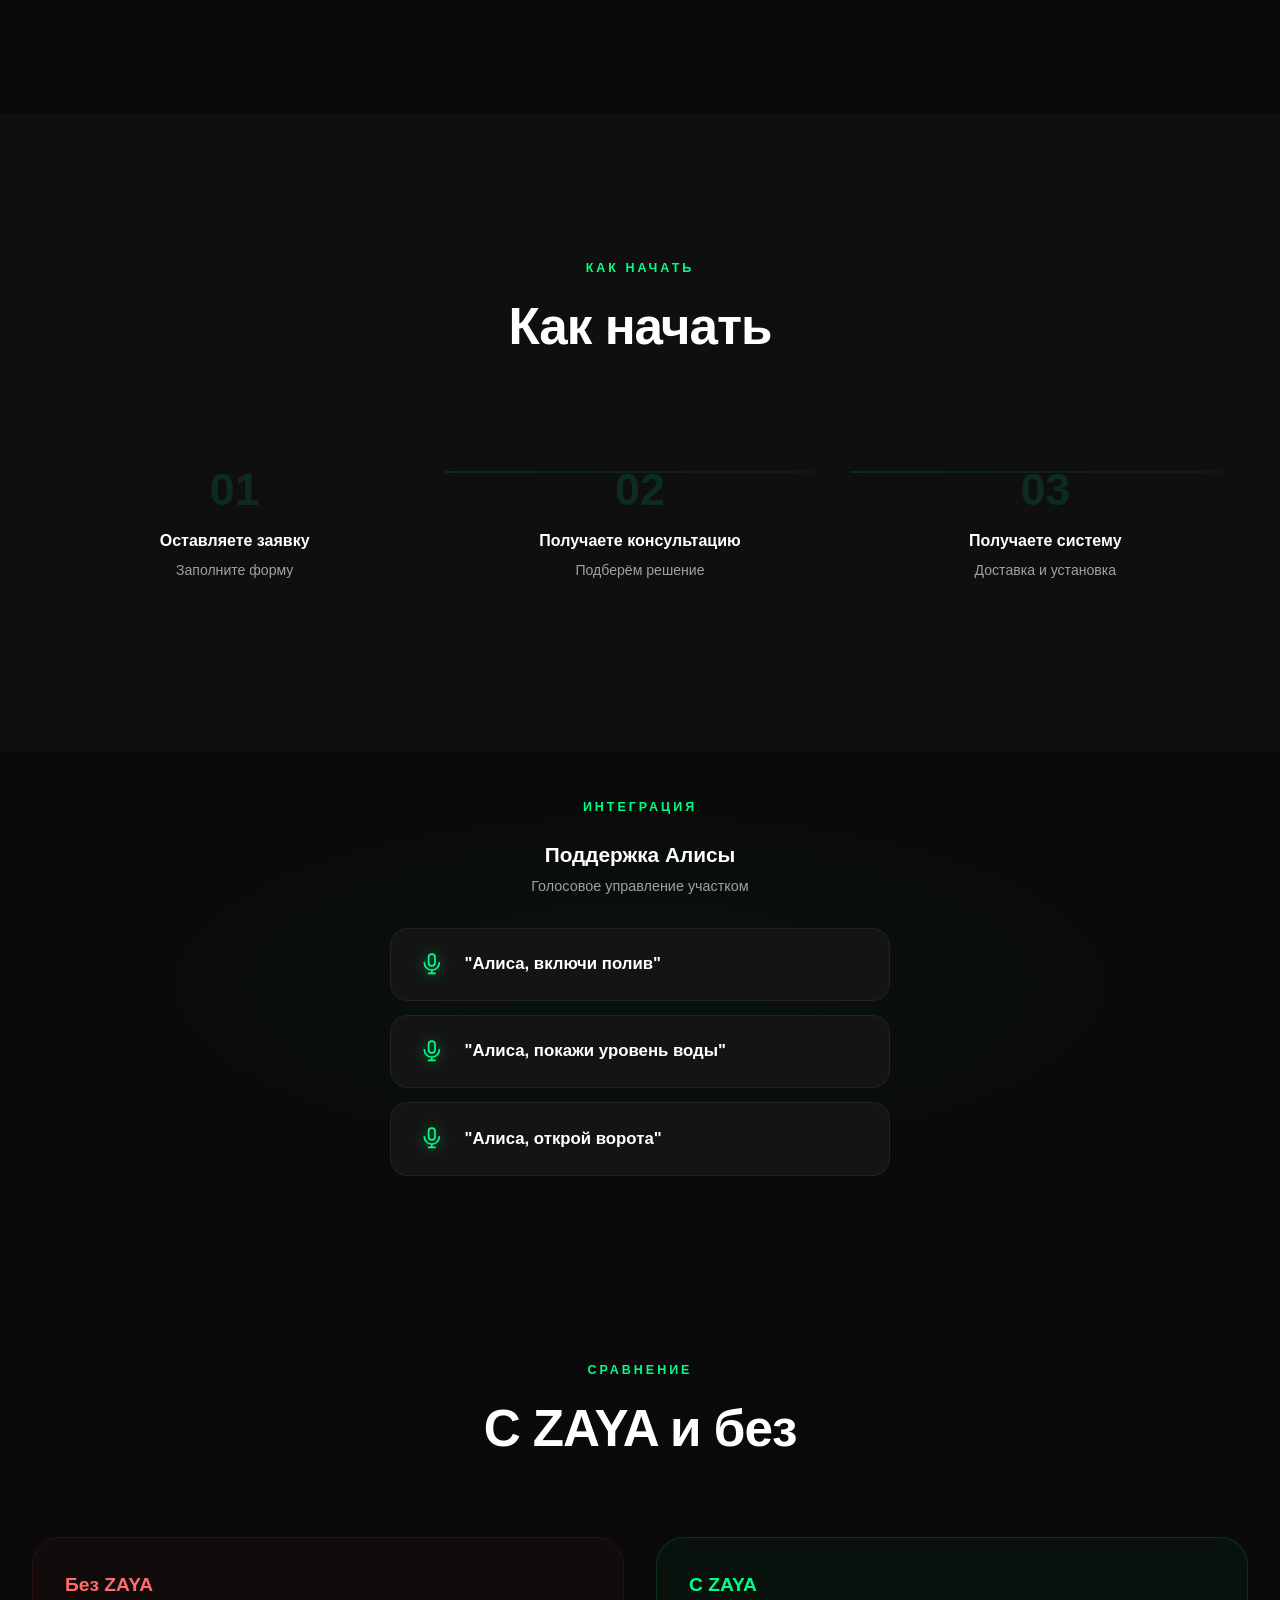
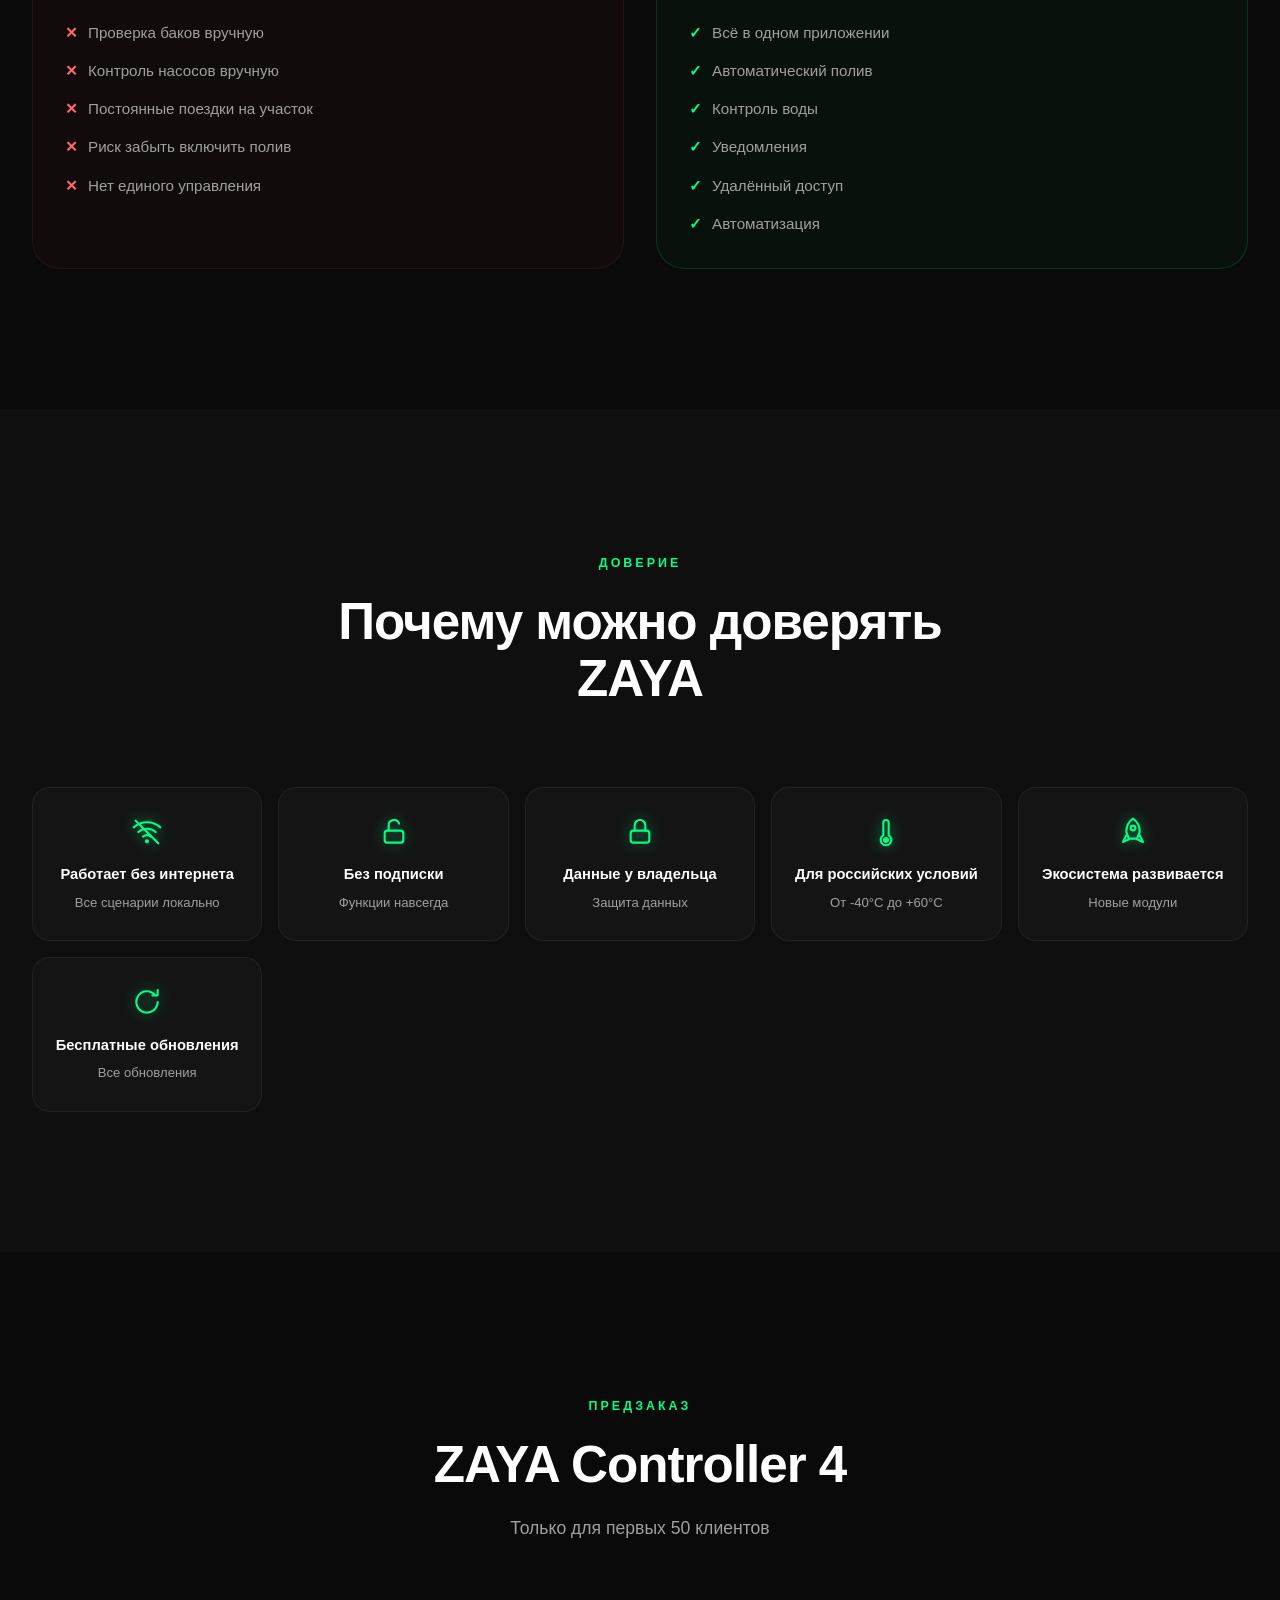
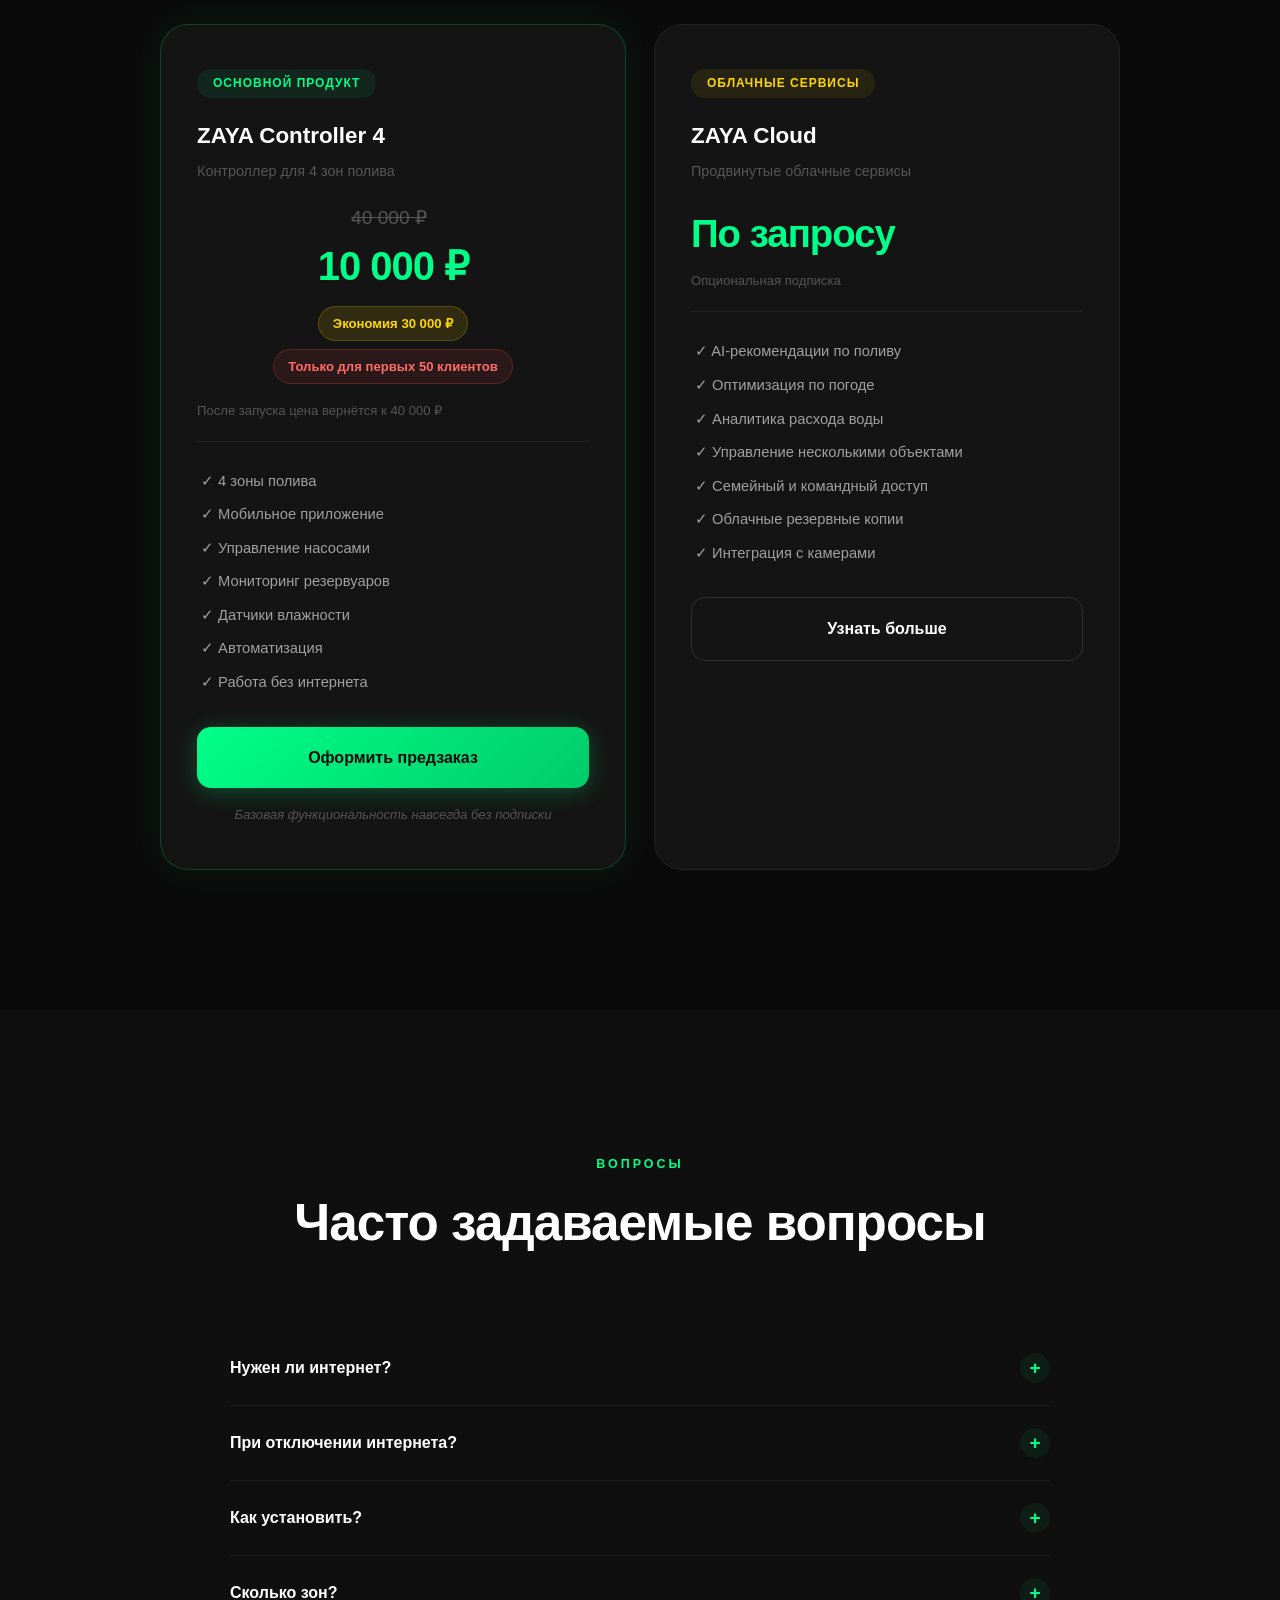
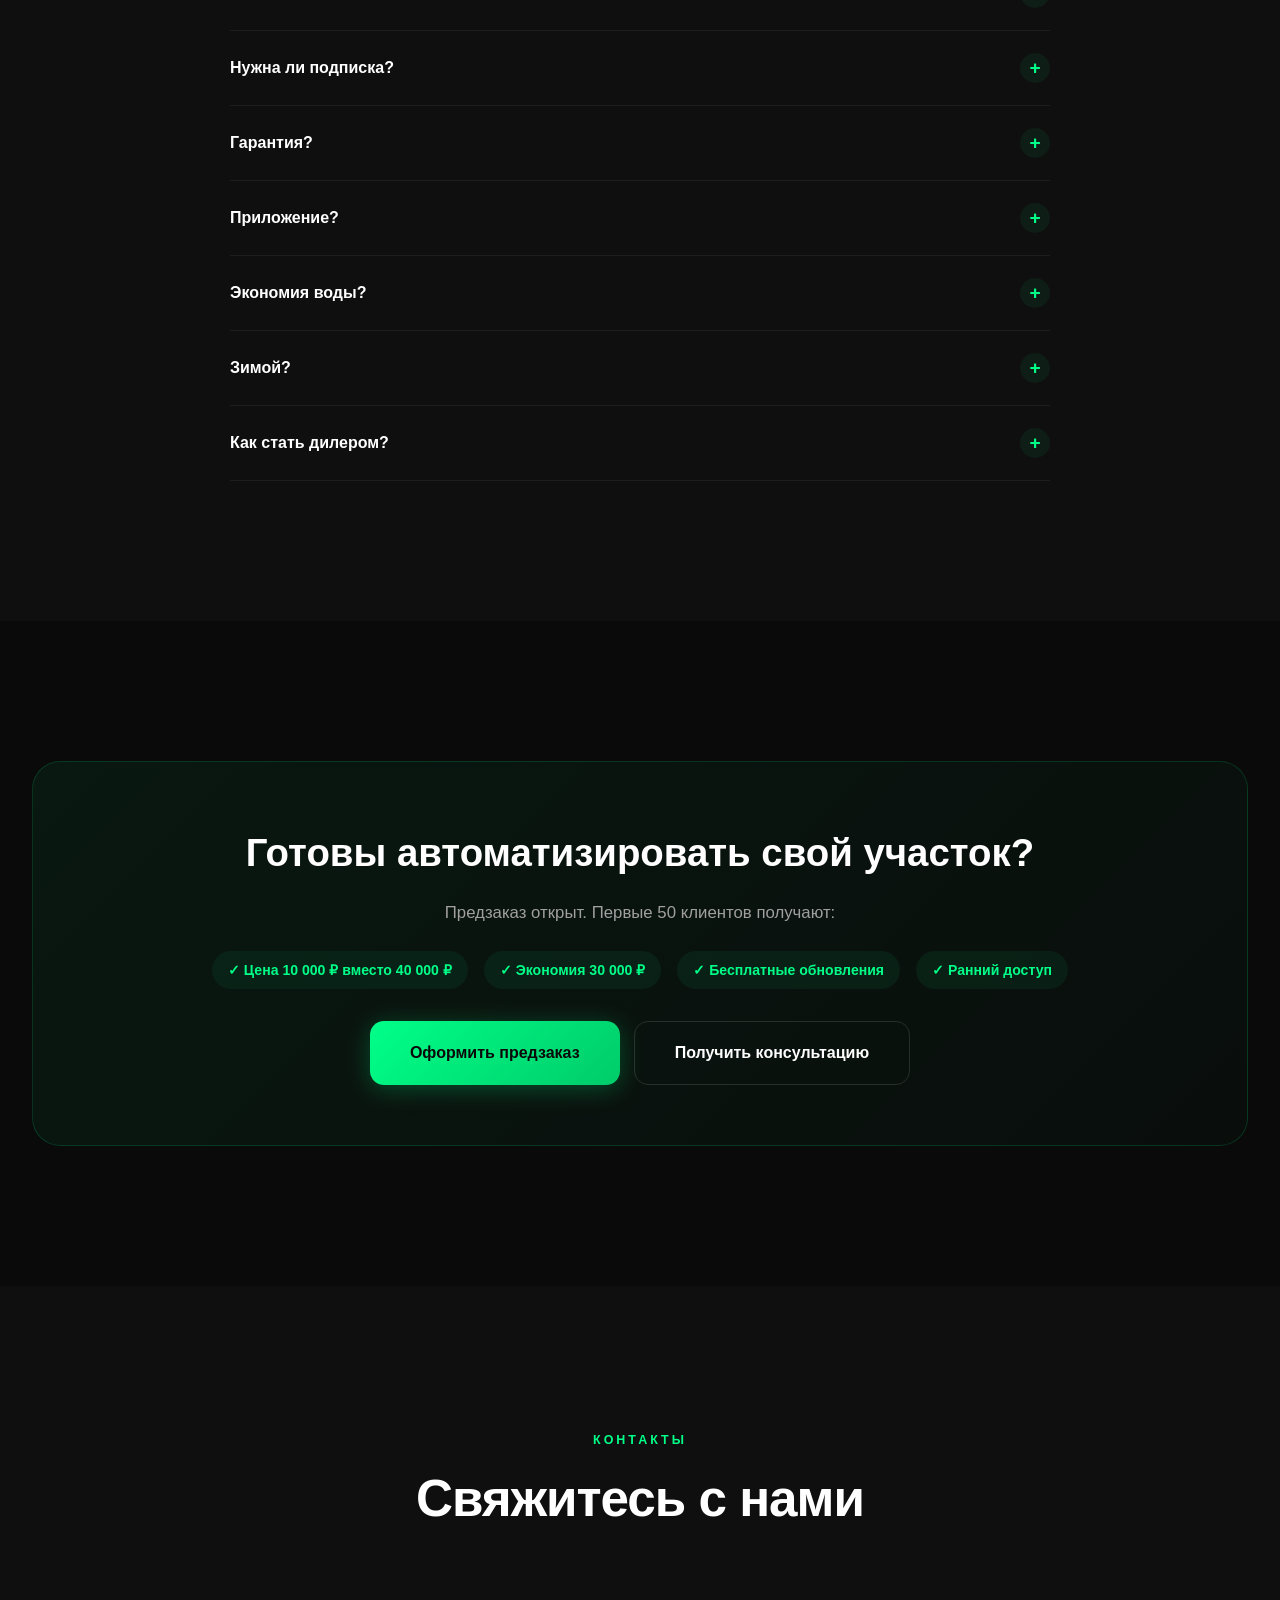
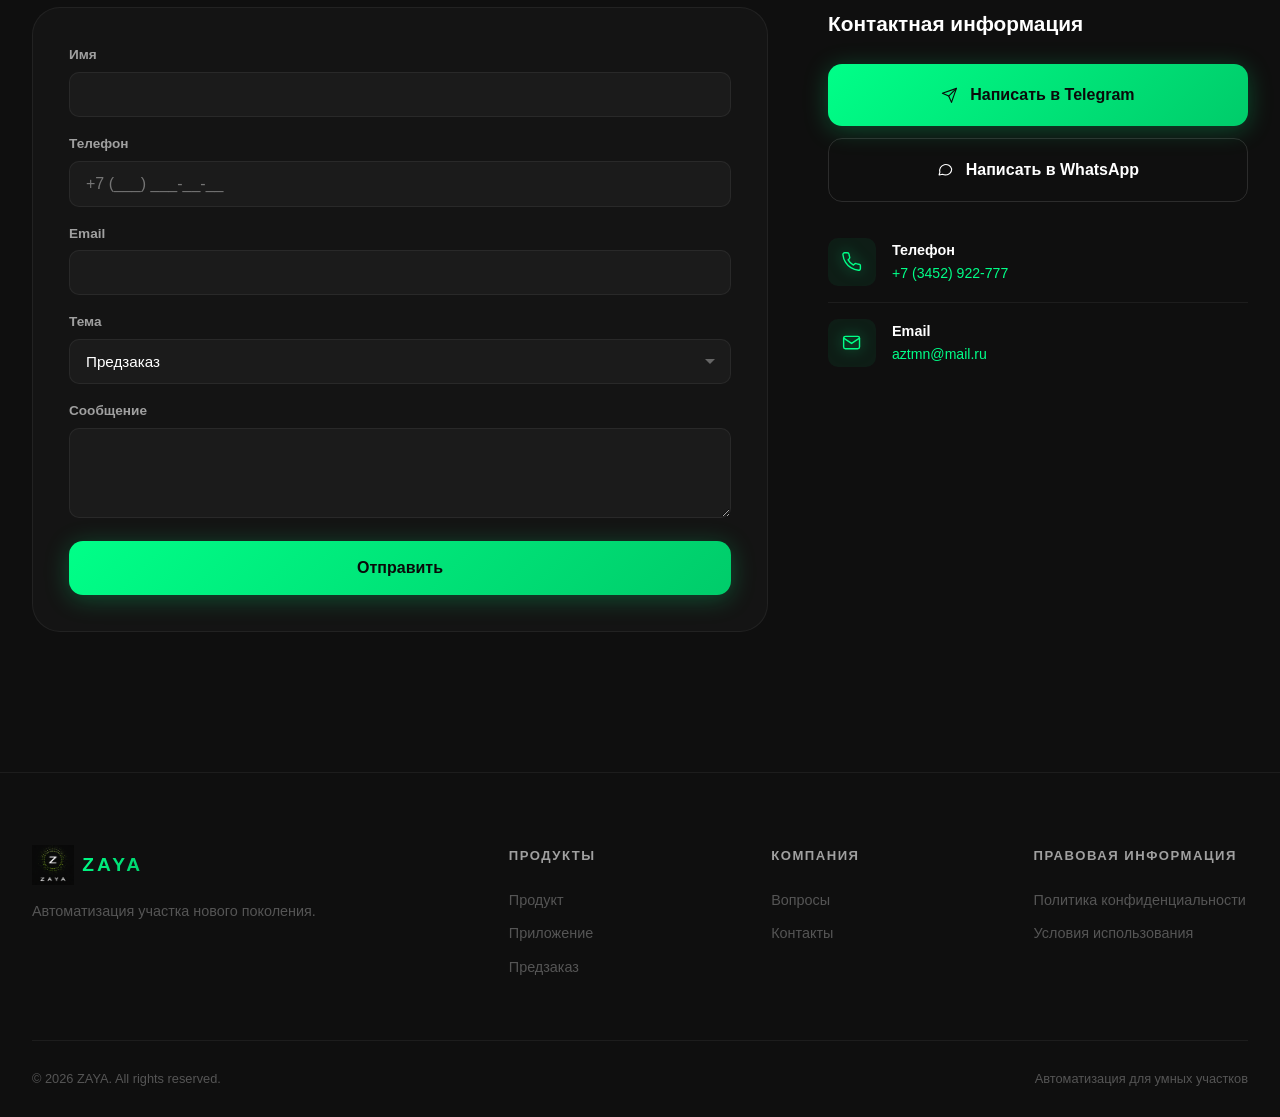
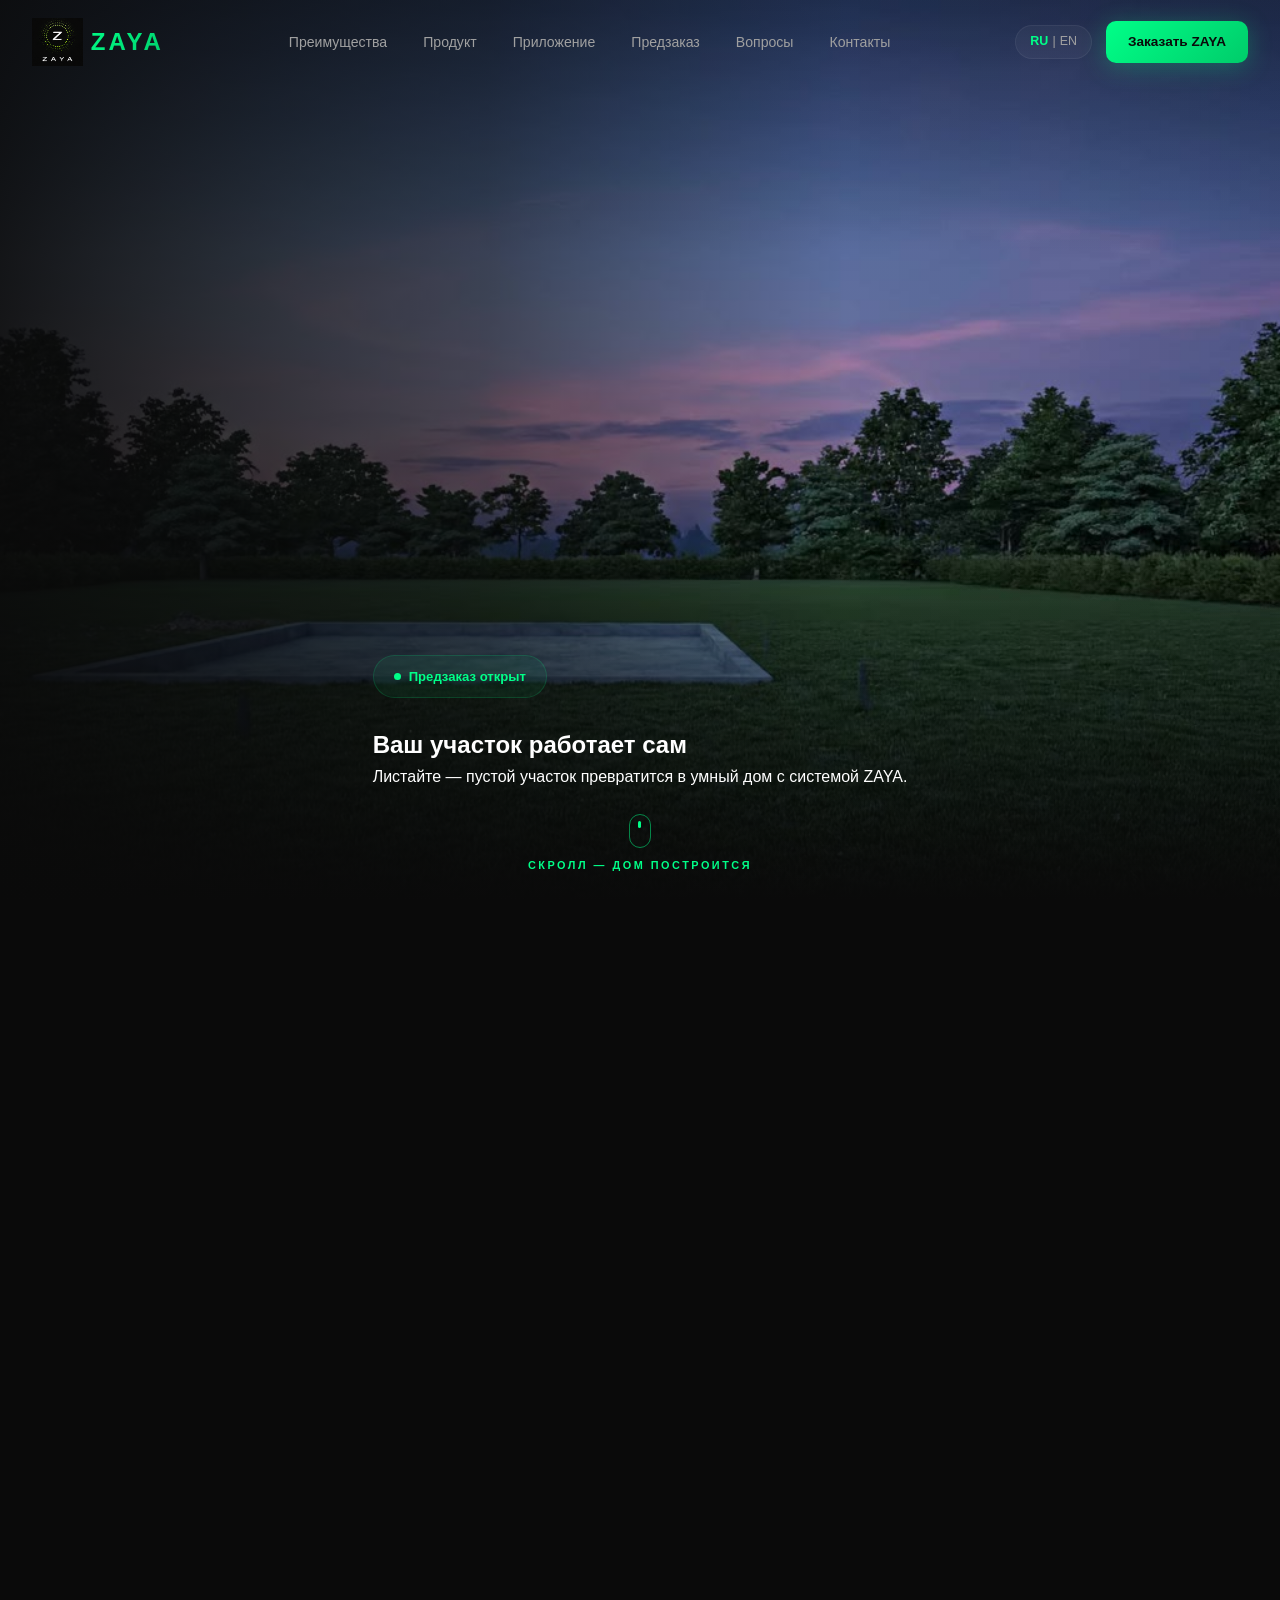
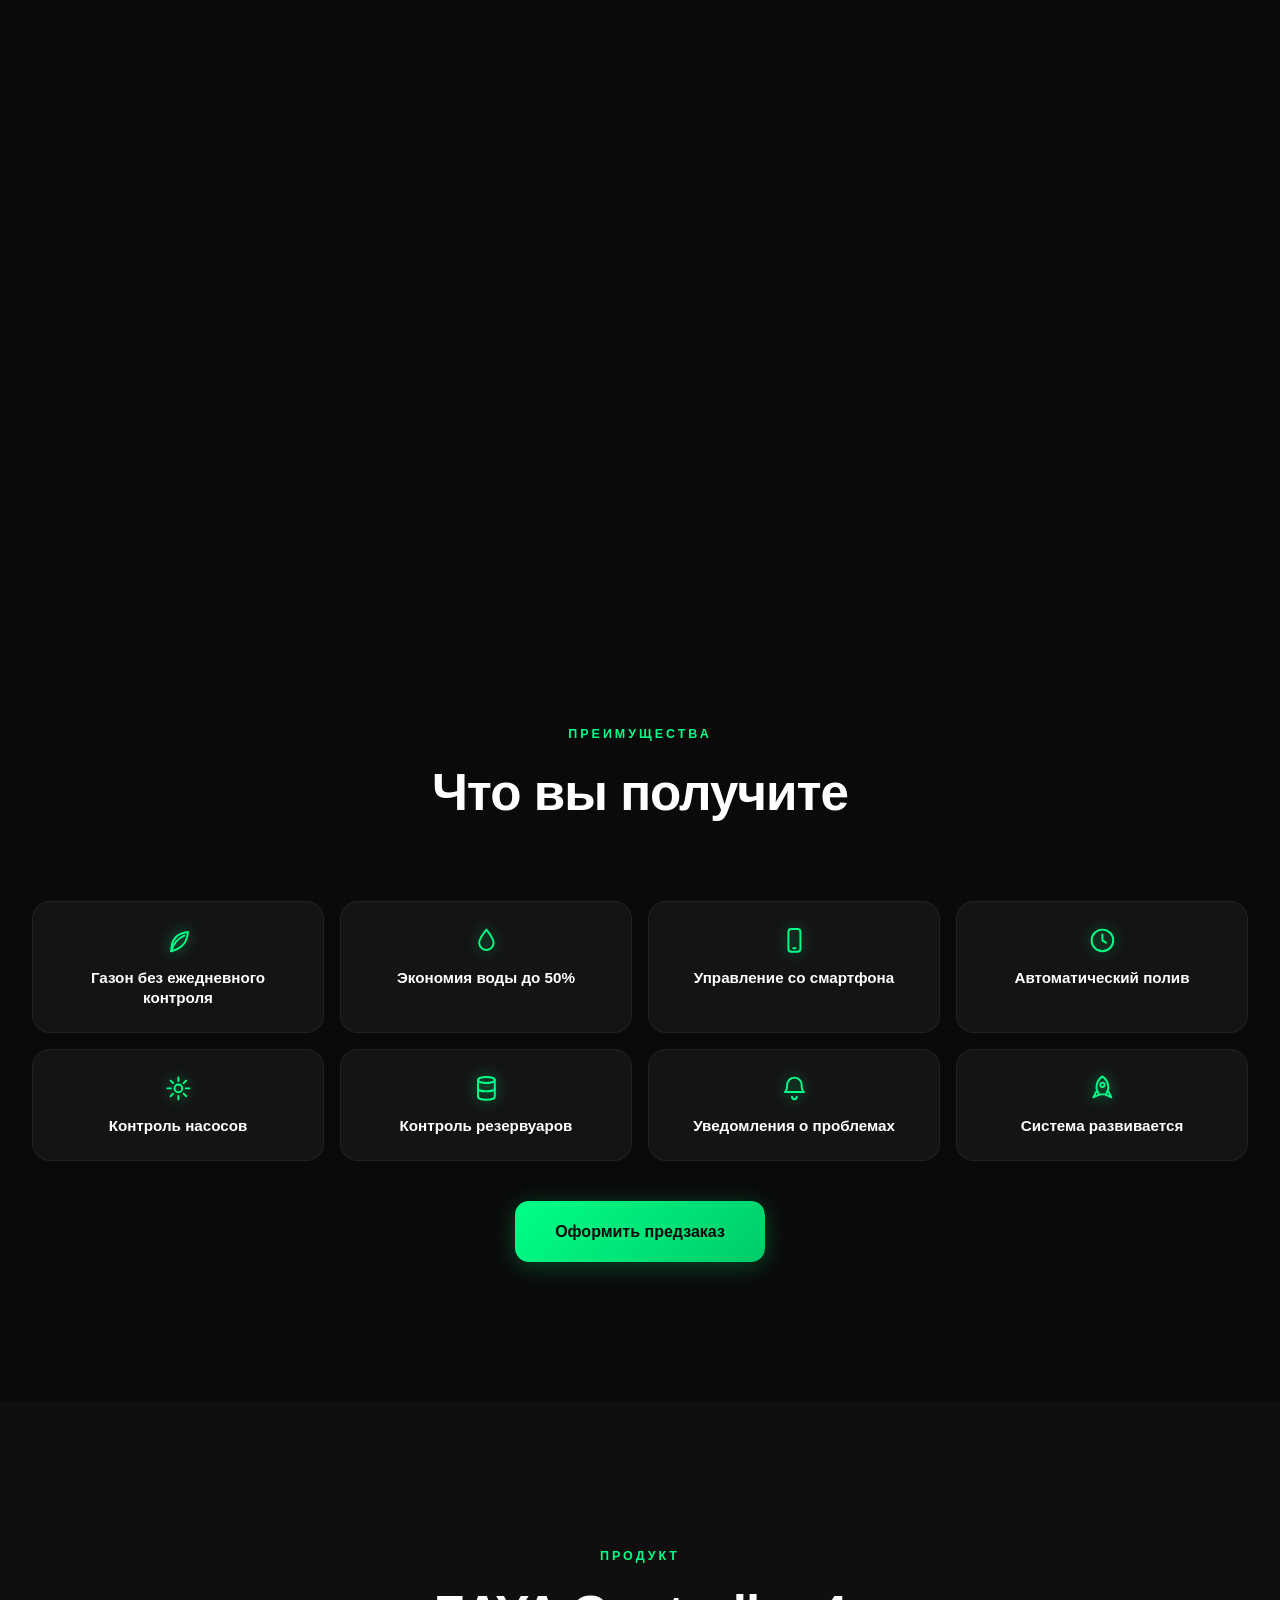
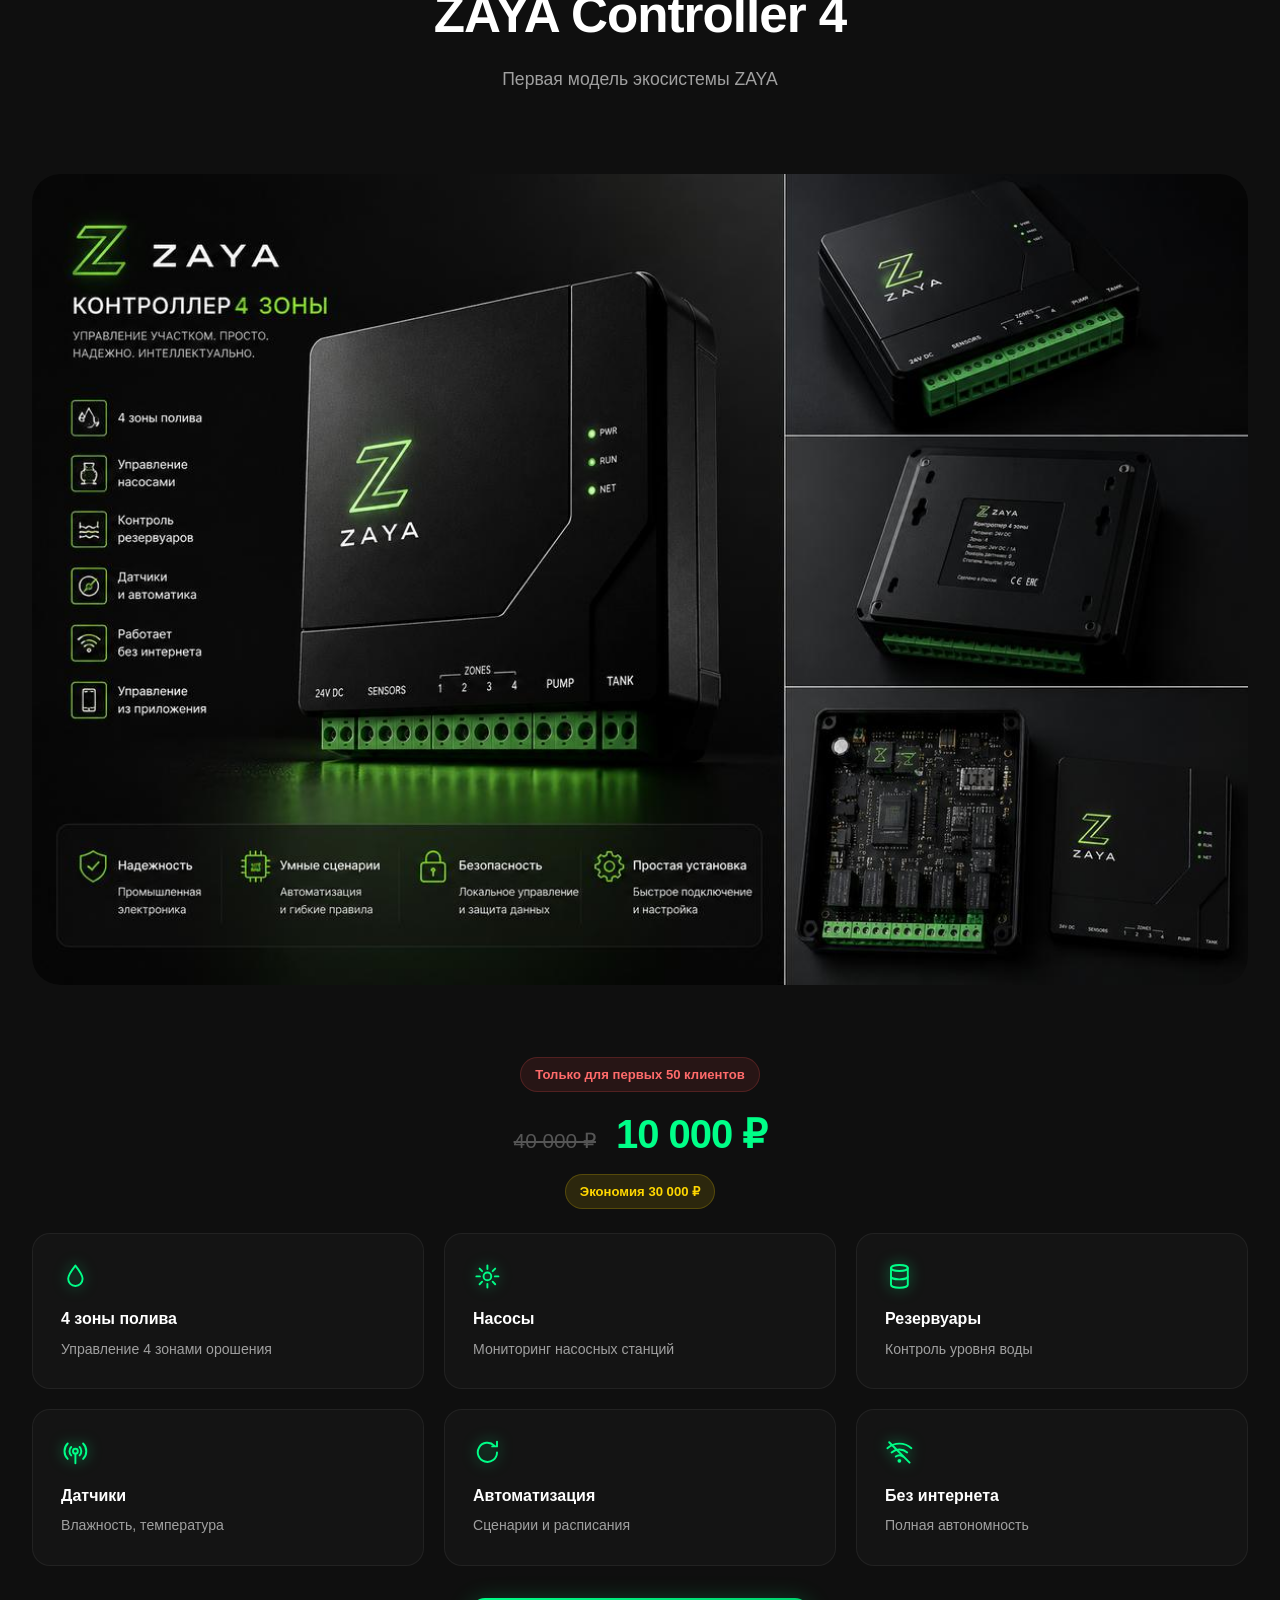
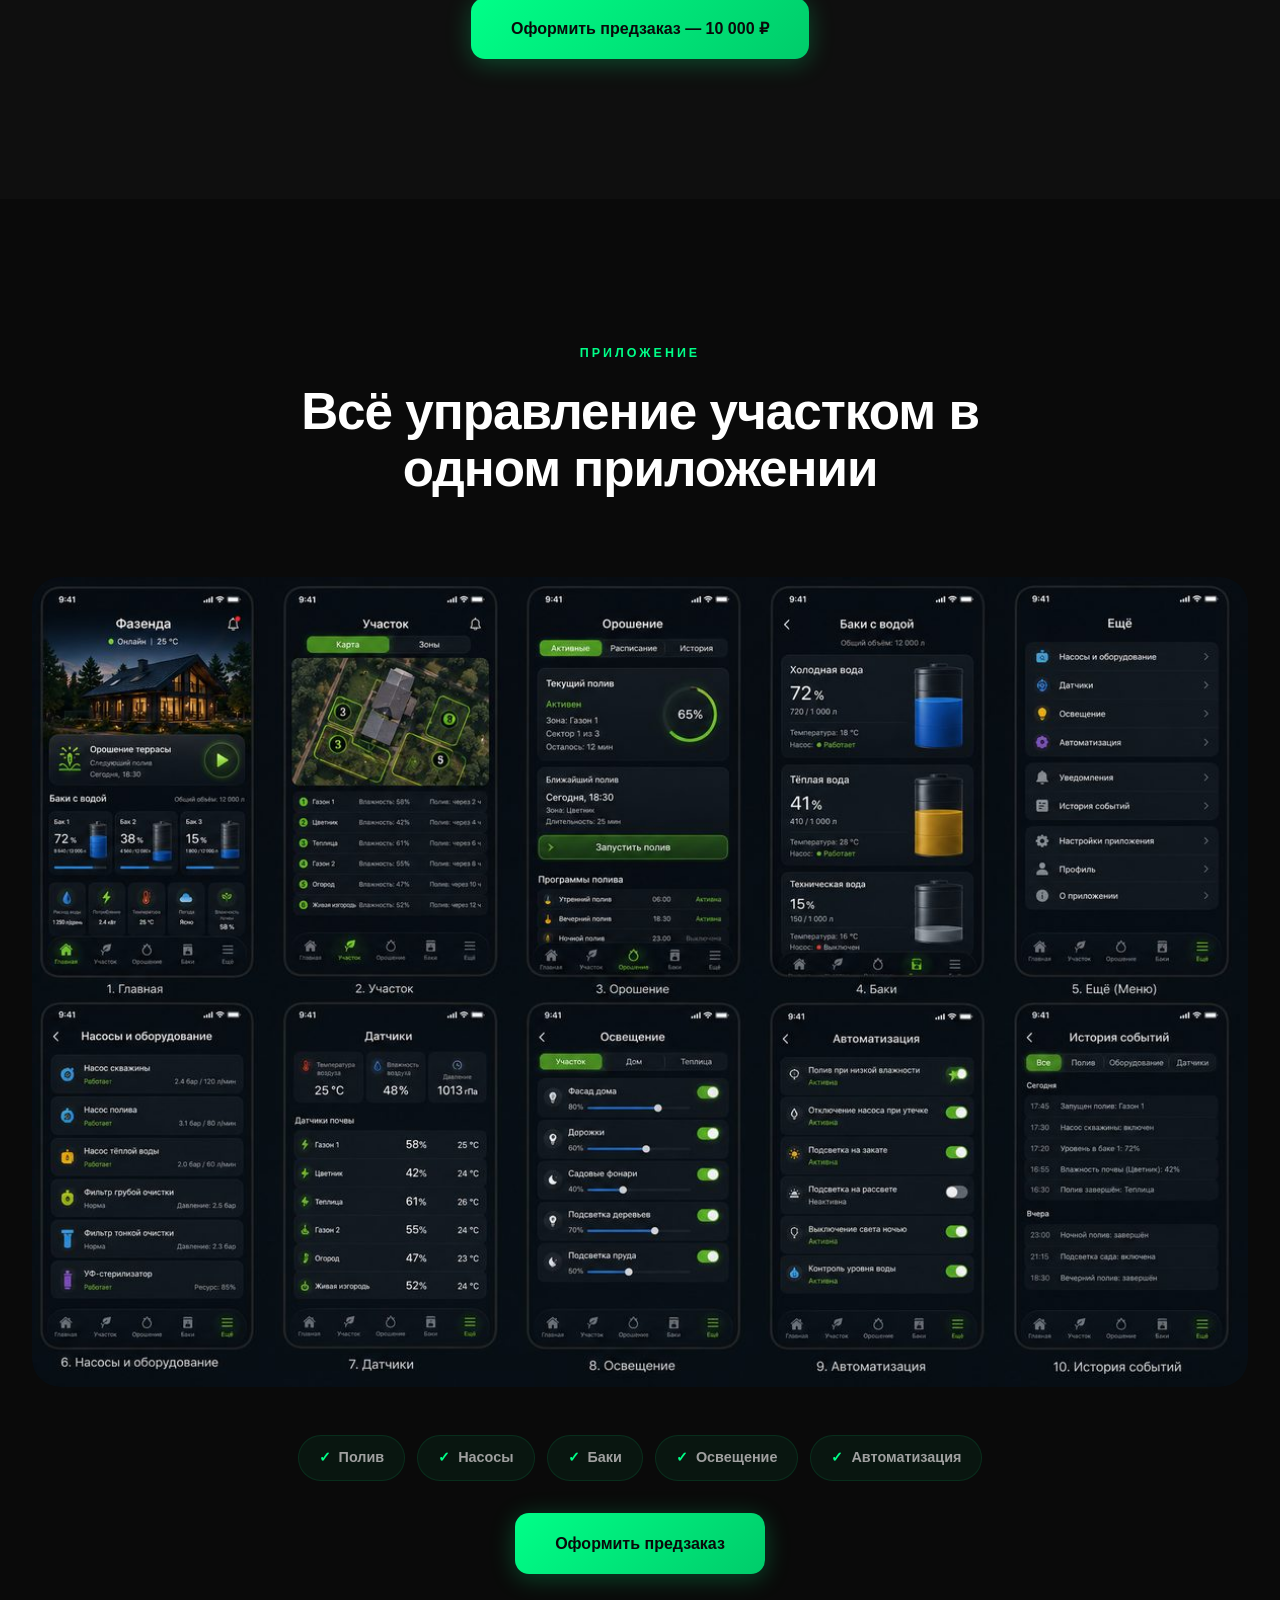
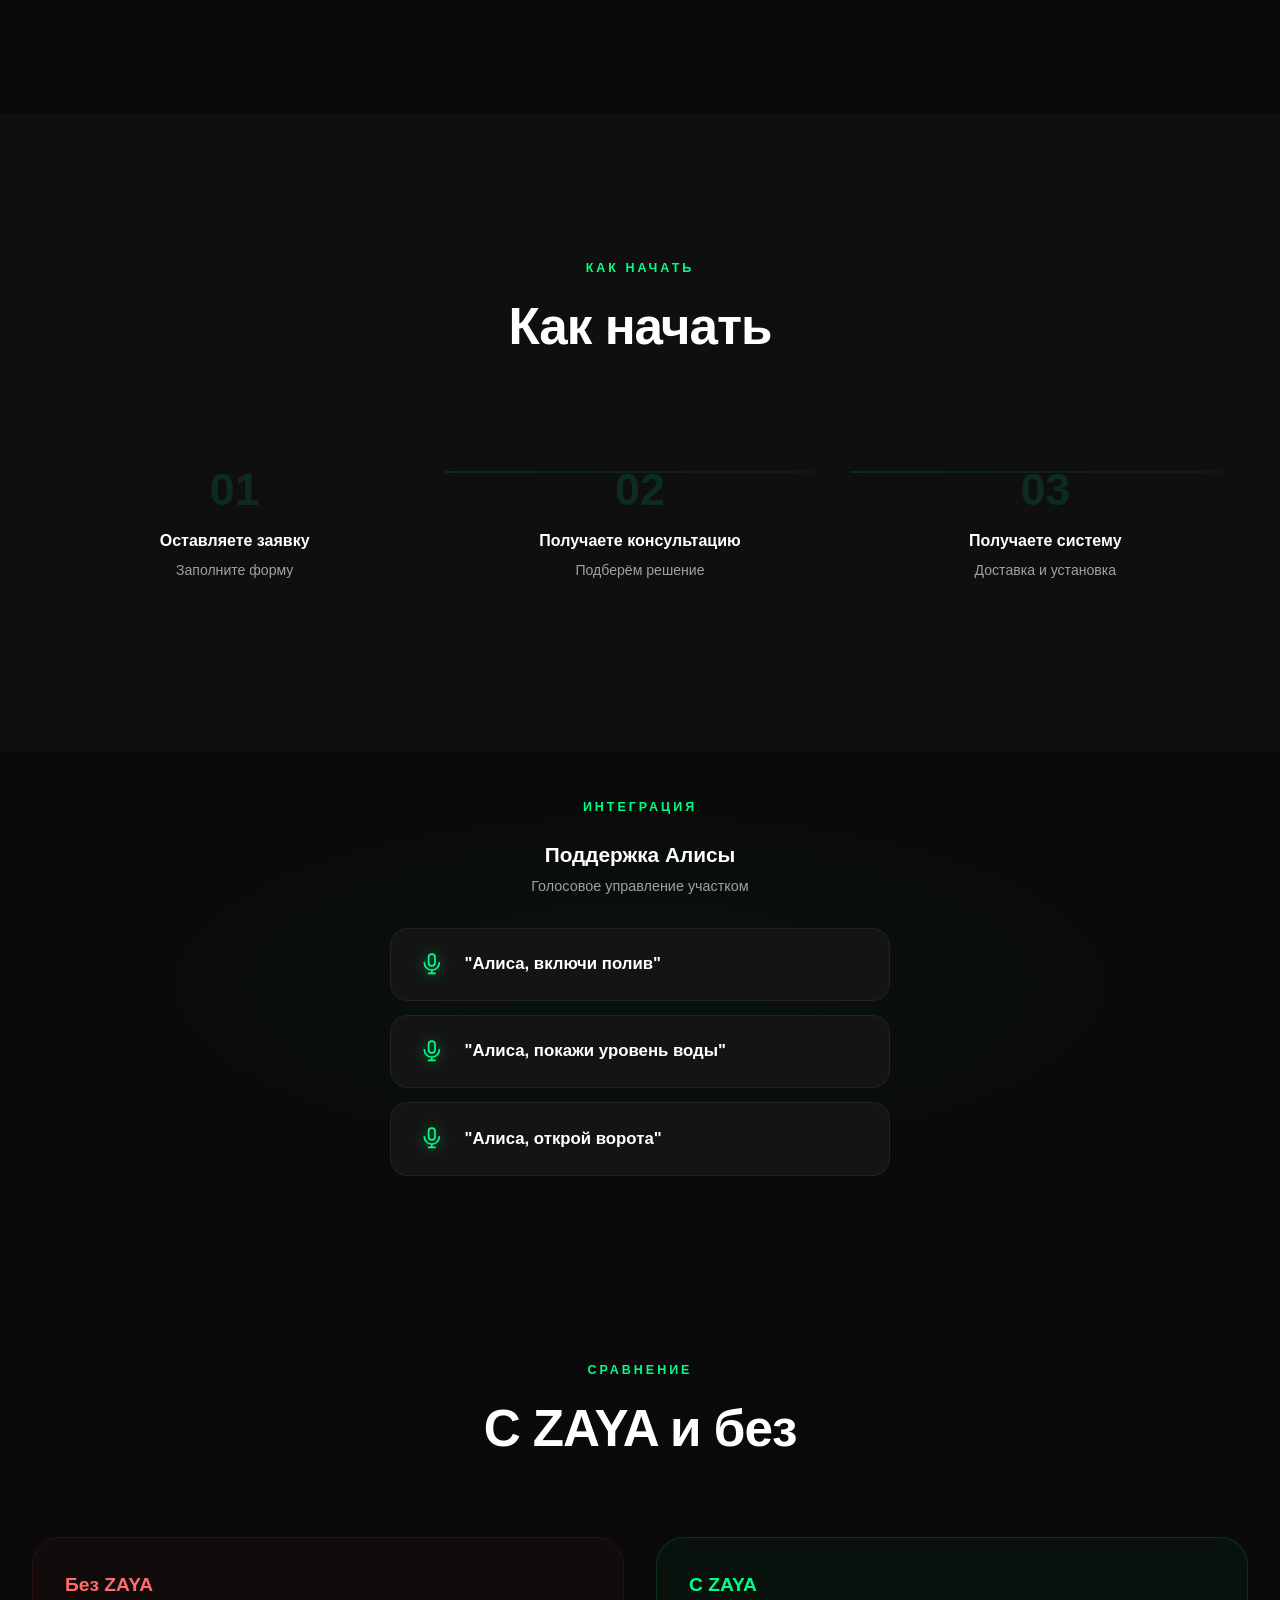
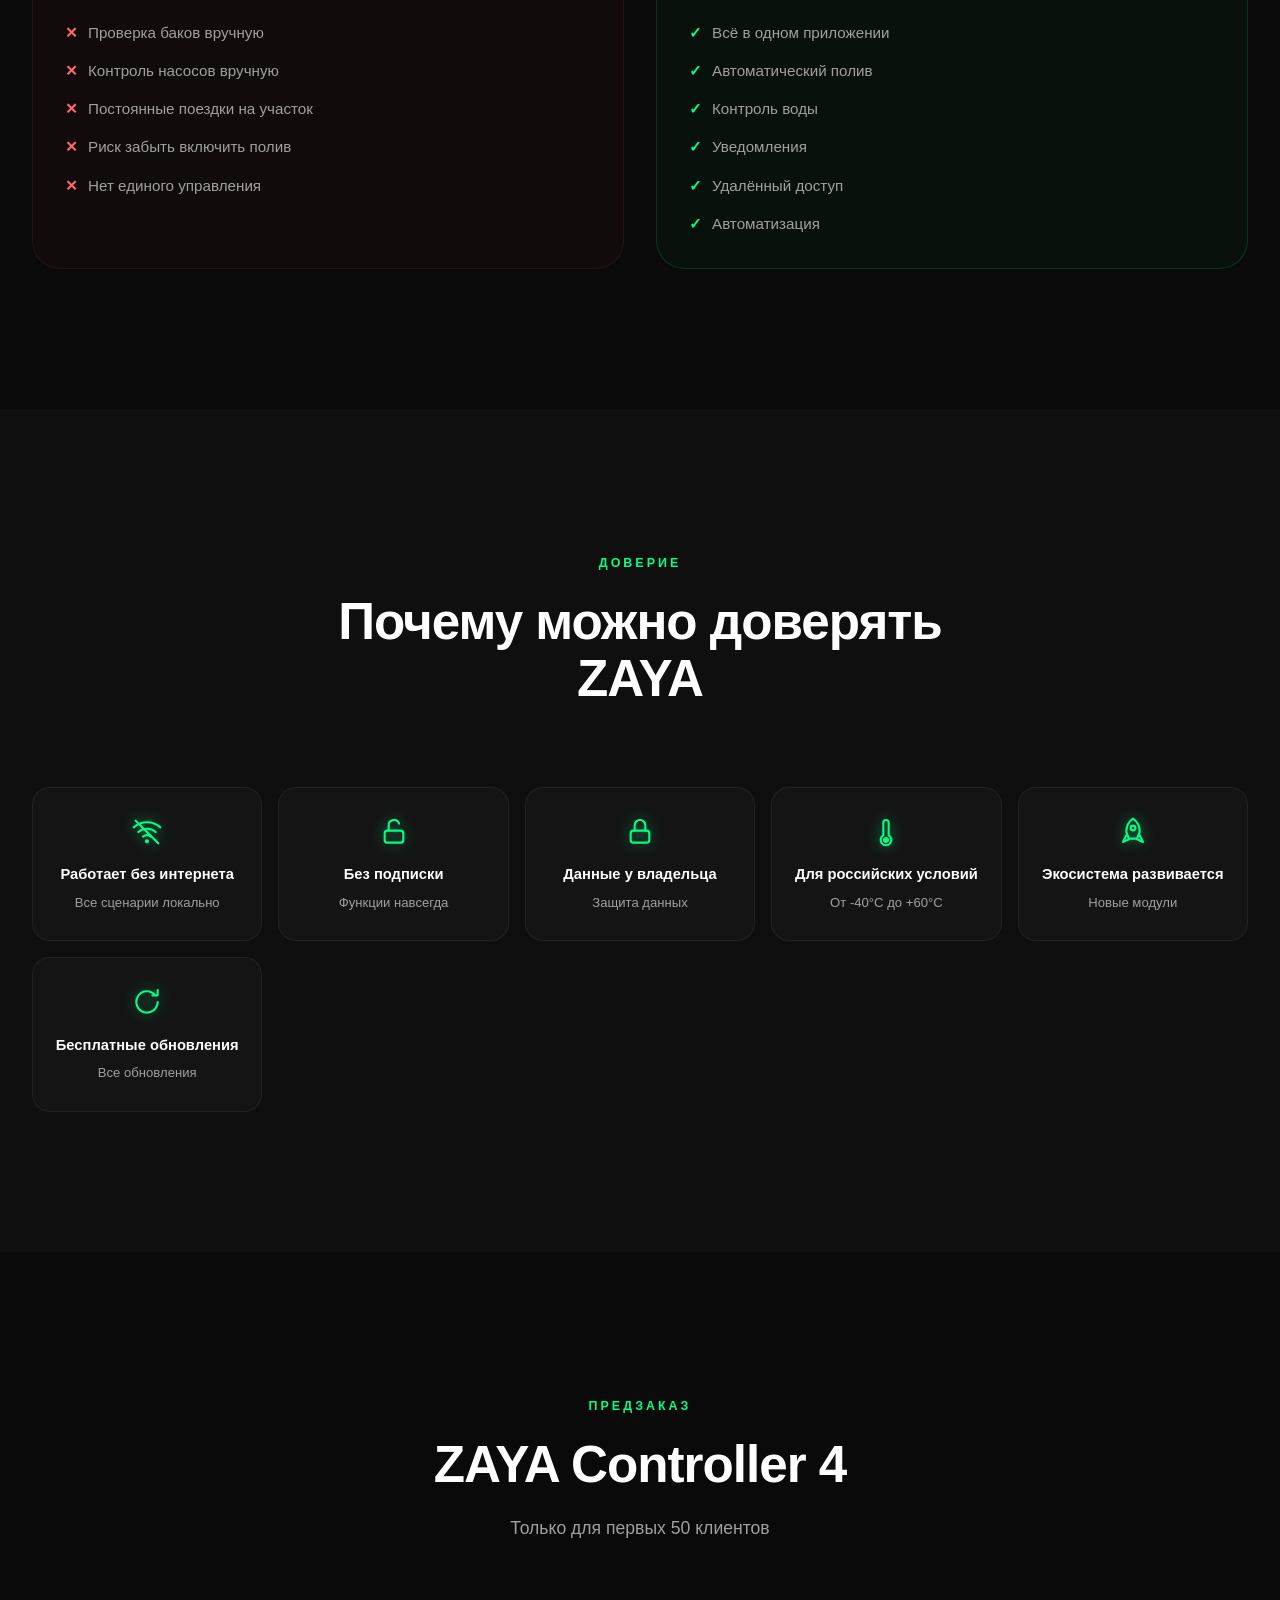
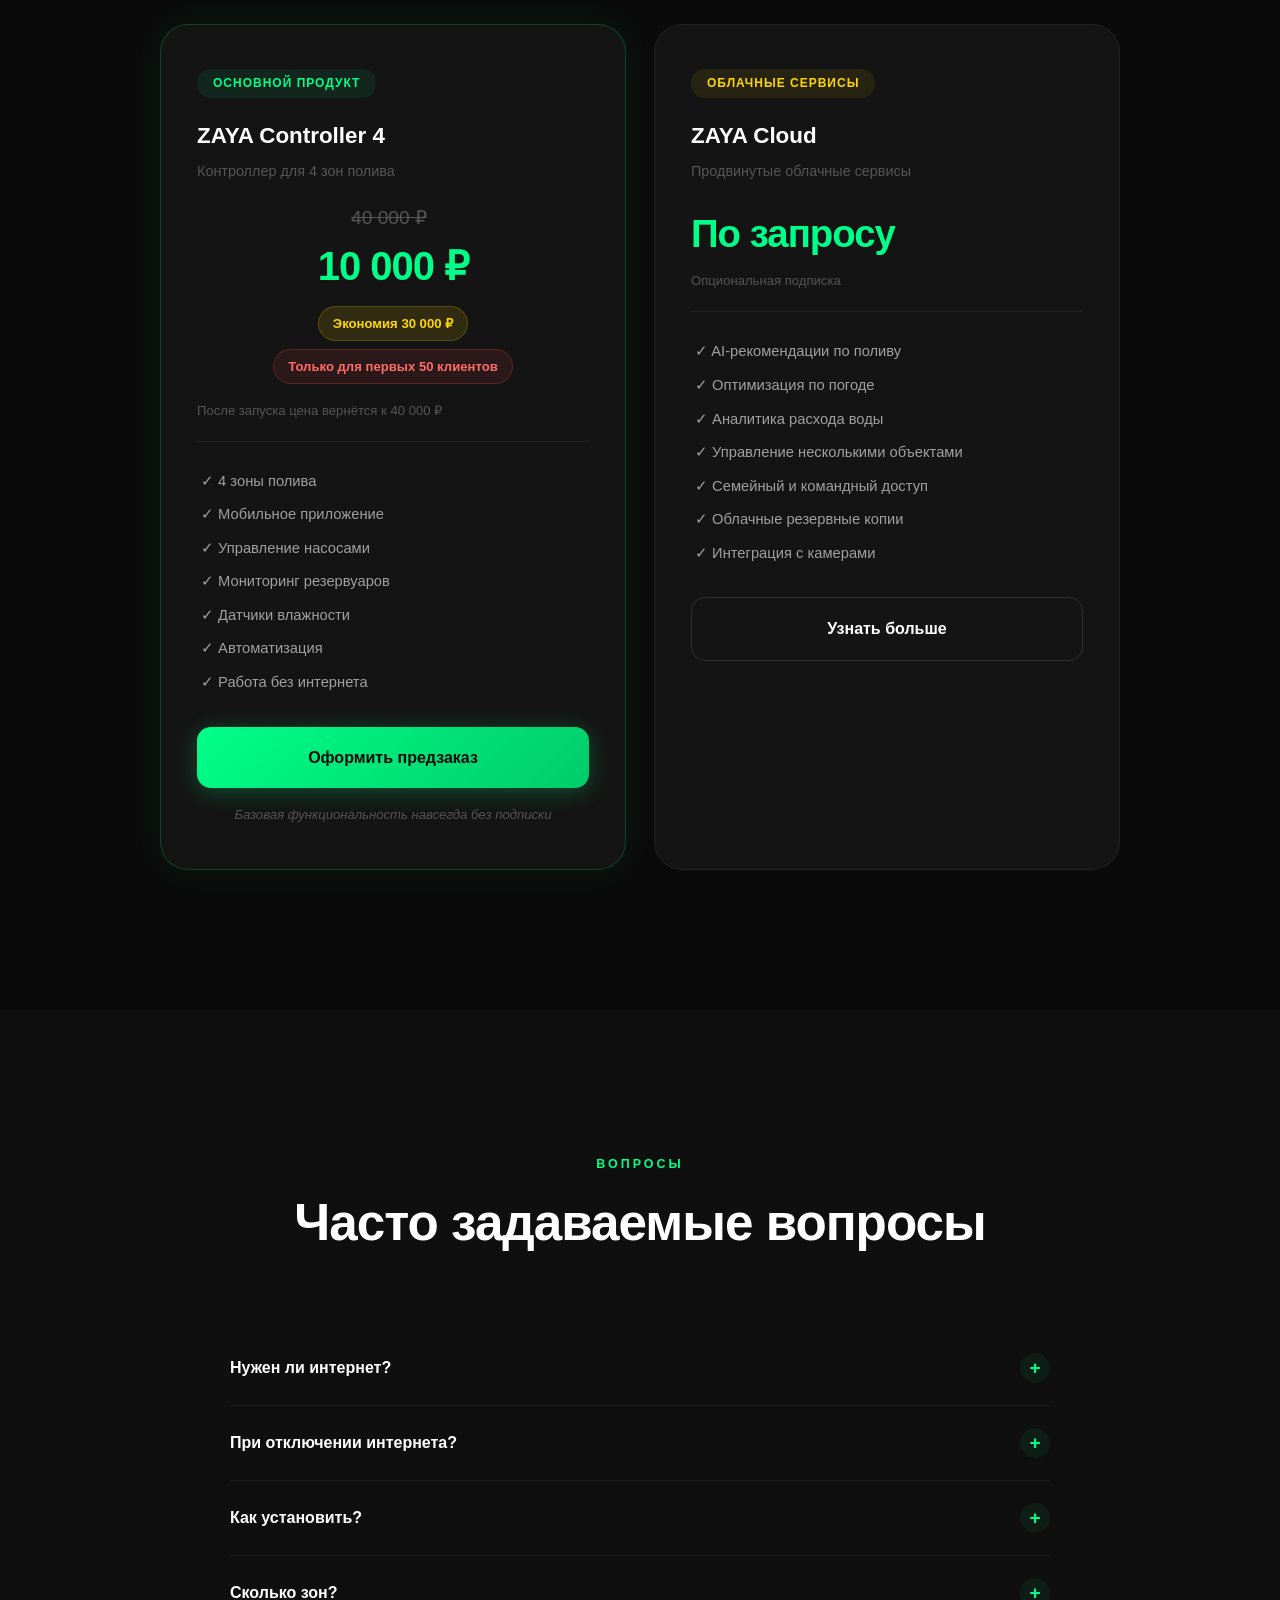
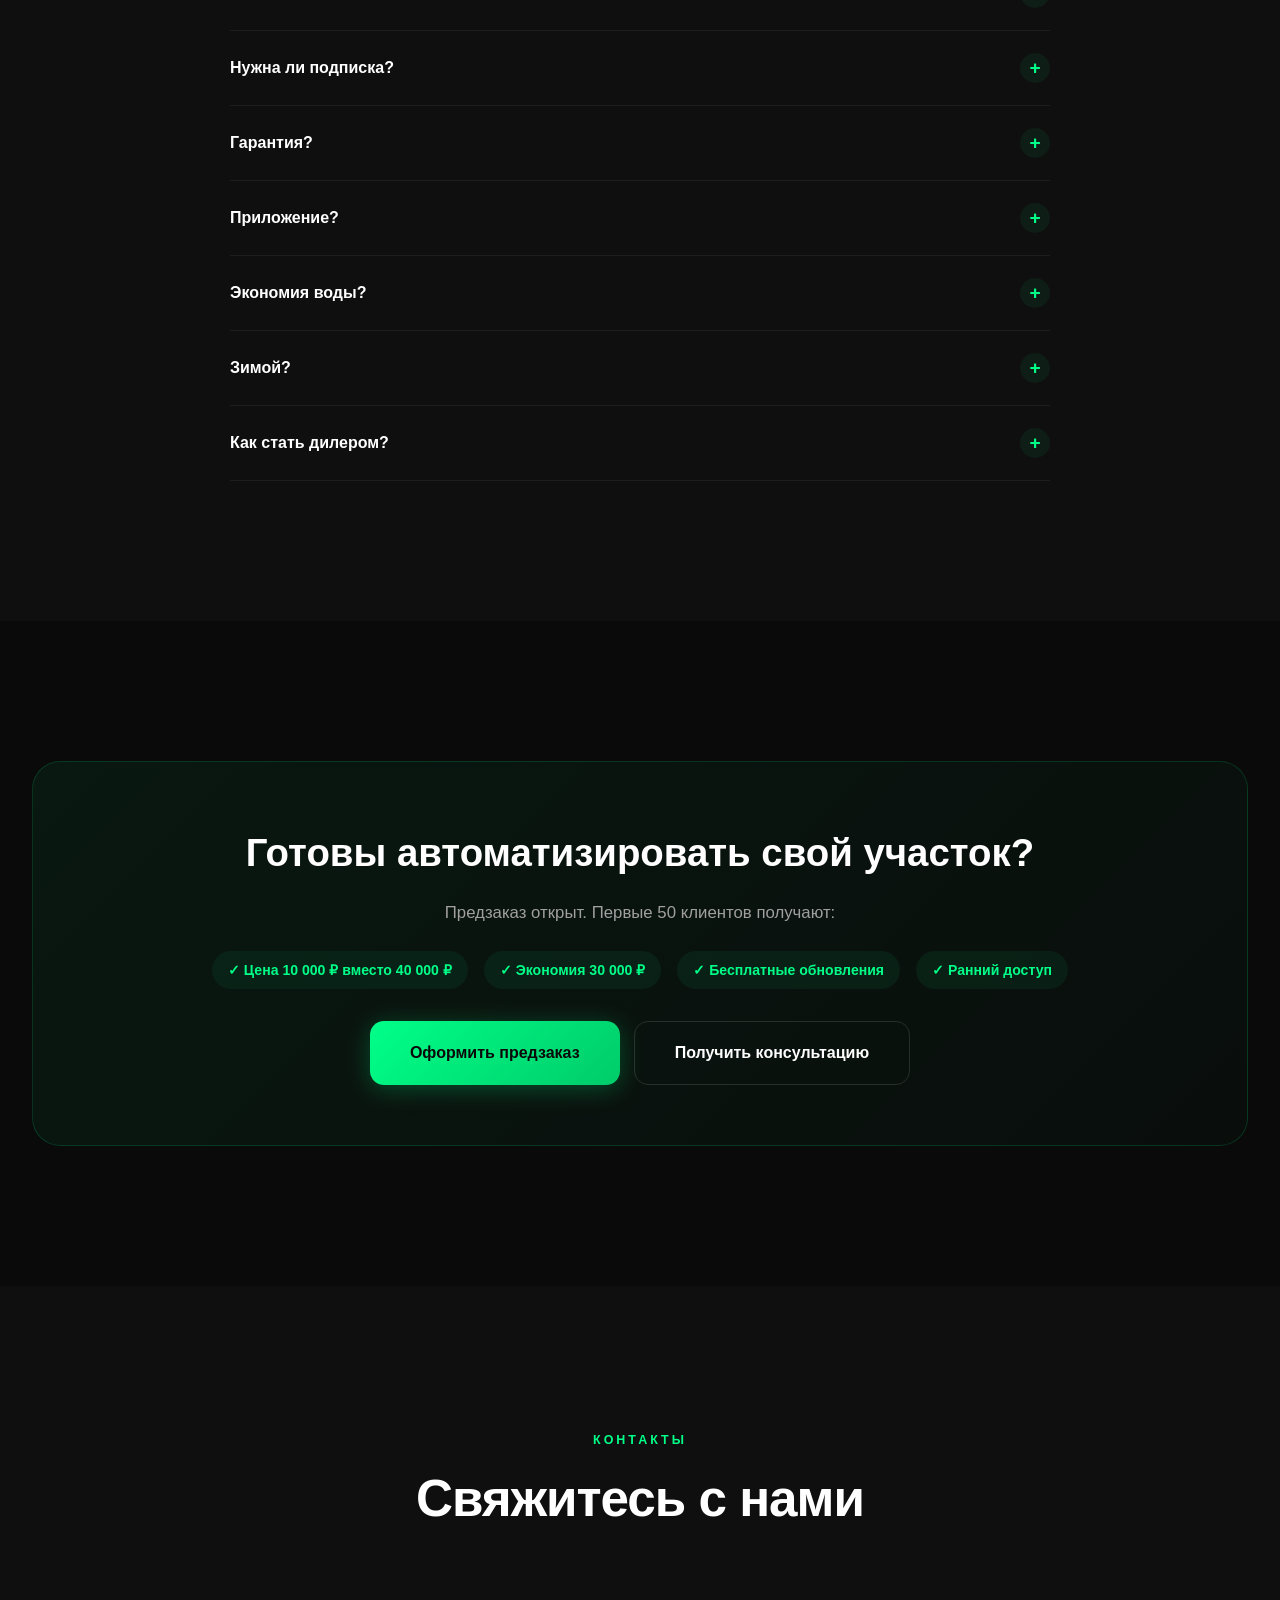
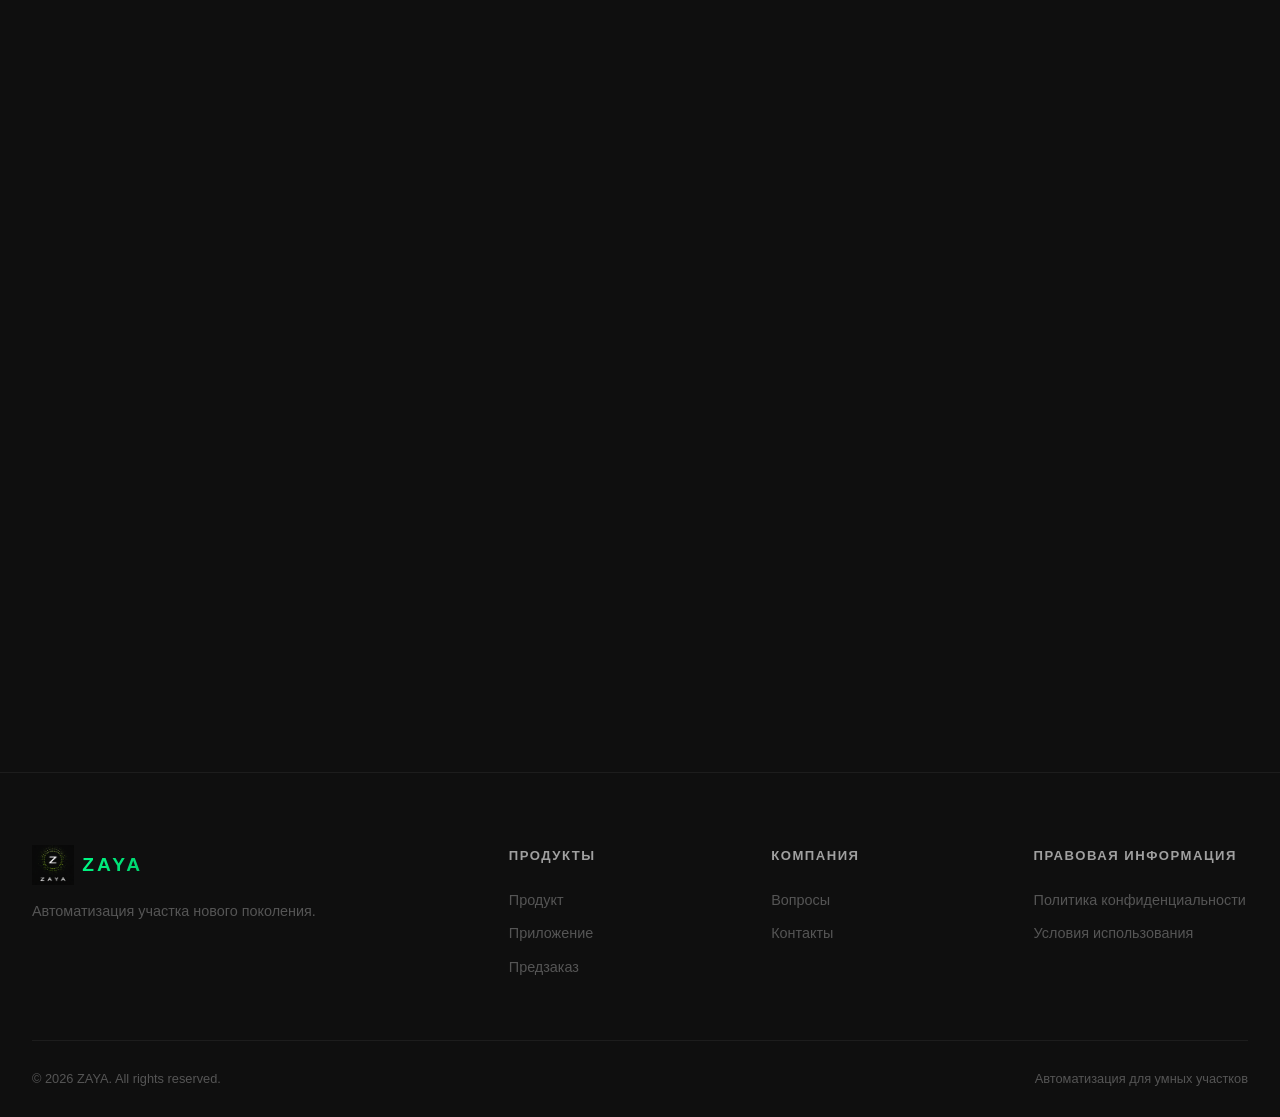
